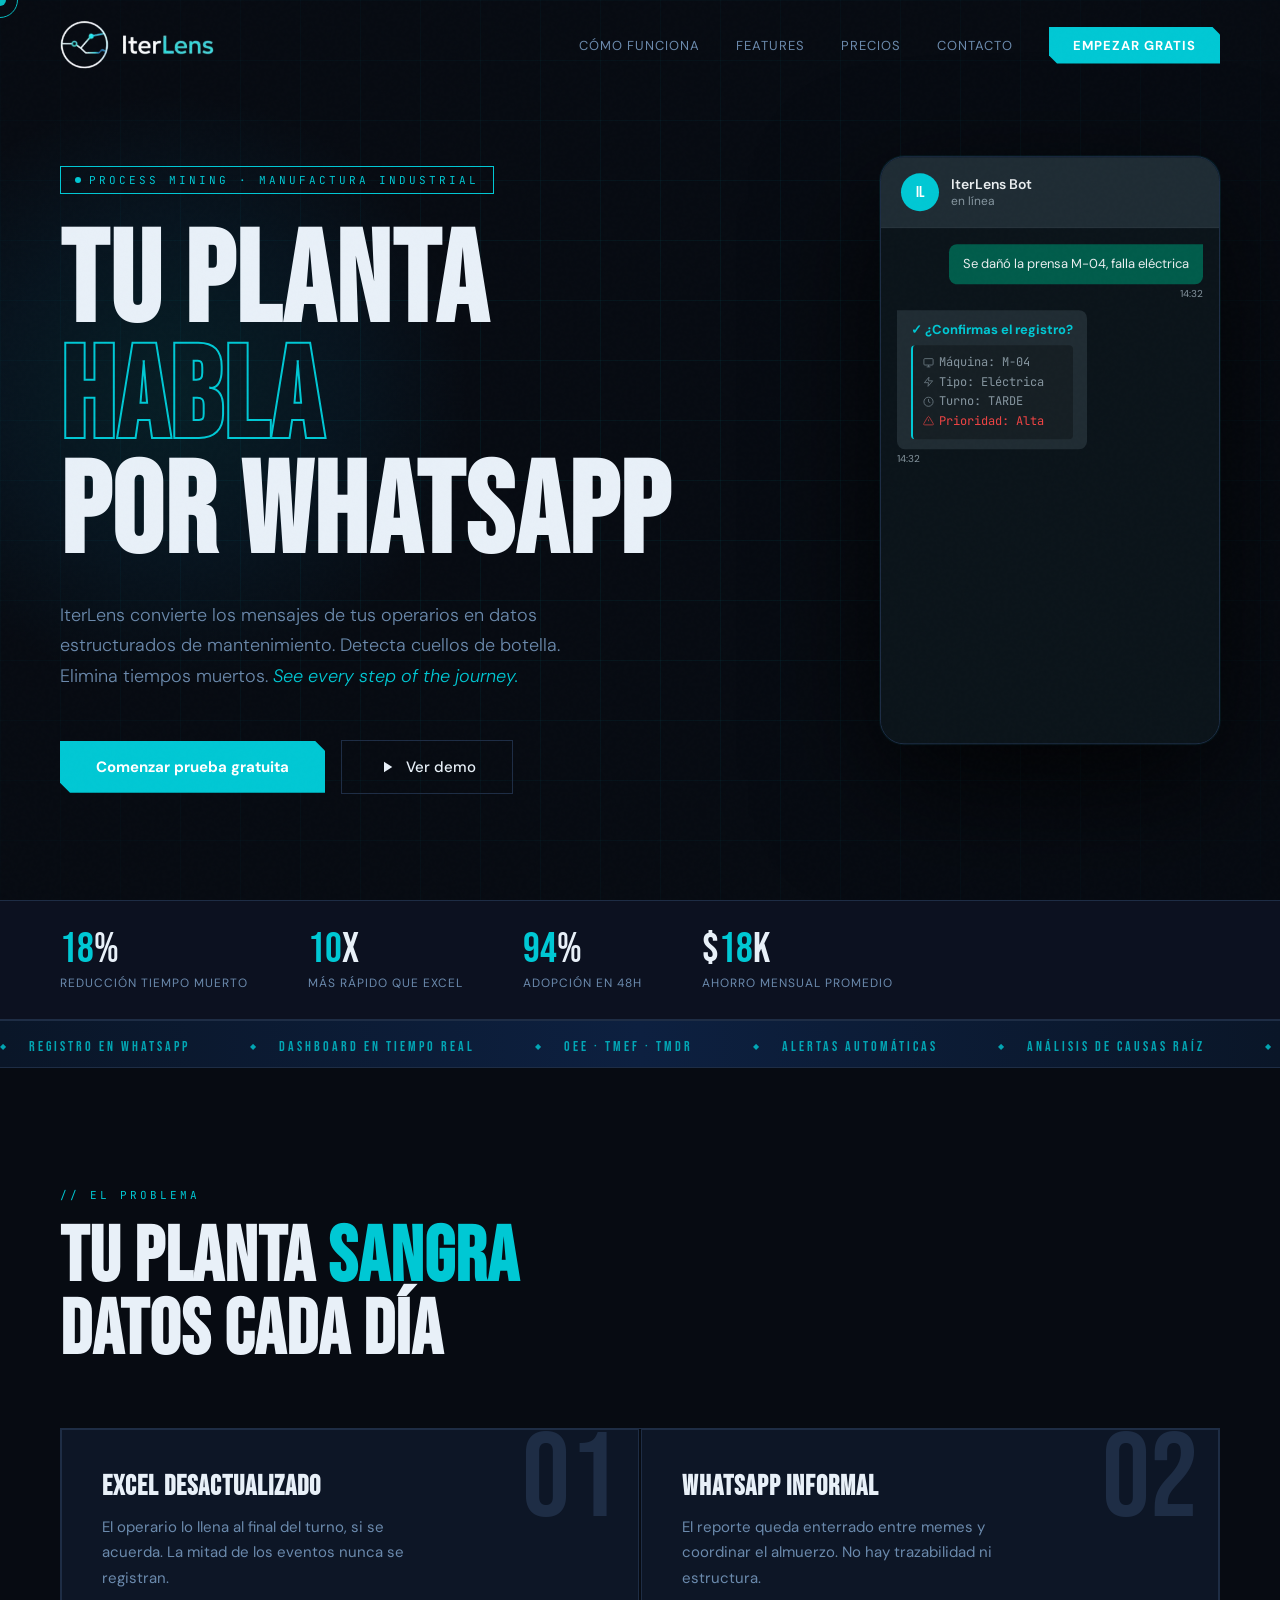
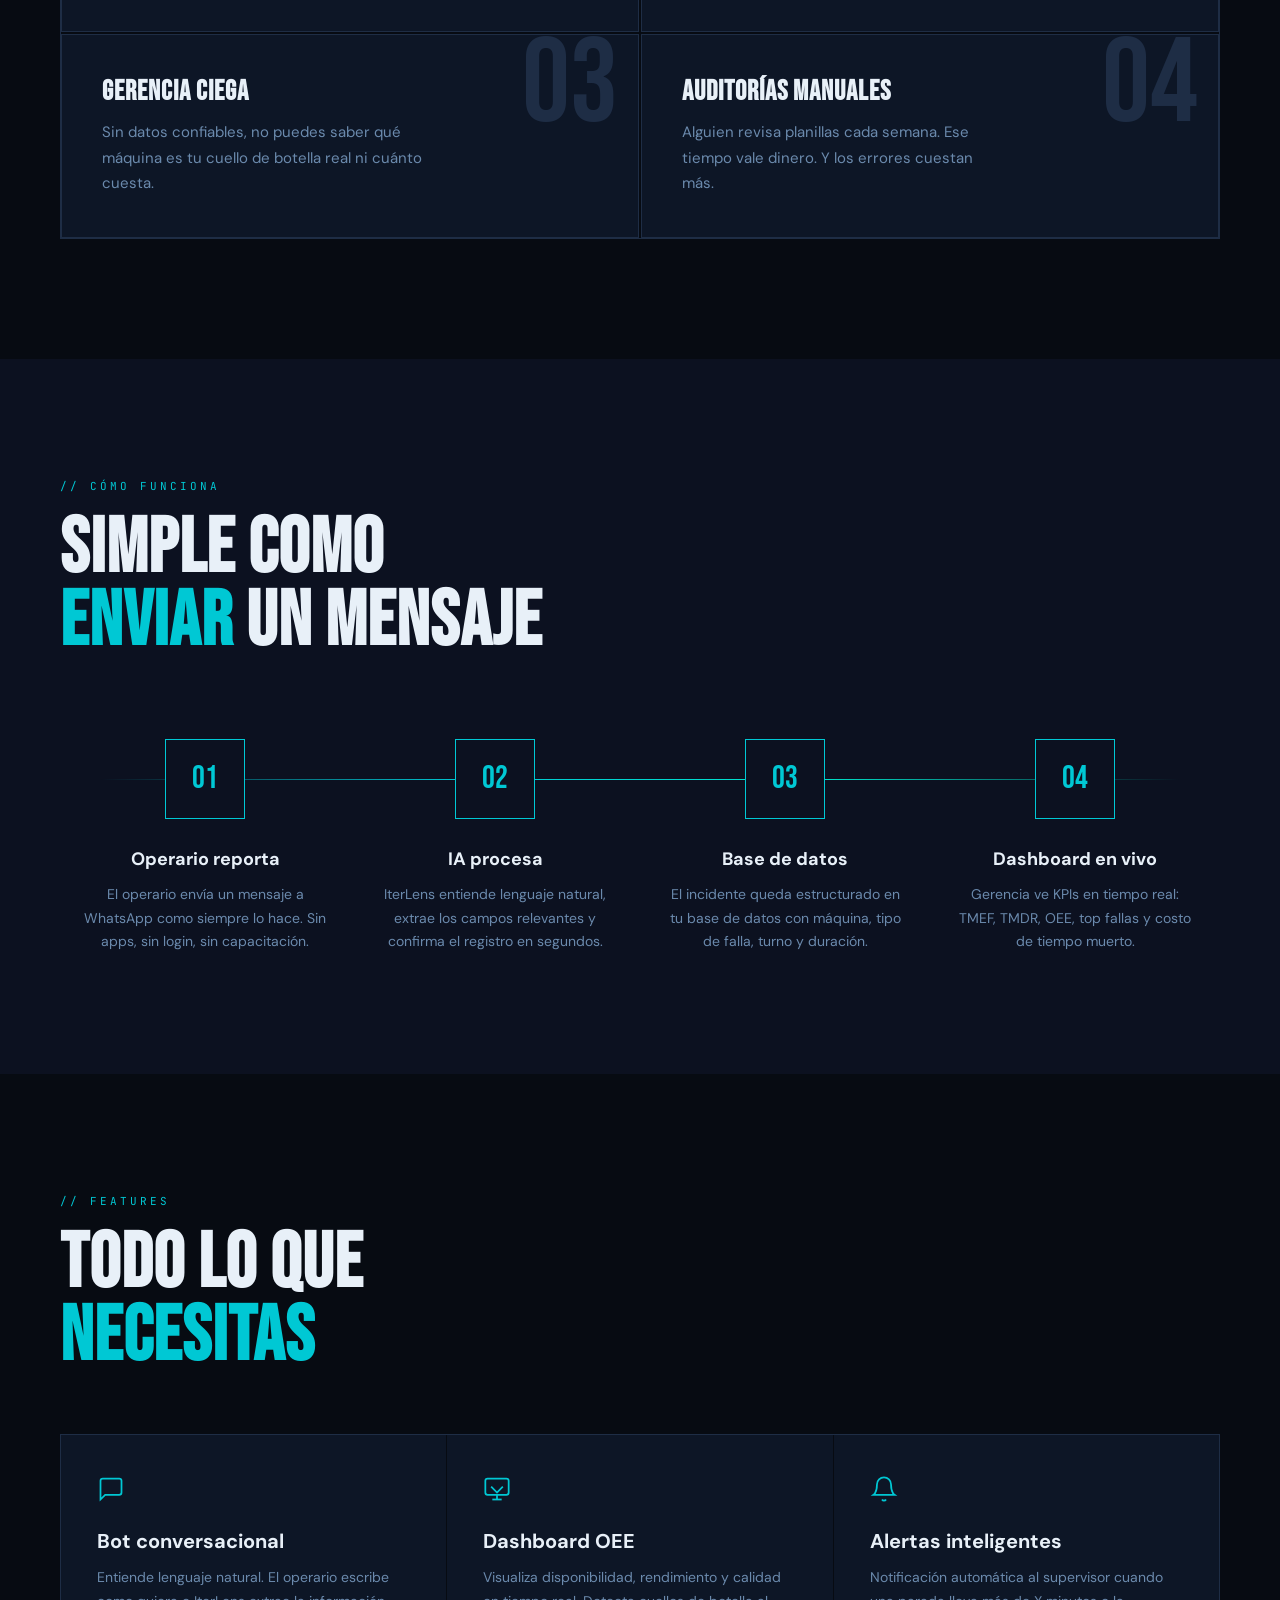
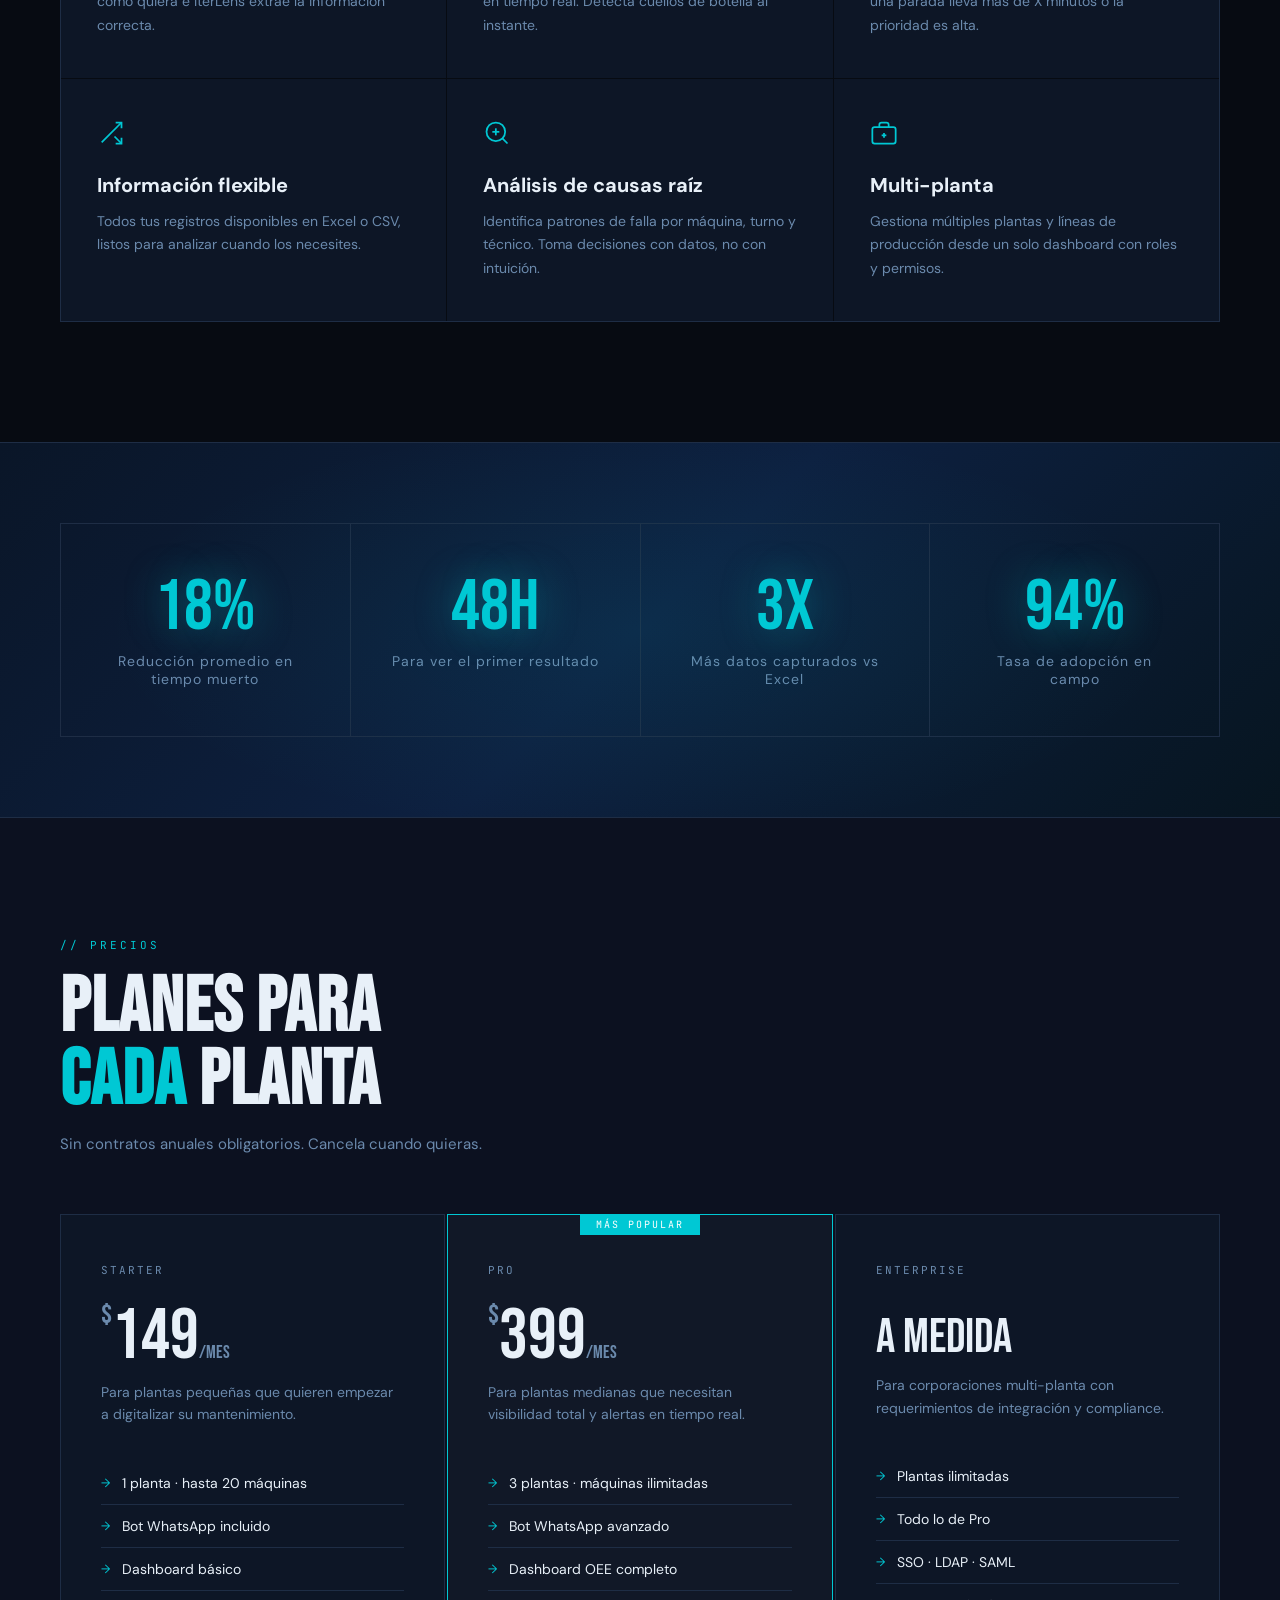
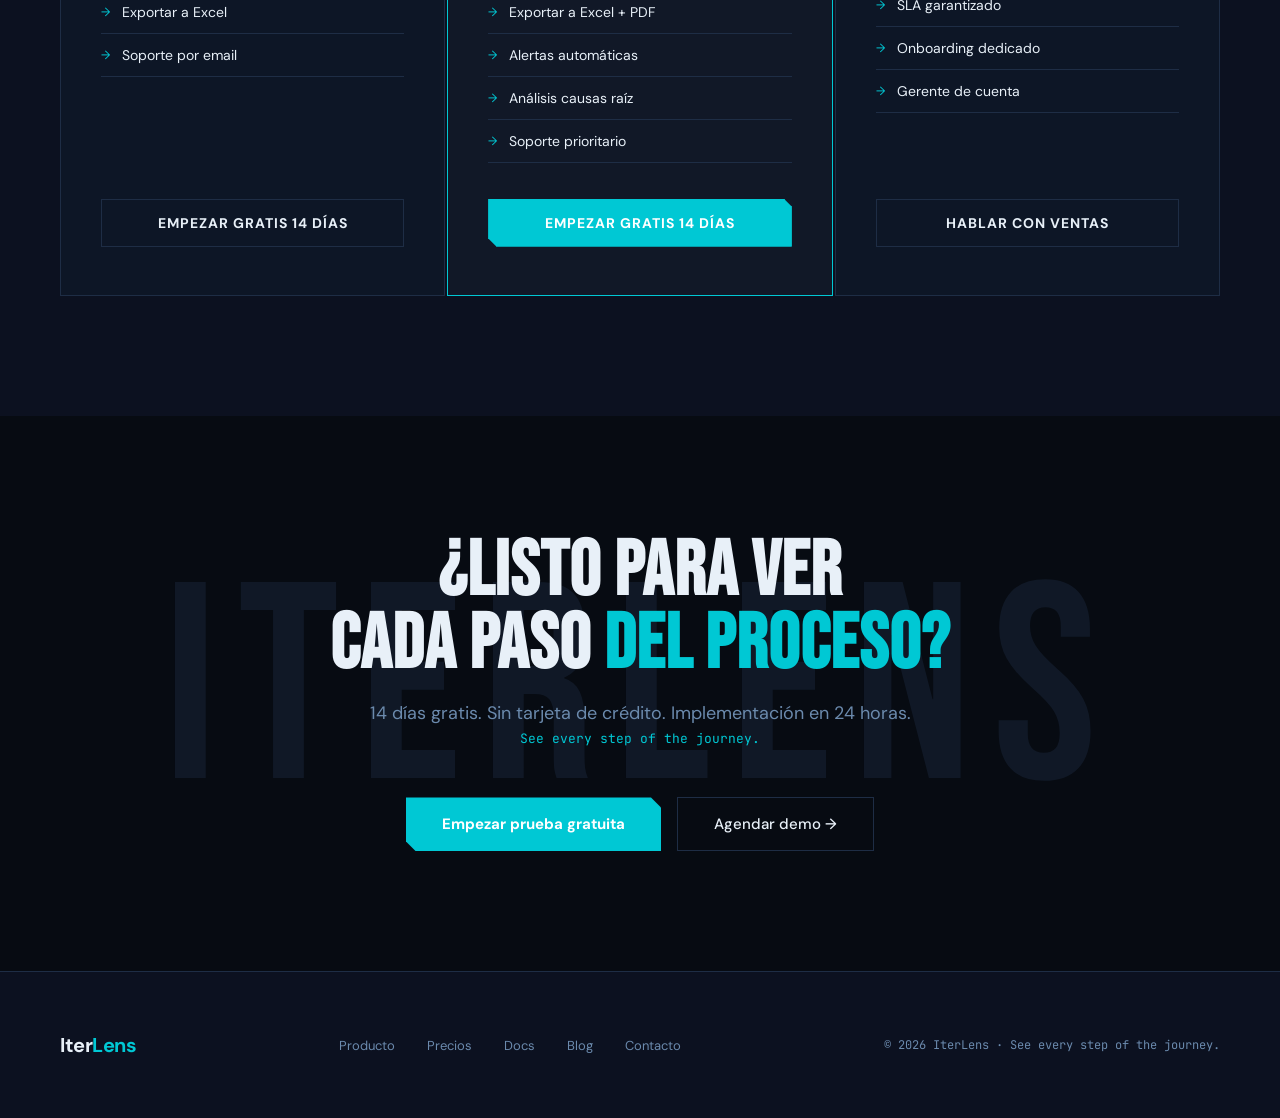
==== src/index.html @ 3ec09c88 "feat: add main functionality and styles for IterLens - Implement custom cursor with animation effect" ====
<!doctype html>
<html lang="es">
  <head>
    <meta charset="UTF-8" />
    <meta name="viewport" content="width=device-width, initial-scale=1.0" />
    <title>IterLens | See every step of the journey</title>
    <link rel="icon" href="../assets/logo.png" type="image/png" />
    <link
      href="https://fonts.googleapis.com/css2?family=Bebas+Neue&family=DM+Sans:ital,wght@0,300;0,400;0,500;0,700;1,300&family=JetBrains+Mono:wght@400;700&display=swap"
      rel="stylesheet"
    />
    <link rel="stylesheet" href="styles.css" />
  </head>
  <body>
    <!-- CURSOR -->
    <div class="cursor" id="cursor"></div>
    <div class="cursor-ring" id="cursorRing"></div>

    <!-- NAV -->
    <nav id="nav">
      <img src="../assets/banner.png" alt="Logo IterLens" height="50" />
      <div class="nav-links">
        <a href="#como-funciona">Cómo funciona</a>
        <a href="#features">Features</a>
        <a href="#pricing">Precios</a>
        <a href="#contacto">Contacto</a>
        <button class="btn-nav">Empezar gratis</button>
      </div>
    </nav>

    <!-- HERO -->
    <section class="hero">
      <div class="hero-grid"></div>
      <div class="hero-glow"></div>

      <div class="hero-tag">Process Mining · Manufactura Industrial</div>

      <h1>TU PLANTA<br /><em>HABLA</em><br />POR WHATSAPP</h1>

      <p class="hero-sub">
        IterLens convierte los mensajes de tus operarios en datos estructurados
        de mantenimiento. Detecta cuellos de botella. Elimina tiempos muertos.
        <em style="font-style: italic; color: var(--accent)"
          >See every step of the journey.</em
        >
      </p>

      <div class="hero-ctas">
        <button class="btn-primary">Comenzar prueba gratuita</button>
        <button class="btn-ghost">
          <svg width="18" height="18" viewBox="0 0 24 24" fill="currentColor">
            <path d="M8 5v14l11-7z" />
          </svg>
          Ver demo
        </button>
      </div>

      <!-- WhatsApp Mockup -->
      <div class="hero-visual">
        <div class="phone-frame">
          <div class="phone-header">
            <div class="phone-avatar">IL</div>
            <div>
              <div class="phone-name">IterLens Bot</div>
              <div class="phone-status">en línea</div>
            </div>
          </div>
          <div class="phone-body" id="chatBody">
            <div class="msg out">
              <div class="msg-bubble">
                Se dañó la prensa M-04, falla eléctrica
              </div>
              <div class="msg-time">14:32</div>
            </div>
            <div class="msg in" id="msg1" style="opacity: 0">
              <div class="msg-bubble">
                <strong style="color: #00c8d4"
                  >&#10003; ¿Confirmas el registro?</strong
                >
                <div class="msg-code">
                  <span class="ic">
                    <svg
                      width="11"
                      height="11"
                      viewBox="0 0 24 24"
                      fill="none"
                      stroke="currentColor"
                      stroke-width="2"
                    >
                      <rect x="2" y="3" width="20" height="14" rx="2" />
                      <path d="M8 21h8M12 17v4" />
                    </svg>
                    Máquina: M-04 </span
                  ><br />
                  <span class="ic">
                    <svg
                      width="11"
                      height="11"
                      viewBox="0 0 24 24"
                      fill="none"
                      stroke="currentColor"
                      stroke-width="2"
                    >
                      <path d="M13 2L3 14h9l-1 8 10-12h-9l1-8z" />
                    </svg>
                    Tipo: Eléctrica </span
                  ><br />
                  <span class="ic">
                    <svg
                      width="11"
                      height="11"
                      viewBox="0 0 24 24"
                      fill="none"
                      stroke="currentColor"
                      stroke-width="2"
                    >
                      <circle cx="12" cy="12" r="10" />
                      <path d="M12 6v6l4 2" />
                    </svg>
                    Turno: TARDE </span
                  ><br />
                  <span class="ic" style="color: #ef4444">
                    <svg
                      width="11"
                      height="11"
                      viewBox="0 0 24 24"
                      fill="none"
                      stroke="currentColor"
                      stroke-width="2"
                    >
                      <path
                        d="M10.29 3.86L1.82 18a2 2 0 0 0 1.71 3h16.94a2 2 0 0 0 1.71-3L13.71 3.86a2 2 0 0 0-3.42 0z"
                      />
                      <line x1="12" y1="9" x2="12" y2="13" />
                      <line x1="12" y1="17" x2="12.01" y2="17" />
                    </svg>
                    Prioridad: Alta
                  </span>
                </div>
              </div>
              <div class="msg-time">14:32</div>
            </div>
            <div class="msg out" id="msg2" style="opacity: 0">
              <div class="msg-bubble">¡Si, perfecto!</div>
              <div class="msg-time">16:45</div>
            </div>
            <div class="msg in" id="msg3" style="opacity: 0">
              <div class="msg-bubble">
                <strong style="color: #00c8d4"
                  >&#35; Ticket #2847 cerrado</strong
                >
                <div class="msg-code">
                  <span class="ic">
                    <svg
                      width="11"
                      height="11"
                      viewBox="0 0 24 24"
                      fill="none"
                      stroke="currentColor"
                      stroke-width="2"
                    >
                      <circle cx="12" cy="12" r="10" />
                      <path d="M12 6v6l4 2" />
                    </svg>
                    TMDR: 2h 13min </span
                  ><br />
                  <span class="ic">
                    <svg
                      width="11"
                      height="11"
                      viewBox="0 0 24 24"
                      fill="none"
                      stroke="currentColor"
                      stroke-width="2"
                    >
                      <path d="M20 21v-2a4 4 0 0 0-4-4H8a4 4 0 0 0-4 4v2" />
                      <circle cx="12" cy="7" r="4" />
                    </svg>
                    Técnico: Juan P. </span
                  ><br />
                  <span class="ic">
                    <svg
                      width="11"
                      height="11"
                      viewBox="0 0 24 24"
                      fill="none"
                      stroke="currentColor"
                      stroke-width="2"
                    >
                      <polyline points="22 12 18 12 15 21 9 3 6 12 2 12" />
                    </svg>
                    Guardado en IterLens
                  </span>
                </div>
              </div>
              <div class="msg-time">16:46</div>
            </div>
            <div class="msg in" id="msg4" style="opacity: 0">
              <div class="typing"><span></span><span></span><span></span></div>
            </div>
          </div>
        </div>
      </div>
    </section>

    <!-- STATS BAR -->
    <div class="stats-bar reveal">
      <div class="stat">
        <div class="stat-num"><span id="c1">0</span>%</div>
        <div class="stat-label">Reducción tiempo muerto</div>
      </div>
      <div class="stat">
        <div class="stat-num"><span id="c2">0</span>x</div>
        <div class="stat-label">Más rápido que Excel</div>
      </div>
      <div class="stat">
        <div class="stat-num"><span id="c3">0</span>%</div>
        <div class="stat-label">Adopción en 48h</div>
      </div>
      <div class="stat">
        <div class="stat-num">$<span id="c4">0</span>K</div>
        <div class="stat-label">Ahorro mensual promedio</div>
      </div>
    </div>

    <!-- TICKER -->
    <div class="ticker">
      <div class="ticker-inner">
        <span class="ticker-item">REGISTRO EN WHATSAPP</span>
        <span class="ticker-item">DASHBOARD EN TIEMPO REAL</span>
        <span class="ticker-item">OEE · TMEF · TMDR</span>
        <span class="ticker-item">ALERTAS AUTOMÁTICAS</span>
        <span class="ticker-item">ANÁLISIS DE CAUSAS RAÍZ</span>
        <span class="ticker-item">REGISTRO EN WHATSAPP</span>
        <span class="ticker-item">DASHBOARD EN TIEMPO REAL</span>
        <span class="ticker-item">OEE · TMEF · TMDR</span>
        <span class="ticker-item">ALERTAS AUTOMÁTICAS</span>
        <span class="ticker-item">ANÁLISIS DE CAUSAS RAÍZ</span>
      </div>
    </div>

    <!-- PROBLEM -->
    <section class="problem" id="problema">
      <div class="reveal">
        <div class="section-tag">// el problema</div>
        <h2>TU PLANTA <em>SANGRA</em><br />DATOS CADA DÍA</h2>
      </div>
      <div class="problem-grid reveal">
        <div class="problem-card" data-num="01">
          <h3>Excel desactualizado</h3>
          <p>
            El operario lo llena al final del turno, si se acuerda. La mitad de
            los eventos nunca se registran.
          </p>
        </div>
        <div class="problem-card" data-num="02">
          <h3>WhatsApp informal</h3>
          <p>
            El reporte queda enterrado entre memes y coordinar el almuerzo. No
            hay trazabilidad ni estructura.
          </p>
        </div>
        <div class="problem-card" data-num="03">
          <h3>Gerencia ciega</h3>
          <p>
            Sin datos confiables, no puedes saber qué máquina es tu cuello de
            botella real ni cuánto cuesta.
          </p>
        </div>
        <div class="problem-card" data-num="04">
          <h3>Auditorías manuales</h3>
          <p>
            Alguien revisa planillas cada semana. Ese tiempo vale dinero. Y los
            errores cuestan más.
          </p>
        </div>
      </div>
    </section>

    <!-- HOW IT WORKS -->
    <section class="how" id="como-funciona">
      <div class="reveal">
        <div class="section-tag">// cómo funciona</div>
        <h2>SIMPLE COMO<br /><em>ENVIAR</em> UN MENSAJE</h2>
      </div>
      <div class="steps reveal">
        <div class="step">
          <div class="step-num">01</div>
          <h3>Operario reporta</h3>
          <p>
            El operario envía un mensaje a WhatsApp como siempre lo hace. Sin
            apps, sin login, sin capacitación.
          </p>
        </div>
        <div class="step">
          <div class="step-num">02</div>
          <h3>IA procesa</h3>
          <p>
            IterLens entiende lenguaje natural, extrae los campos relevantes y
            confirma el registro en segundos.
          </p>
        </div>
        <div class="step">
          <div class="step-num">03</div>
          <h3>Base de datos</h3>
          <p>
            El incidente queda estructurado en tu base de datos con máquina,
            tipo de falla, turno y duración.
          </p>
        </div>
        <div class="step">
          <div class="step-num">04</div>
          <h3>Dashboard en vivo</h3>
          <p>
            Gerencia ve KPIs en tiempo real: TMEF, TMDR, OEE, top fallas y costo
            de tiempo muerto.
          </p>
        </div>
      </div>
    </section>

    <!-- FEATURES -->
    <section class="features" id="features">
      <div class="reveal">
        <div class="section-tag">// features</div>
        <h2>TODO LO QUE<br /><em>NECESITAS</em></h2>
      </div>
      <div class="features-grid reveal">
        <div class="feature-card">
          <span class="feature-icon">
            <svg
              width="28"
              height="28"
              viewBox="0 0 24 24"
              fill="none"
              stroke="currentColor"
              stroke-width="1.5"
            >
              <path
                d="M21 15a2 2 0 0 1-2 2H7l-4 4V5a2 2 0 0 1 2-2h14a2 2 0 0 1 2 2z"
              />
            </svg>
          </span>
          <h3>Bot conversacional</h3>
          <p>
            Entiende lenguaje natural. El operario escribe como quiera e
            IterLens extrae la información correcta.
          </p>
        </div>
        <div class="feature-card">
          <span class="feature-icon">
            <svg
              width="28"
              height="28"
              viewBox="0 0 24 24"
              fill="none"
              stroke="currentColor"
              stroke-width="1.5"
            >
              <rect x="2" y="3" width="20" height="14" rx="2" />
              <line x1="8" y1="21" x2="16" y2="21" />
              <line x1="12" y1="17" x2="12" y2="21" />
              <polyline points="7 10 12 15 17 10" />
            </svg>
          </span>
          <h3>Dashboard OEE</h3>
          <p>
            Visualiza disponibilidad, rendimiento y calidad en tiempo real.
            Detecta cuellos de botella al instante.
          </p>
        </div>
        <div class="feature-card">
          <span class="feature-icon">
            <svg
              width="28"
              height="28"
              viewBox="0 0 24 24"
              fill="none"
              stroke="currentColor"
              stroke-width="1.5"
            >
              <path d="M18 8A6 6 0 0 0 6 8c0 7-3 9-3 9h18s-3-2-3-9" />
              <path d="M13.73 21a2 2 0 0 1-3.46 0" />
            </svg>
          </span>
          <h3>Alertas inteligentes</h3>
          <p>
            Notificación automática al supervisor cuando una parada lleva más de
            X minutos o la prioridad es alta.
          </p>
        </div>
        <div class="feature-card">
          <span class="feature-icon">
            <svg
              width="28"
              height="28"
              viewBox="0 0 24 24"
              fill="none"
              stroke="currentColor"
              stroke-width="1.5"
            >
              <polyline points="16 3 21 3 21 8" />
              <line x1="4" y1="20" x2="21" y2="3" />
              <polyline points="21 16 21 21 16 21" />
              <line x1="15" y1="15" x2="21" y2="21" />
            </svg>
          </span>
          <h3>Información flexible</h3>
          <p>
            Todos tus registros disponibles en Excel o CSV, listos para analizar
            cuando los necesites.
          </p>
        </div>
        <div class="feature-card">
          <span class="feature-icon">
            <svg
              width="28"
              height="28"
              viewBox="0 0 24 24"
              fill="none"
              stroke="currentColor"
              stroke-width="1.5"
            >
              <circle cx="11" cy="11" r="8" />
              <line x1="21" y1="21" x2="16.65" y2="16.65" />
              <line x1="11" y1="8" x2="11" y2="14" />
              <line x1="8" y1="11" x2="14" y2="11" />
            </svg>
          </span>
          <h3>Análisis de causas raíz</h3>
          <p>
            Identifica patrones de falla por máquina, turno y técnico. Toma
            decisiones con datos, no con intuición.
          </p>
        </div>
        <div class="feature-card">
          <span class="feature-icon">
            <svg
              width="28"
              height="28"
              viewBox="0 0 24 24"
              fill="none"
              stroke="currentColor"
              stroke-width="1.5"
            >
              <rect x="2" y="7" width="20" height="14" rx="2" />
              <path d="M16 7V5a2 2 0 0 0-2-2h-4a2 2 0 0 0-2 2v2" />
              <line x1="12" y1="12" x2="12" y2="16" />
              <line x1="10" y1="14" x2="14" y2="14" />
            </svg>
          </span>
          <h3>Multi-planta</h3>
          <p>
            Gestiona múltiples plantas y líneas de producción desde un solo
            dashboard con roles y permisos.
          </p>
        </div>
      </div>
    </section>

    <!-- METRICS -->
    <div class="metrics reveal">
      <div class="metrics-inner">
        <div class="metric">
          <div class="metric-num">18%</div>
          <div class="metric-label">Reducción promedio en tiempo muerto</div>
        </div>
        <div class="metric">
          <div class="metric-num">48h</div>
          <div class="metric-label">Para ver el primer resultado</div>
        </div>
        <div class="metric">
          <div class="metric-num">3x</div>
          <div class="metric-label">Más datos capturados vs Excel</div>
        </div>
        <div class="metric">
          <div class="metric-num">94%</div>
          <div class="metric-label">Tasa de adopción en campo</div>
        </div>
      </div>
    </div>

    <!-- PRICING -->
    <section class="pricing" id="pricing">
      <div class="reveal">
        <div class="section-tag">// precios</div>
        <h2>PLANES PARA<br /><em>CADA</em> PLANTA</h2>
        <p style="color: var(--muted); margin-top: 16px; font-size: 15px">
          Sin contratos anuales obligatorios. Cancela cuando quieras.
        </p>
      </div>
      <div class="pricing-grid reveal">
        <!-- STARTER -->
        <div class="pricing-card">
          <div class="pricing-tier">Starter</div>
          <div class="pricing-price">
            <sup>$</sup>149<span class="period">/mes</span>
          </div>
          <p class="pricing-desc">
            Para plantas pequeñas que quieren empezar a digitalizar su
            mantenimiento.
          </p>
          <ul class="pricing-features">
            <li class="included">1 planta · hasta 20 máquinas</li>
            <li class="included">Bot WhatsApp incluido</li>
            <li class="included">Dashboard básico</li>
            <li class="included">Exportar a Excel</li>
            <li class="included">Soporte por email</li>
          </ul>
          <button class="btn-pricing">Empezar gratis 14 días</button>
        </div>
        <!-- PRO -->
        <div class="pricing-card featured">
          <div class="pricing-tier">Pro</div>
          <div class="pricing-price">
            <sup>$</sup>399<span class="period">/mes</span>
          </div>
          <p class="pricing-desc">
            Para plantas medianas que necesitan visibilidad total y alertas en
            tiempo real.
          </p>
          <ul class="pricing-features">
            <li class="included">3 plantas · máquinas ilimitadas</li>
            <li class="included">Bot WhatsApp avanzado</li>
            <li class="included">Dashboard OEE completo</li>
            <li class="included">Exportar a Excel + PDF</li>
            <li class="included">Alertas automáticas</li>
            <li class="included">Análisis causas raíz</li>
            <li class="included">Soporte prioritario</li>
          </ul>
          <button class="btn-pricing">Empezar gratis 14 días</button>
        </div>
        <!-- ENTERPRISE -->
        <div class="pricing-card">
          <div class="pricing-tier">Enterprise</div>
          <div
            class="pricing-price"
            style="font-size: 48px; line-height: 1.2; padding-top: 8px"
          >
            A medida
          </div>
          <p class="pricing-desc">
            Para corporaciones multi-planta con requerimientos de integración y
            compliance.
          </p>
          <ul class="pricing-features">
            <li class="included">Plantas ilimitadas</li>
            <li class="included">Todo lo de Pro</li>
            <li class="included">SSO · LDAP · SAML</li>
            <li class="included">SLA garantizado</li>
            <li class="included">Onboarding dedicado</li>
            <li class="included">Gerente de cuenta</li>
          </ul>
          <button class="btn-pricing">Hablar con ventas</button>
        </div>
      </div>
    </section>

    <!-- TESTIMONIALS -->
    <!-- <section class="testimonials">
      <div class="reveal">
        <div class="section-tag">// clientes</div>
        <h2>LO QUE DICEN<br />LAS <em>PLANTAS</em></h2>
      </div>
      <div class="testimonials-grid reveal">
        <div class="testimonial">
          <p class="testimonial-text">
            En dos semanas teníamos más datos de mantenimiento que en los
            últimos seis meses con Excel. Los operarios lo adoptaron sin
            resistencia porque ya usaban WhatsApp.
          </p>
          <div class="testimonial-author">Carlos Mendoza</div>
          <div class="testimonial-role">
            Jefe de Producción · Plásticos del Valle
          </div>
        </div>
        <div class="testimonial">
          <p class="testimonial-text">
            Detectamos que la máquina M-12 generaba el 40% de nuestros tiempos
            muertos. Nunca lo hubiéramos visto con el sistema anterior.
            Ahorramos $18.000 en el primer mes.
          </p>
          <div class="testimonial-author">Ana Quiroga</div>
          <div class="testimonial-role">
            Gerente de Planta · Inyección Andina
          </div>
        </div>
        <div class="testimonial">
          <p class="testimonial-text">
            La implementación fue en un día. El bot entiende a nuestros
            operarios aunque escriban con errores o en forma muy coloquial. Eso
            era lo que más nos preocupaba.
          </p>
          <div class="testimonial-author">Roberto Lara</div>
          <div class="testimonial-role">
            Director de Operaciones · Grupo Soplado
          </div>
        </div>
      </div>
    </section> -->

    <!-- CTA -->
    <section class="cta-section" id="contacto">
      <h2 class="reveal">
        ¿LISTO PARA VER<br />CADA PASO <em>DEL PROCESO?</em>
      </h2>
      <p class="reveal">
        14 días gratis. Sin tarjeta de crédito. Implementación en 24 horas.<br />
        <span
          style="
            font-family: &quot;JetBrains Mono&quot;, monospace;
            font-size: 13px;
            color: var(--accent);
          "
          >See every step of the journey.</span
        >
      </p>
      <div class="cta-buttons reveal">
        <button class="btn-primary">Empezar prueba gratuita</button>
        <button class="btn-ghost">Agendar demo →</button>
      </div>
    </section>

    <!-- FOOTER -->
    <footer>
      <div class="footer-logo">Iter<span>Lens</span></div>
      <div class="footer-links">
        <a href="#">Producto</a>
        <a href="#">Precios</a>
        <a href="#">Docs</a>
        <a href="#">Blog</a>
        <a href="#">Contacto</a>
      </div>
      <div class="footer-copy">
        © 2026 IterLens · See every step of the journey.
      </div>
    </footer>

    <script src="main.js"></script>
  </body>
</html>
---- src/styles.css ----
/* ============================================================
   IterLens — styles.css
   ============================================================ */

/* ── Design tokens ── */
:root {
  --bg:          #070b12;
  --bg2:         #0c1120;
  --bg3:         #111827;
  --border:      #1e2d45;
  --accent:      #00c8d4;
  --accent2:     #0ea5e9;
  --accent-glow: rgba(0, 200, 212, 0.15);
  --teal:        #00e5cc;
  --text:        #e8f0f8;
  --muted:       #6b8aad;
  --card:        #0d1626;
}

/* ── Reset ── */
*, *::before, *::after { margin: 0; padding: 0; box-sizing: border-box; }
html { scroll-behavior: smooth; }

body {
  background: var(--bg);
  color: var(--text);
  font-family: 'DM Sans', sans-serif;
  overflow-x: hidden;
  cursor: none;
}

/* ── Noise overlay ── */
body::before {
  content: '';
  position: fixed; inset: 0;
  background-image: url("data:image/svg+xml,%3Csvg viewBox='0 0 256 256' xmlns='http://www.w3.org/2000/svg'%3E%3Cfilter id='noise'%3E%3CfeTurbulence type='fractalNoise' baseFrequency='0.9' numOctaves='4' stitchTiles='stitch'/%3E%3C/filter%3E%3Crect width='100%25' height='100%25' filter='url(%23noise)' opacity='0.03'/%3E%3C/svg%3E");
  pointer-events: none;
  z-index: 9000;
  opacity: 0.4;
}

/* ── Cursor ── */
.cursor {
  width: 12px; height: 12px;
  background: var(--accent);
  border-radius: 50%;
  position: fixed;
  pointer-events: none;
  z-index: 9999;
  transition: transform 0.1s;
  mix-blend-mode: difference;
}
.cursor-ring {
  width: 36px; height: 36px;
  border: 1px solid var(--accent);
  border-radius: 50%;
  position: fixed;
  pointer-events: none;
  z-index: 9998;
  transition: all 0.15s ease;
  mix-blend-mode: difference;
}

/* ── Navigation ── */
nav {
  position: fixed; top: 0; left: 0; right: 0;
  z-index: 100;
  padding: 20px 60px;
  display: flex; align-items: center; justify-content: space-between;
  border-bottom: 1px solid transparent;
  transition: all 0.3s;
}
nav.scrolled {
  border-color: var(--border);
  backdrop-filter: blur(20px);
  background: rgba(10, 10, 10, 0.8);
}
.logo {
  font-family: 'DM Sans', sans-serif;
  font-size: 22px; font-weight: 700;
  letter-spacing: -0.5px; color: var(--text);
  display: flex; align-items: center; gap: 8px;
}
.logo span { color: var(--accent); }
.nav-links { display: flex; gap: 36px; align-items: center; }
.nav-links a {
  font-size: 13px; letter-spacing: 1px; text-transform: uppercase;
  color: var(--muted); text-decoration: none; transition: color 0.2s;
}
.nav-links a:hover { color: var(--text); }
.btn-nav {
  background: var(--accent); color: white; border: none;
  padding: 10px 24px;
  font-family: 'DM Sans', sans-serif;
  font-size: 13px; font-weight: 700;
  letter-spacing: 1px; text-transform: uppercase;
  cursor: none; transition: all 0.2s;
  clip-path: polygon(0 0, calc(100% - 8px) 0, 100% 8px, 100% 100%, 8px 100%, 0 calc(100% - 8px));
}
.btn-nav:hover { background: var(--accent2); transform: translateY(-1px); }

/* ── Buttons ── */
.btn-primary {
  background: var(--accent); color: white; border: none;
  padding: 16px 36px;
  font-family: 'DM Sans', sans-serif;
  font-size: 15px; font-weight: 700;
  cursor: none; transition: all 0.2s;
  clip-path: polygon(0 0, calc(100% - 10px) 0, 100% 10px, 100% 100%, 10px 100%, 0 calc(100% - 10px));
  position: relative; overflow: hidden;
}
.btn-primary::after {
  content: ''; position: absolute; inset: 0;
  background: white; opacity: 0; transition: opacity 0.2s;
}
.btn-primary:hover::after { opacity: 0.1; }
.btn-primary:hover { transform: translateY(-2px); box-shadow: 0 12px 40px rgba(0,200,212,0.3); }

.btn-ghost {
  background: transparent; color: var(--text);
  border: 1px solid var(--border);
  padding: 16px 36px;
  font-family: 'DM Sans', sans-serif;
  font-size: 15px; font-weight: 500;
  cursor: none; transition: all 0.2s;
  display: flex; align-items: center; gap: 10px;
}
.btn-ghost:hover { border-color: var(--muted); background: var(--bg3); }

/* ── Hero ── */
.hero {
  min-height: 100vh;
  display: flex; flex-direction: column;
  justify-content: center; align-items: flex-start;
  padding: 140px 60px 80px;
  position: relative; overflow: hidden;
}
.hero-grid {
  position: absolute; inset: 0;
  background-image:
    linear-gradient(rgba(0,200,212,0.06) 1px, transparent 1px),
    linear-gradient(90deg, rgba(0,200,212,0.06) 1px, transparent 1px);
  background-size: 60px 60px;
  mask-image: radial-gradient(ellipse 80% 80% at 50% 50%, black 30%, transparent 100%);
}
.hero-glow {
  position: absolute; width: 600px; height: 600px;
  background: radial-gradient(circle, rgba(0,200,212,0.1) 0%, rgba(14,165,233,0.06) 40%, transparent 70%);
  top: 10%; left: -10%;
  animation: pulse-glow 4s ease-in-out infinite;
}
@keyframes pulse-glow {
  0%, 100% { transform: scale(1); opacity: 1; }
  50%       { transform: scale(1.1); opacity: 0.7; }
}
.hero-tag {
  font-family: 'JetBrains Mono', monospace;
  font-size: 11px; color: var(--accent);
  letter-spacing: 3px; text-transform: uppercase;
  border: 1px solid var(--accent);
  padding: 6px 14px; margin-bottom: 32px;
  display: inline-flex; align-items: center; gap: 8px;
  animation: fadeUp 0.6s ease both;
}
.hero-tag::before {
  content: ''; width: 6px; height: 6px;
  background: var(--accent); border-radius: 50%;
  animation: blink 1.2s infinite;
}
@keyframes blink { 0%, 100% { opacity: 1; } 50% { opacity: 0; } }

h1 {
  font-family: 'Bebas Neue', sans-serif;
  font-size: clamp(72px, 10vw, 140px);
  line-height: 0.9; letter-spacing: 2px; max-width: 900px;
  animation: fadeUp 0.6s 0.1s ease both;
}
h1 em { font-style: normal; -webkit-text-stroke: 2px var(--accent); color: transparent; }

.hero-sub {
  font-size: 18px; font-weight: 300; color: var(--muted);
  max-width: 520px; line-height: 1.7; margin-top: 28px;
  animation: fadeUp 0.6s 0.2s ease both;
}
.hero-ctas {
  display: flex; gap: 16px; align-items: center;
  margin-top: 48px;
  animation: fadeUp 0.6s 0.3s ease both;
}

/* ── Phone mockup ── */
.hero-visual {
  position: absolute; right: 60px; top: 50%;
  transform: translateY(-50%); width: 340px;
  animation: fadeLeft 0.8s 0.3s ease both;
}
@keyframes fadeLeft {
  from { opacity: 0; transform: translateY(-50%) translateX(40px); }
  to   { opacity: 1; transform: translateY(-50%) translateX(0); }
}
.phone-frame {
  background: var(--card); border: 1px solid var(--border);
  border-radius: 24px; overflow: hidden;
  box-shadow: 0 40px 120px rgba(0,0,0,0.8), 0 0 0 1px rgba(0,200,212,0.1);
}
.phone-header {
  background: #1f2c34; padding: 16px 20px;
  display: flex; align-items: center; gap: 12px;
  border-bottom: 1px solid rgba(255,255,255,0.05);
}
.phone-avatar {
  width: 38px; height: 38px; background: var(--accent); border-radius: 50%;
  display: flex; align-items: center; justify-content: center;
  font-family: 'Bebas Neue', sans-serif; font-size: 16px; color: white;
}
.phone-name   { font-size: 14px; font-weight: 600; color: #e9edef; }
.phone-status { font-size: 12px; color: #8696a0; }
.phone-body   { padding: 16px; background: #0b141a; min-height: 380px; }

.msg { margin-bottom: 10px; display: flex; flex-direction: column; }
.msg.in  { align-items: flex-start; }
.msg.out { align-items: flex-end; }
.msg-bubble {
  padding: 10px 14px; border-radius: 8px;
  font-size: 13px; line-height: 1.5; max-width: 85%;
}
.msg.in  .msg-bubble { background: #202c33; color: #e9edef; border-top-left-radius: 0; }
.msg.out .msg-bubble { background: #005c4b; color: #e9edef; border-top-right-radius: 0; }
.msg-time { font-size: 10px; color: #8696a0; margin-top: 3px; }
.msg-code {
  font-family: 'JetBrains Mono', monospace; font-size: 12px;
  background: rgba(0,0,0,0.3); padding: 8px 10px; border-radius: 4px;
  margin-top: 6px; border-left: 2px solid var(--accent);
}
.ic { display: inline-flex; align-items: center; gap: 5px; color: #8696a0; }
.ic svg { opacity: 0.7; flex-shrink: 0; }

.typing {
  display: flex; align-items: center; gap: 4px;
  padding: 12px 14px; background: #202c33;
  border-radius: 8px; border-top-left-radius: 0; width: fit-content;
}
.typing span {
  width: 6px; height: 6px; background: #8696a0; border-radius: 50%;
  animation: typing-dot 1.2s infinite;
}
.typing span:nth-child(2) { animation-delay: 0.2s; }
.typing span:nth-child(3) { animation-delay: 0.4s; }
@keyframes typing-dot {
  0%, 60%, 100% { transform: translateY(0); }
  30%            { transform: translateY(-4px); }
}

/* ── Stats bar ── */
.stats-bar {
  width: 100%; border-top: 1px solid var(--border); border-bottom: 1px solid var(--border);
  padding: 28px 60px; display: flex; gap: 60px; background: var(--bg2);
  animation: fadeUp 0.6s 0.4s ease both;
}
.stat { display: flex; flex-direction: column; gap: 4px; }
.stat-num { font-family: 'Bebas Neue', sans-serif; font-size: 42px; color: var(--text); line-height: 1; }
.stat-num span { color: var(--accent); }
.stat-label { font-size: 12px; color: var(--muted); letter-spacing: 1px; text-transform: uppercase; }

/* ── Ticker ── */
.ticker {
  background: linear-gradient(90deg, #0a1628, #0d2040, #0a1628);
  border-top: 1px solid var(--border); border-bottom: 1px solid var(--border);
  padding: 12px 0; overflow: hidden; white-space: nowrap;
}
.ticker-inner { display: inline-flex; gap: 60px; animation: ticker 20s linear infinite; }
.ticker-item {
  font-family: 'Bebas Neue', sans-serif; font-size: 14px; letter-spacing: 3px;
  color: var(--accent); opacity: 0.8;
  display: flex; align-items: center; gap: 20px;
}
.ticker-item::before { content: '◆'; font-size: 8px; }
@keyframes ticker { from { transform: translateX(0); } to { transform: translateX(-50%); } }

/* ── Sections ── */
section { padding: 120px 60px; }
.section-tag {
  font-family: 'JetBrains Mono', monospace; font-size: 11px; color: var(--accent);
  letter-spacing: 3px; text-transform: uppercase; margin-bottom: 20px;
}
h2 { font-family: 'Bebas Neue', sans-serif; font-size: clamp(48px, 6vw, 80px); line-height: 0.95; letter-spacing: 1px; }
h2 em { font-style: normal; color: var(--accent); }

/* ── Problem ── */
.problem { background: var(--bg); }
.problem-grid { display: grid; grid-template-columns: 1fr 1fr; gap: 2px; margin-top: 60px; border: 1px solid var(--border); }
.problem-card {
  padding: 40px; background: var(--card); border: 1px solid var(--border);
  position: relative; overflow: hidden; transition: background 0.3s;
}
.problem-card:hover { background: var(--bg3); }
.problem-card::before {
  content: attr(data-num); font-family: 'Bebas Neue', sans-serif;
  font-size: 120px; color: var(--border);
  position: absolute; right: 20px; top: -10px; line-height: 1; transition: color 0.3s;
}
.problem-card:hover::before { color: rgba(0,200,212,0.08); }
.problem-card h3 { font-family: 'Bebas Neue', sans-serif; font-size: 28px; letter-spacing: 1px; margin-bottom: 12px; }
.problem-card p  { font-size: 15px; color: var(--muted); line-height: 1.7; max-width: 320px; }

/* ── How it works ── */
.how { background: var(--bg2); }
.steps { display: flex; gap: 0; margin-top: 80px; position: relative; }
.steps::before {
  content: ''; position: absolute;
  top: 40px; left: 40px; right: 40px; height: 1px;
  background: linear-gradient(90deg, transparent, var(--accent), var(--teal), transparent);
}
.step { flex: 1; padding: 0 24px; display: flex; flex-direction: column; align-items: center; text-align: center; }
.step-num {
  width: 80px; height: 80px; border: 1px solid var(--accent);
  display: flex; align-items: center; justify-content: center;
  font-family: 'Bebas Neue', sans-serif; font-size: 32px; color: var(--accent);
  margin-bottom: 28px; background: var(--bg2); position: relative; z-index: 1; transition: all 0.3s;
}
.step:hover .step-num { background: var(--accent); color: white; box-shadow: 0 0 40px rgba(0,200,212,0.4); }
.step h3 { font-size: 18px; font-weight: 700; margin-bottom: 12px; }
.step p  { font-size: 14px; color: var(--muted); line-height: 1.7; }

/* ── Features ── */
.features { background: var(--bg); }
.features-grid { display: grid; grid-template-columns: repeat(3, 1fr); gap: 1px; margin-top: 60px; border: 1px solid var(--border); }
.feature-card { padding: 40px 36px; background: var(--card); transition: background 0.3s; position: relative; overflow: hidden; }
.feature-card::after {
  content: ''; position: absolute; bottom: 0; left: 0; right: 0;
  height: 2px; background: var(--accent); transform: scaleX(0); transition: transform 0.3s;
}
.feature-card:hover { background: var(--bg3); }
.feature-card:hover::after { transform: scaleX(1); }
.feature-icon { display: block; margin-bottom: 20px; color: var(--accent); }
.feature-card h3 { font-size: 20px; font-weight: 700; margin-bottom: 12px; }
.feature-card p  { font-size: 14px; color: var(--muted); line-height: 1.7; }

/* ── Metrics ── */
.metrics {
  background: linear-gradient(135deg, #0a1628 0%, #0d2040 50%, #071520 100%);
  border-top: 1px solid var(--border); border-bottom: 1px solid var(--border);
  padding: 80px 60px; position: relative; overflow: hidden;
}
.metrics::before {
  content: ''; position: absolute; inset: 0;
  background: radial-gradient(ellipse 60% 80% at 50% 50%, rgba(0,200,212,0.08) 0%, transparent 70%);
  pointer-events: none;
}
.metrics-inner { display: flex; gap: 0; border: 1px solid var(--border); }
.metric { flex: 1; padding: 48px 40px; border-right: 1px solid var(--border); text-align: center; }
.metric:last-child { border-right: none; }
.metric-num { font-family: 'Bebas Neue', sans-serif; font-size: 72px; line-height: 1; color: var(--accent); text-shadow: 0 0 40px rgba(0,200,212,0.4); }
.metric-label { font-size: 14px; color: var(--muted); margin-top: 8px; letter-spacing: 1px; }

/* ── Pricing ── */
.pricing { background: var(--bg2); }
.pricing-grid { display: grid; grid-template-columns: repeat(3, 1fr); gap: 2px; margin-top: 60px; }
.pricing-card { background: var(--card); border: 1px solid var(--border); padding: 48px 40px; position: relative; transition: transform 0.3s; display: flex; flex-direction: column; }
.pricing-card:hover { transform: translateY(-4px); }
.pricing-card.featured { border-color: var(--accent); background: var(--bg3); }
.pricing-card.featured::before {
  content: 'MÁS POPULAR';
  position: absolute; top: -1px; left: 50%; transform: translateX(-50%);
  background: var(--accent); color: white;
  font-family: 'JetBrains Mono', monospace; font-size: 10px; letter-spacing: 2px; padding: 4px 16px;
}
.pricing-tier { font-family: 'JetBrains Mono', monospace; font-size: 11px; letter-spacing: 2px; color: var(--muted); text-transform: uppercase; margin-bottom: 24px; }
.pricing-price { font-family: 'Bebas Neue', sans-serif; font-size: 72px; line-height: 1; margin-bottom: 8px; }
.pricing-price sup    { font-size: 28px; vertical-align: top; margin-top: 16px; color: var(--muted); }
.pricing-price .period{ font-size: 18px; color: var(--muted); }
.pricing-desc { font-size: 14px; color: var(--muted); margin-bottom: 36px; line-height: 1.6; }
.pricing-features { list-style: none; flex: 1; }
.pricing-features li { padding: 12px 0; border-bottom: 1px solid var(--border); font-size: 14px; color: var(--muted); display: flex; align-items: center; gap: 12px; }
.pricing-features li::before { content: '→'; color: var(--accent); font-size: 12px; flex-shrink: 0; }
.pricing-features li.included { color: var(--text); }
.btn-pricing { margin-top: 36px; padding: 14px; text-align: center; font-family: 'DM Sans', sans-serif; font-size: 14px; font-weight: 700; letter-spacing: 1px; text-transform: uppercase; cursor: none; transition: all 0.2s; border: 1px solid var(--border); background: transparent; color: var(--text); }
.btn-pricing:hover { border-color: var(--accent); color: var(--accent); }
.pricing-card.featured .btn-pricing { background: var(--accent); color: white; border-color: var(--accent); clip-path: polygon(0 0, calc(100% - 8px) 0, 100% 8px, 100% 100%, 8px 100%, 0 calc(100% - 8px)); }
.pricing-card.featured .btn-pricing:hover { background: var(--accent2); }

/* ── Testimonials ── */
.testimonials { background: var(--bg); }
.testimonials-grid { display: grid; grid-template-columns: repeat(3, 1fr); gap: 2px; margin-top: 60px; }
.testimonial { background: var(--card); border: 1px solid var(--border); padding: 40px; }
.testimonial-text { font-size: 15px; line-height: 1.8; color: var(--muted); font-style: italic; margin-bottom: 28px; }
.testimonial-text::before { content: '"'; color: var(--accent); font-size: 40px; line-height: 0; vertical-align: -18px; margin-right: 4px; font-style: normal; }
.testimonial-author { font-weight: 700; font-size: 14px; }
.testimonial-role   { font-size: 12px; color: var(--muted); margin-top: 4px; font-family: 'JetBrains Mono', monospace; }

/* ── CTA ── */
.cta-section { background: var(--bg); padding: 120px 60px; text-align: center; position: relative; overflow: hidden; }
.cta-section::before { content: 'ITERLENS'; font-family: 'Bebas Neue', sans-serif; font-size: 280px; position: absolute; left: 50%; top: 50%; transform: translate(-50%, -50%); color: var(--border); opacity: 0.4; pointer-events: none; white-space: nowrap; letter-spacing: 20px; }
.cta-section h2 { position: relative; z-index: 1; }
.cta-section p  { font-size: 18px; color: var(--muted); margin-top: 20px; margin-bottom: 48px; position: relative; z-index: 1; }
.cta-buttons    { display: flex; gap: 16px; justify-content: center; position: relative; z-index: 1; }

/* ── Footer ── */
footer { background: var(--bg2); border-top: 1px solid var(--border); padding: 60px; display: flex; justify-content: space-between; align-items: center; }
.footer-logo { font-family: 'DM Sans', sans-serif; font-size: 20px; font-weight: 700; letter-spacing: -0.5px; }
.footer-logo span { color: var(--accent); }
.footer-links { display: flex; gap: 32px; }
.footer-links a { font-size: 13px; color: var(--muted); text-decoration: none; transition: color 0.2s; }
.footer-links a:hover { color: var(--text); }
.footer-copy { font-size: 12px; color: var(--muted); font-family: 'JetBrains Mono', monospace; }

/* ── Utilities ── */
.reveal { opacity: 0; transform: translateY(30px); transition: all 0.7s ease; }
.reveal.visible { opacity: 1; transform: translateY(0); }
@keyframes fadeUp { from { opacity: 0; transform: translateY(20px); } to { opacity: 1; transform: translateY(0); } }

/* ── Responsive ── */
@media (max-width: 1024px) {
  nav { padding: 20px 30px; }
  .hero { padding: 120px 30px 80px; }
  .hero-visual { display: none; }
  h1 { font-size: clamp(56px, 12vw, 100px); }
  section { padding: 80px 30px; }
  .stats-bar { padding: 28px 30px; gap: 36px; flex-wrap: wrap; }
  .problem-grid, .features-grid, .pricing-grid, .testimonials-grid { grid-template-columns: 1fr; }
  .steps { flex-direction: column; gap: 40px; }
  .steps::before { display: none; }
  .metrics-inner { flex-direction: column; }
  footer { flex-direction: column; gap: 24px; text-align: center; }
}
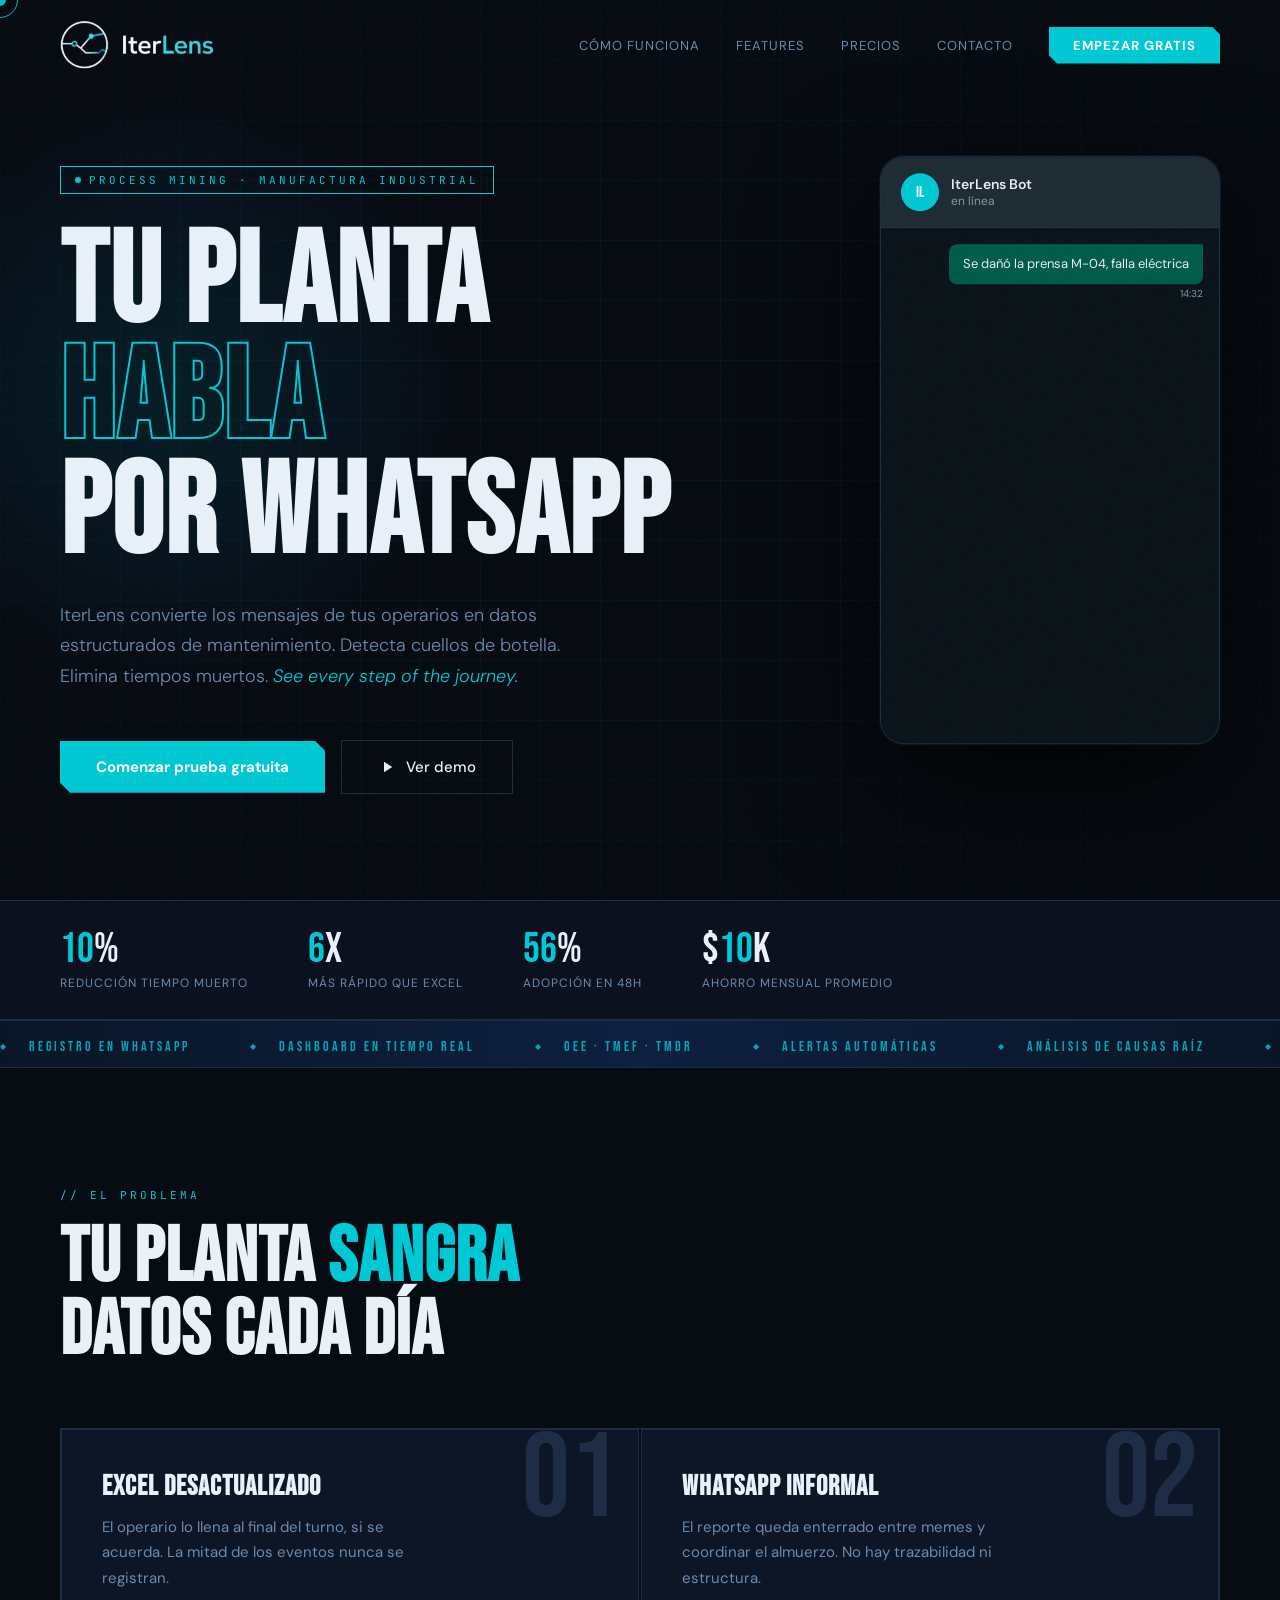
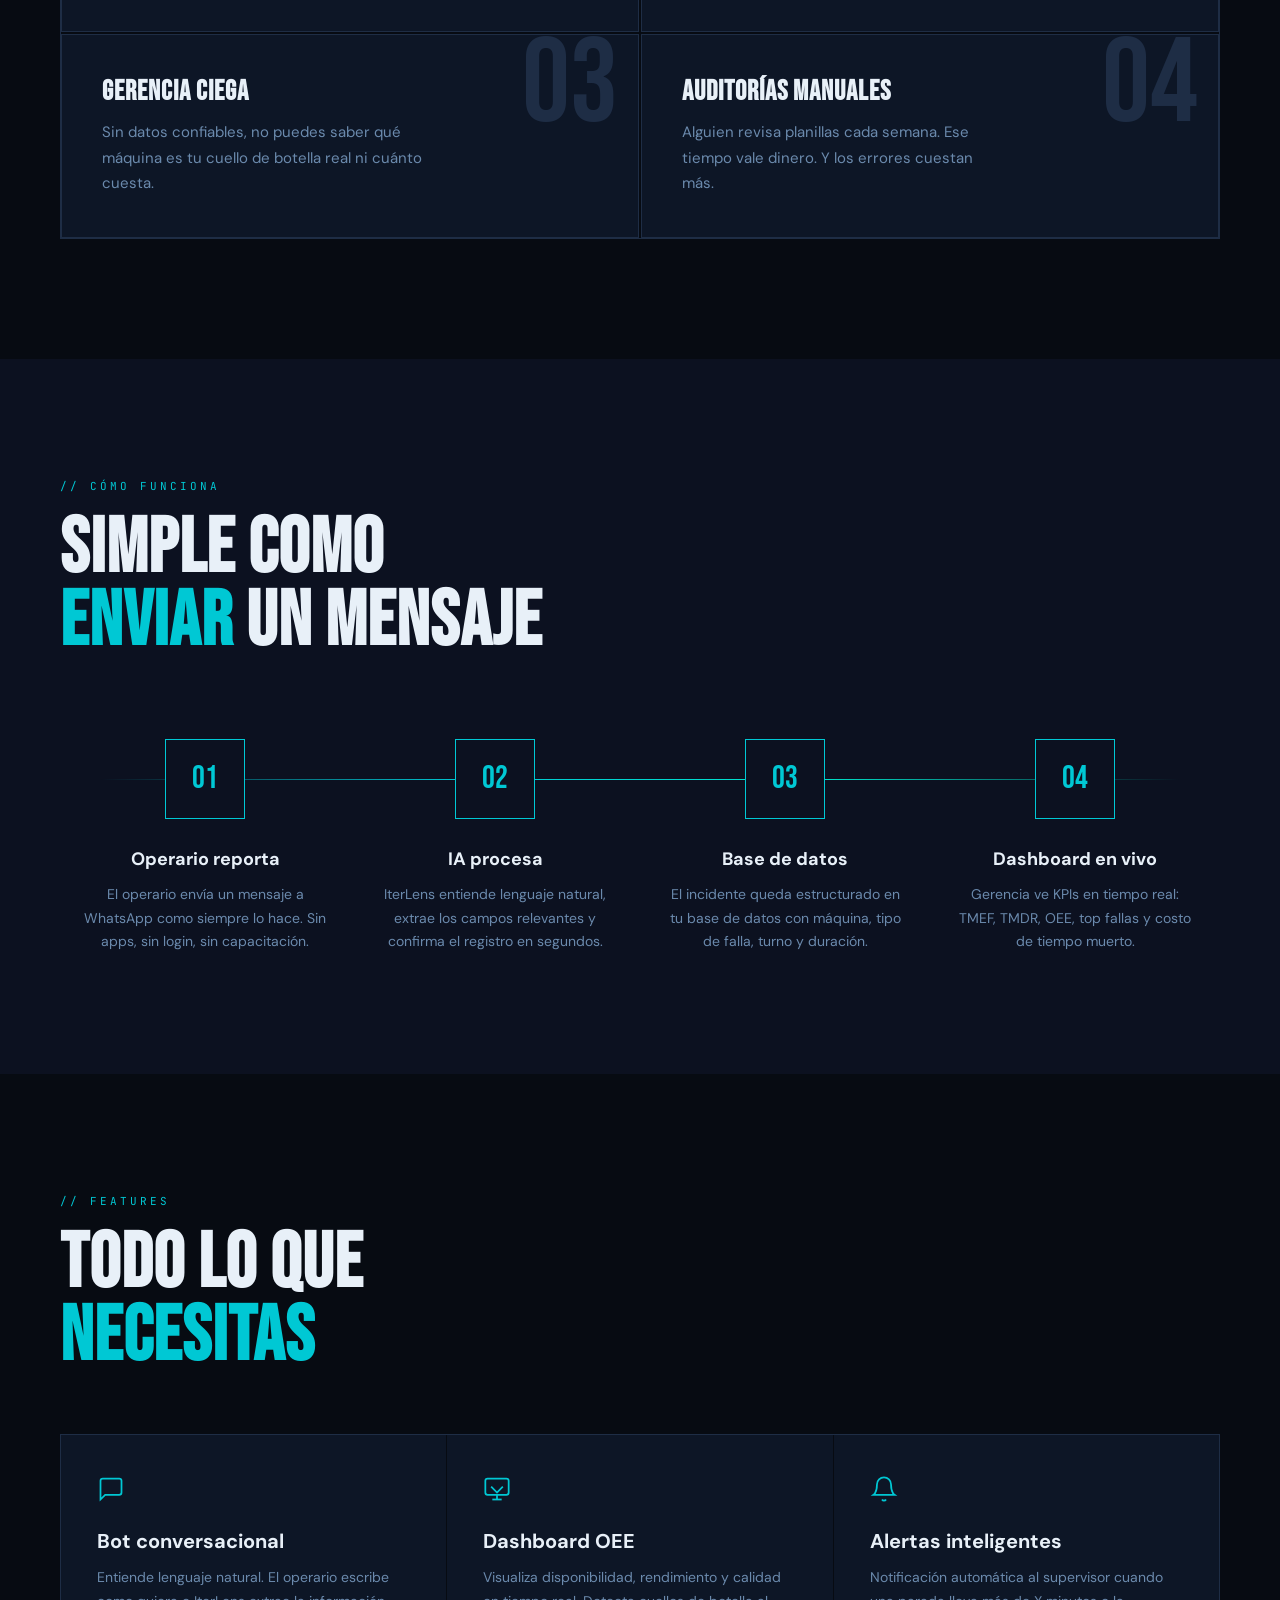
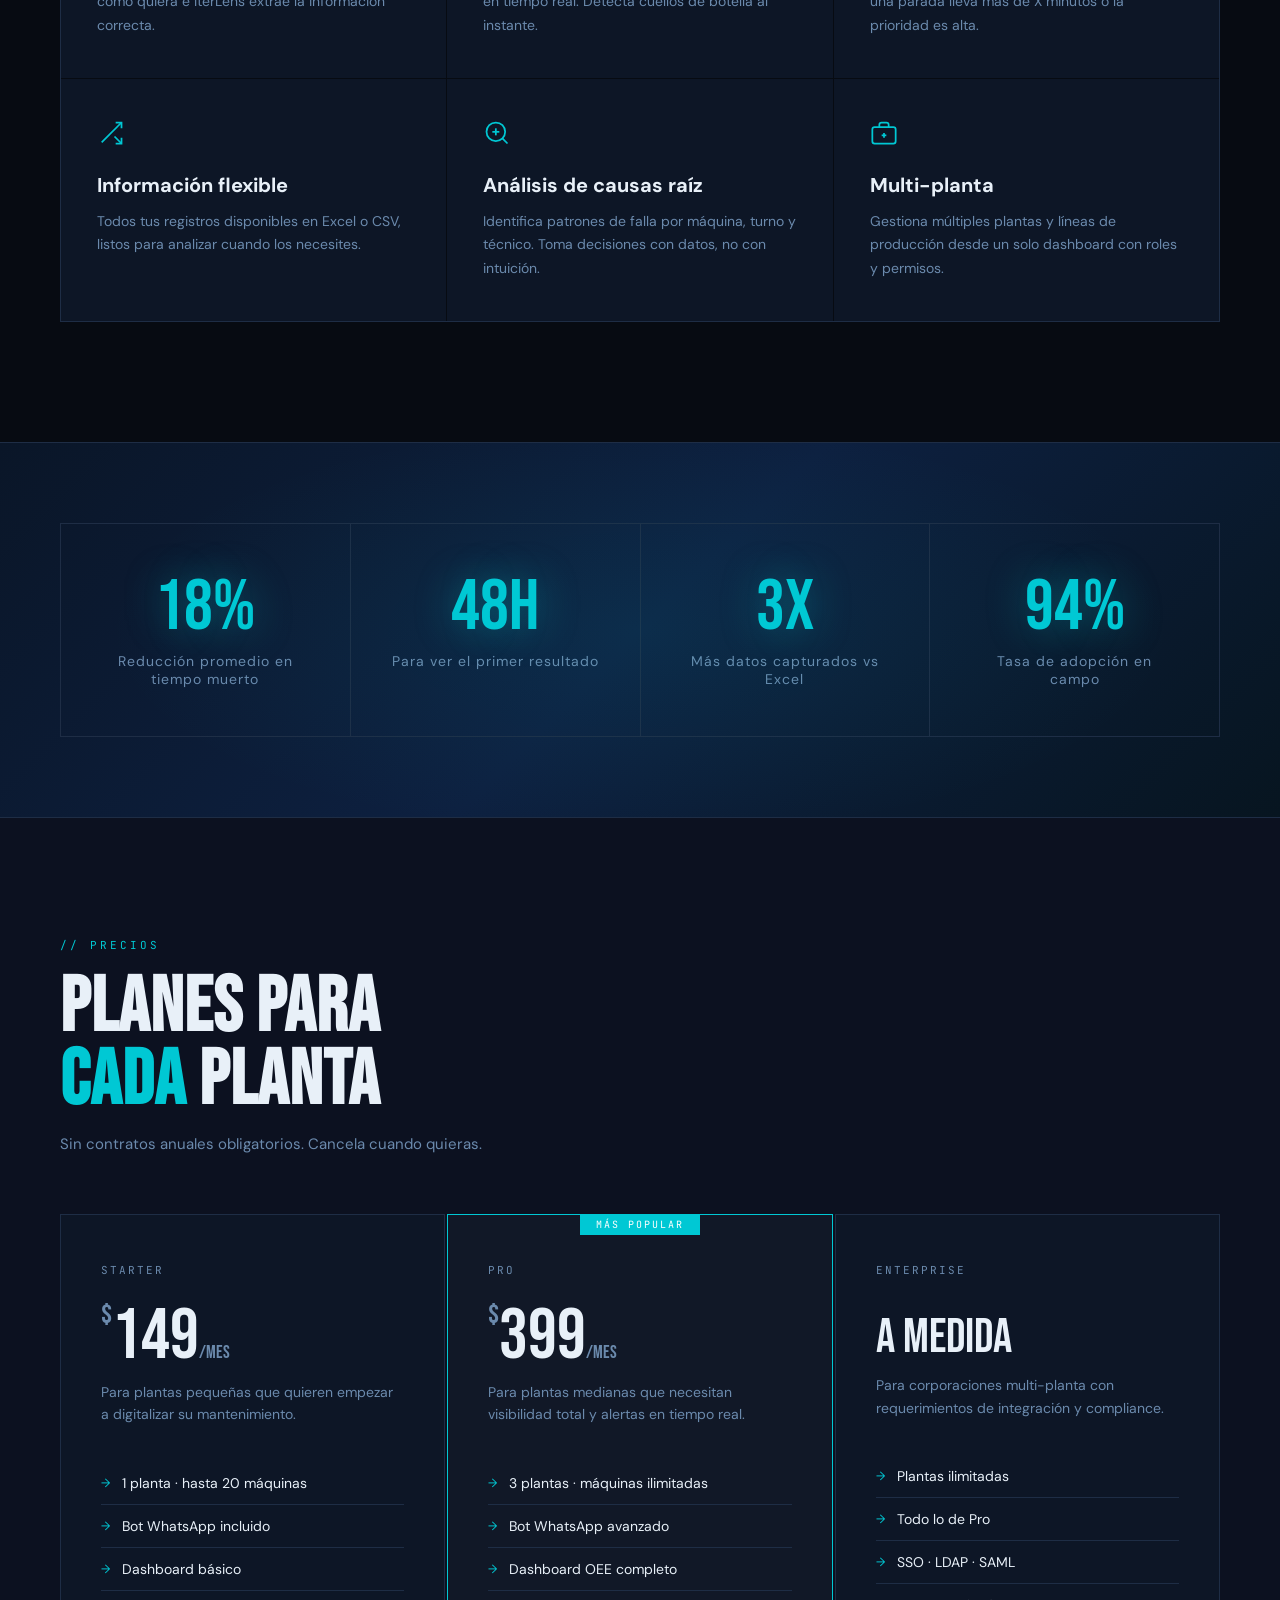
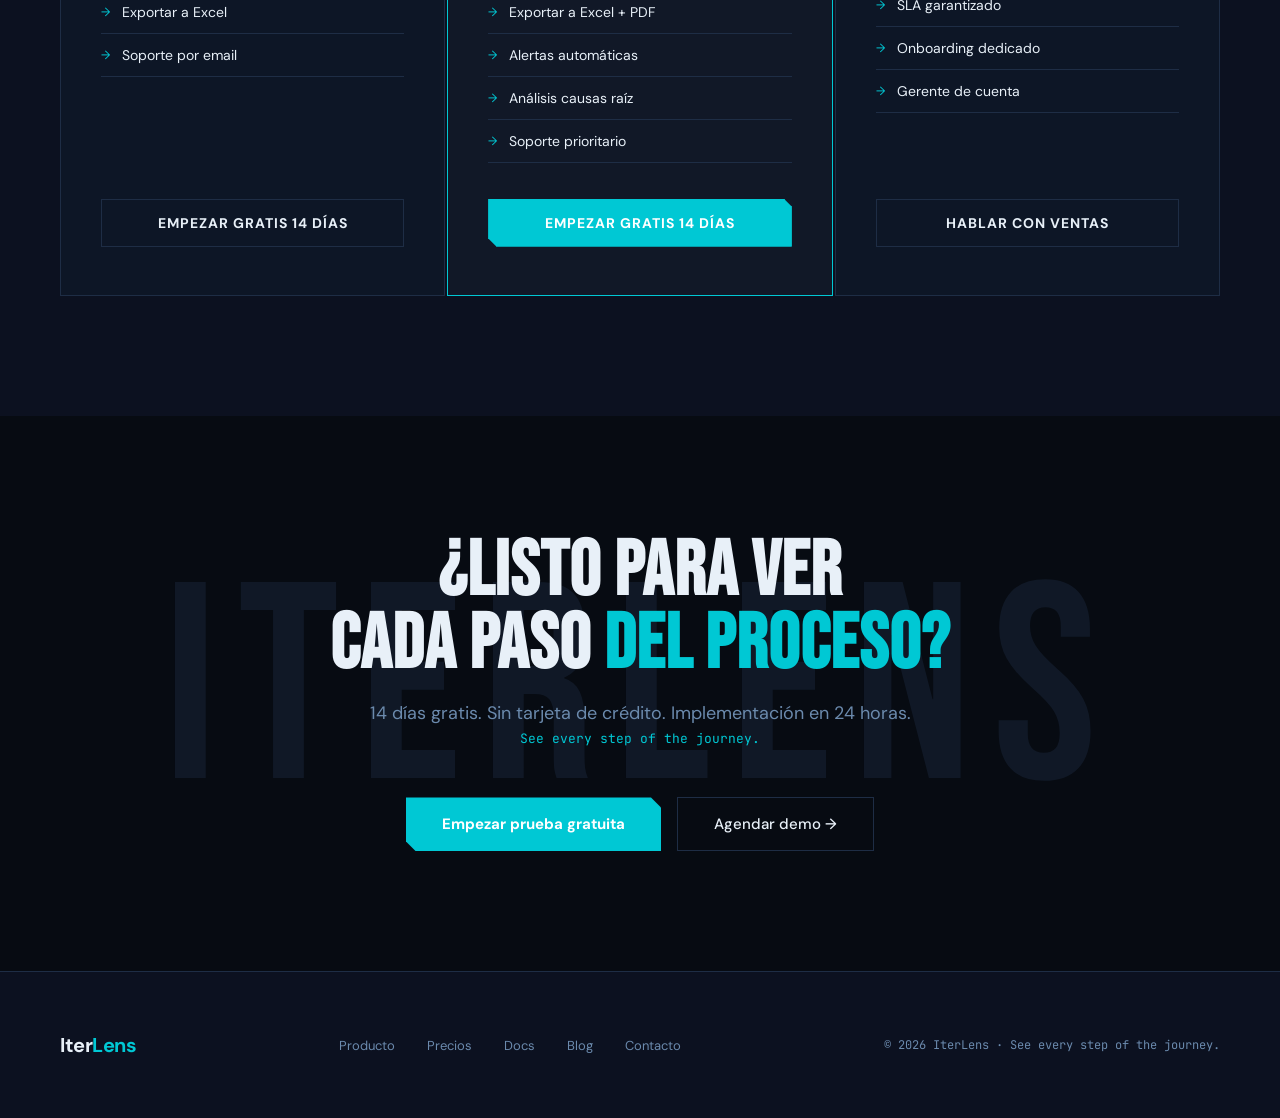
==== commit 3267df6e: "Refactor code structure for improved readability and maintainability. Fixed images." ====
--- a/src/index.html
+++ b/src/index.html
@@ -4,7 +4,7 @@
     <meta charset="UTF-8" />
     <meta name="viewport" content="width=device-width, initial-scale=1.0" />
     <title>IterLens | See every step of the journey</title>
-    <link rel="icon" href="../assets/logo.png" type="image/png" />
+    <link rel="icon" href="./assets/logo.png" type="image/png" />
     <link
       href="https://fonts.googleapis.com/css2?family=Bebas+Neue&family=DM+Sans:ital,wght@0,300;0,400;0,500;0,700;1,300&family=JetBrains+Mono:wght@400;700&display=swap"
       rel="stylesheet"
@@ -18,7 +18,7 @@
 
     <!-- NAV -->
     <nav id="nav">
-      <img src="../assets/banner.png" alt="Logo IterLens" height="50" />
+      <img src="./assets/banner.png" alt="Logo IterLens" height="50" />
       <div class="nav-links">
         <a href="#como-funciona">Cómo funciona</a>
         <a href="#features">Features</a>
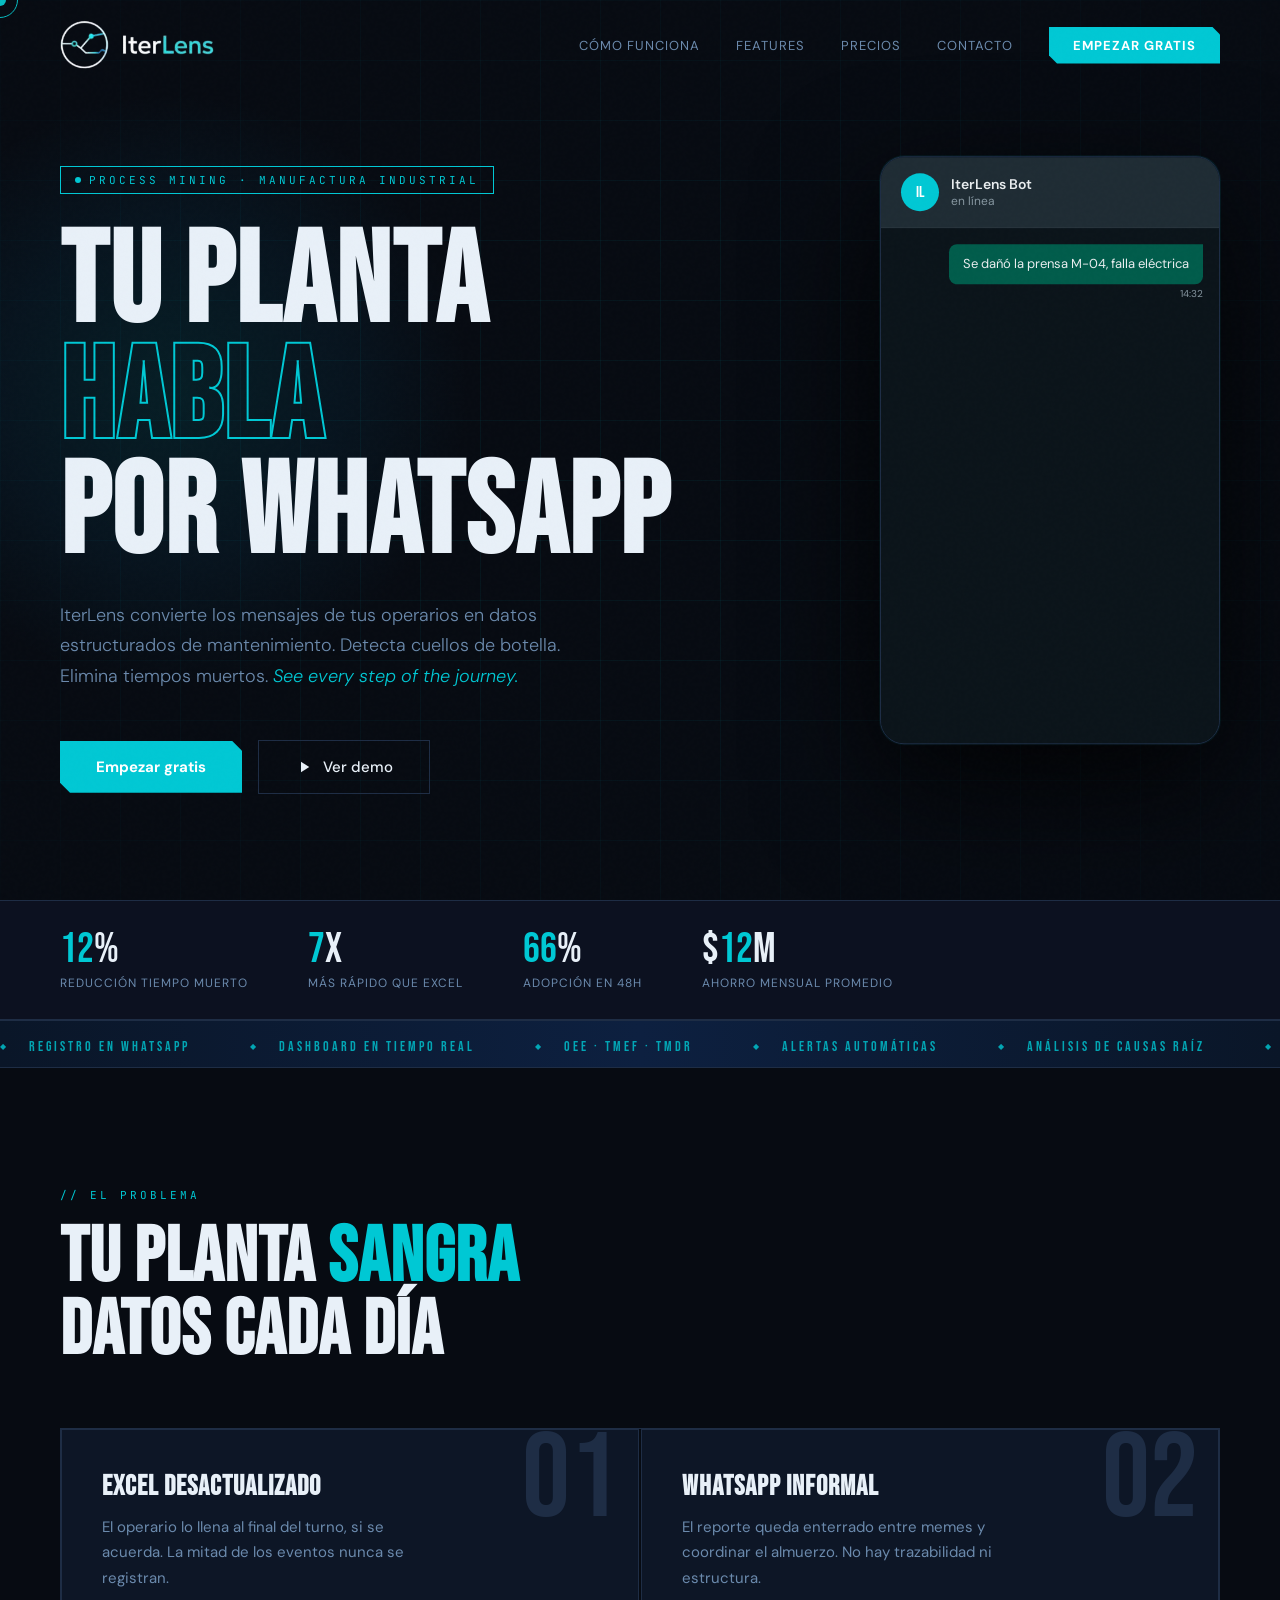
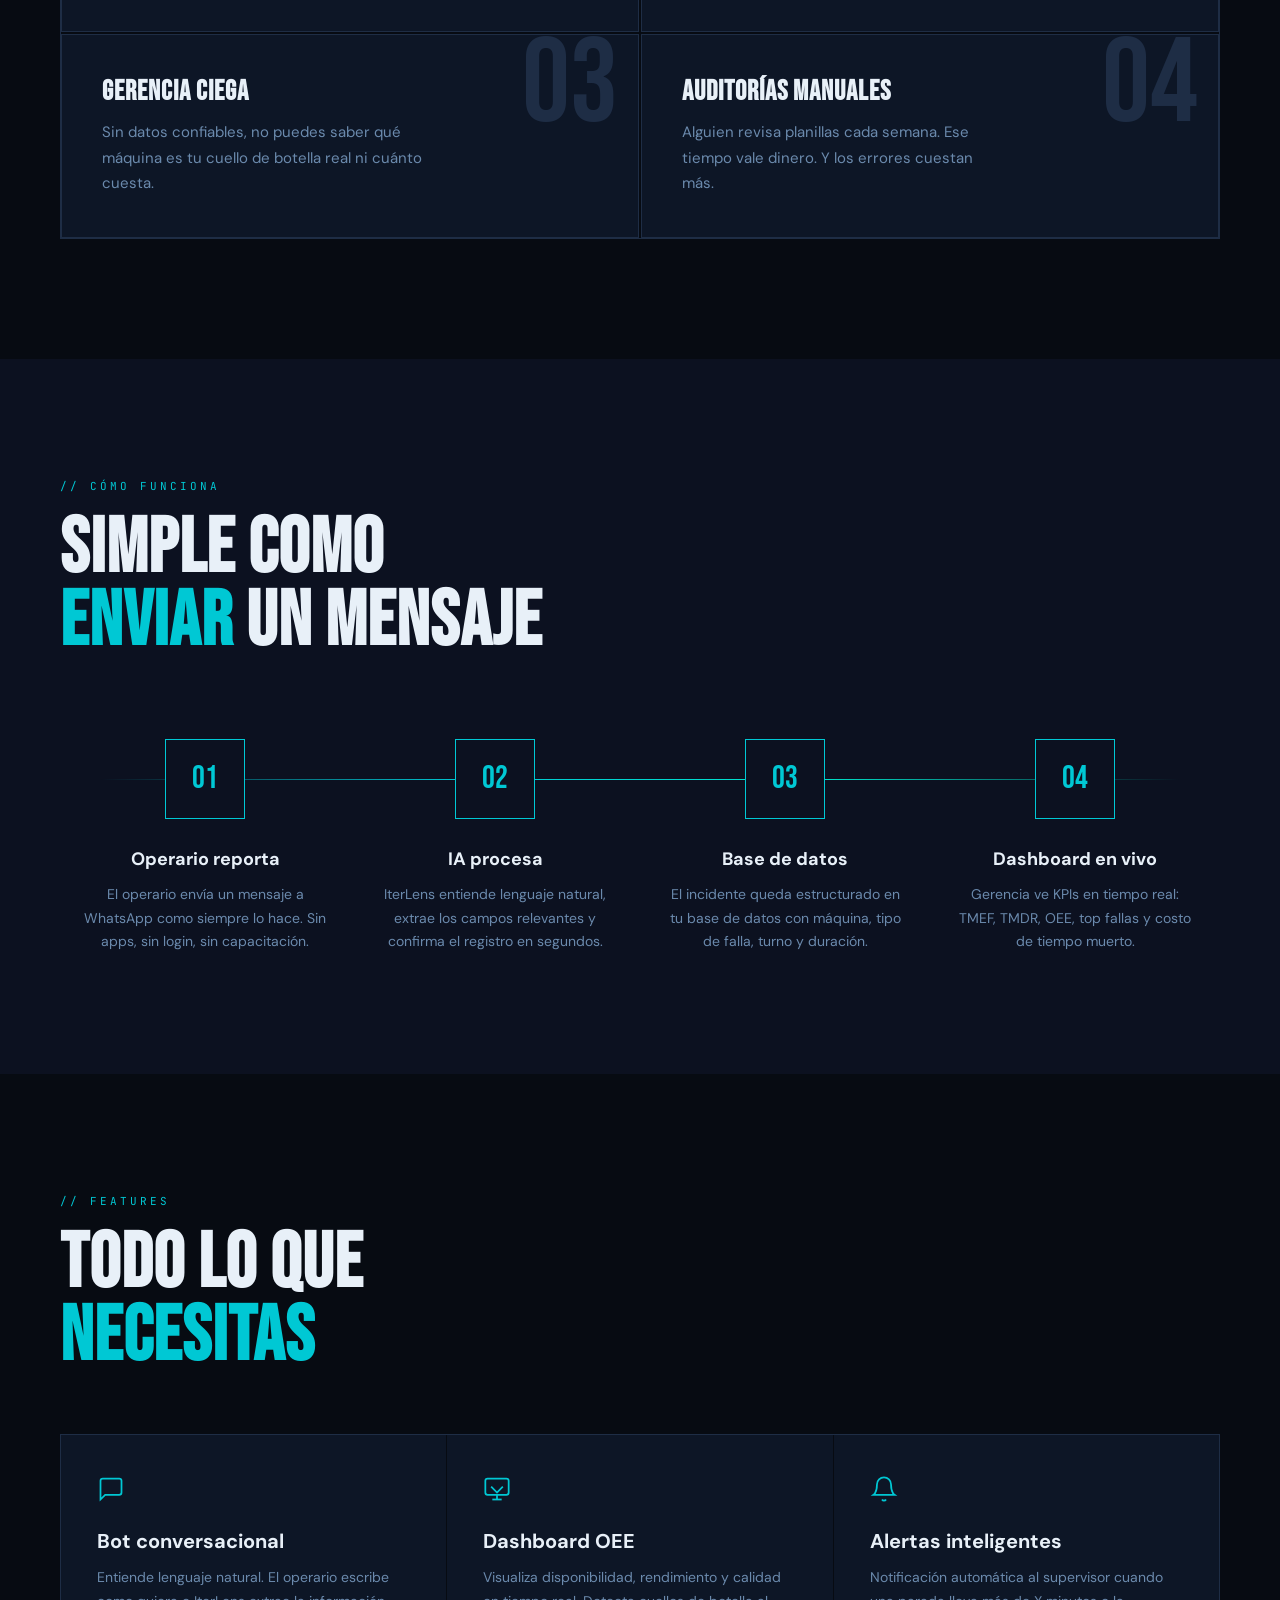
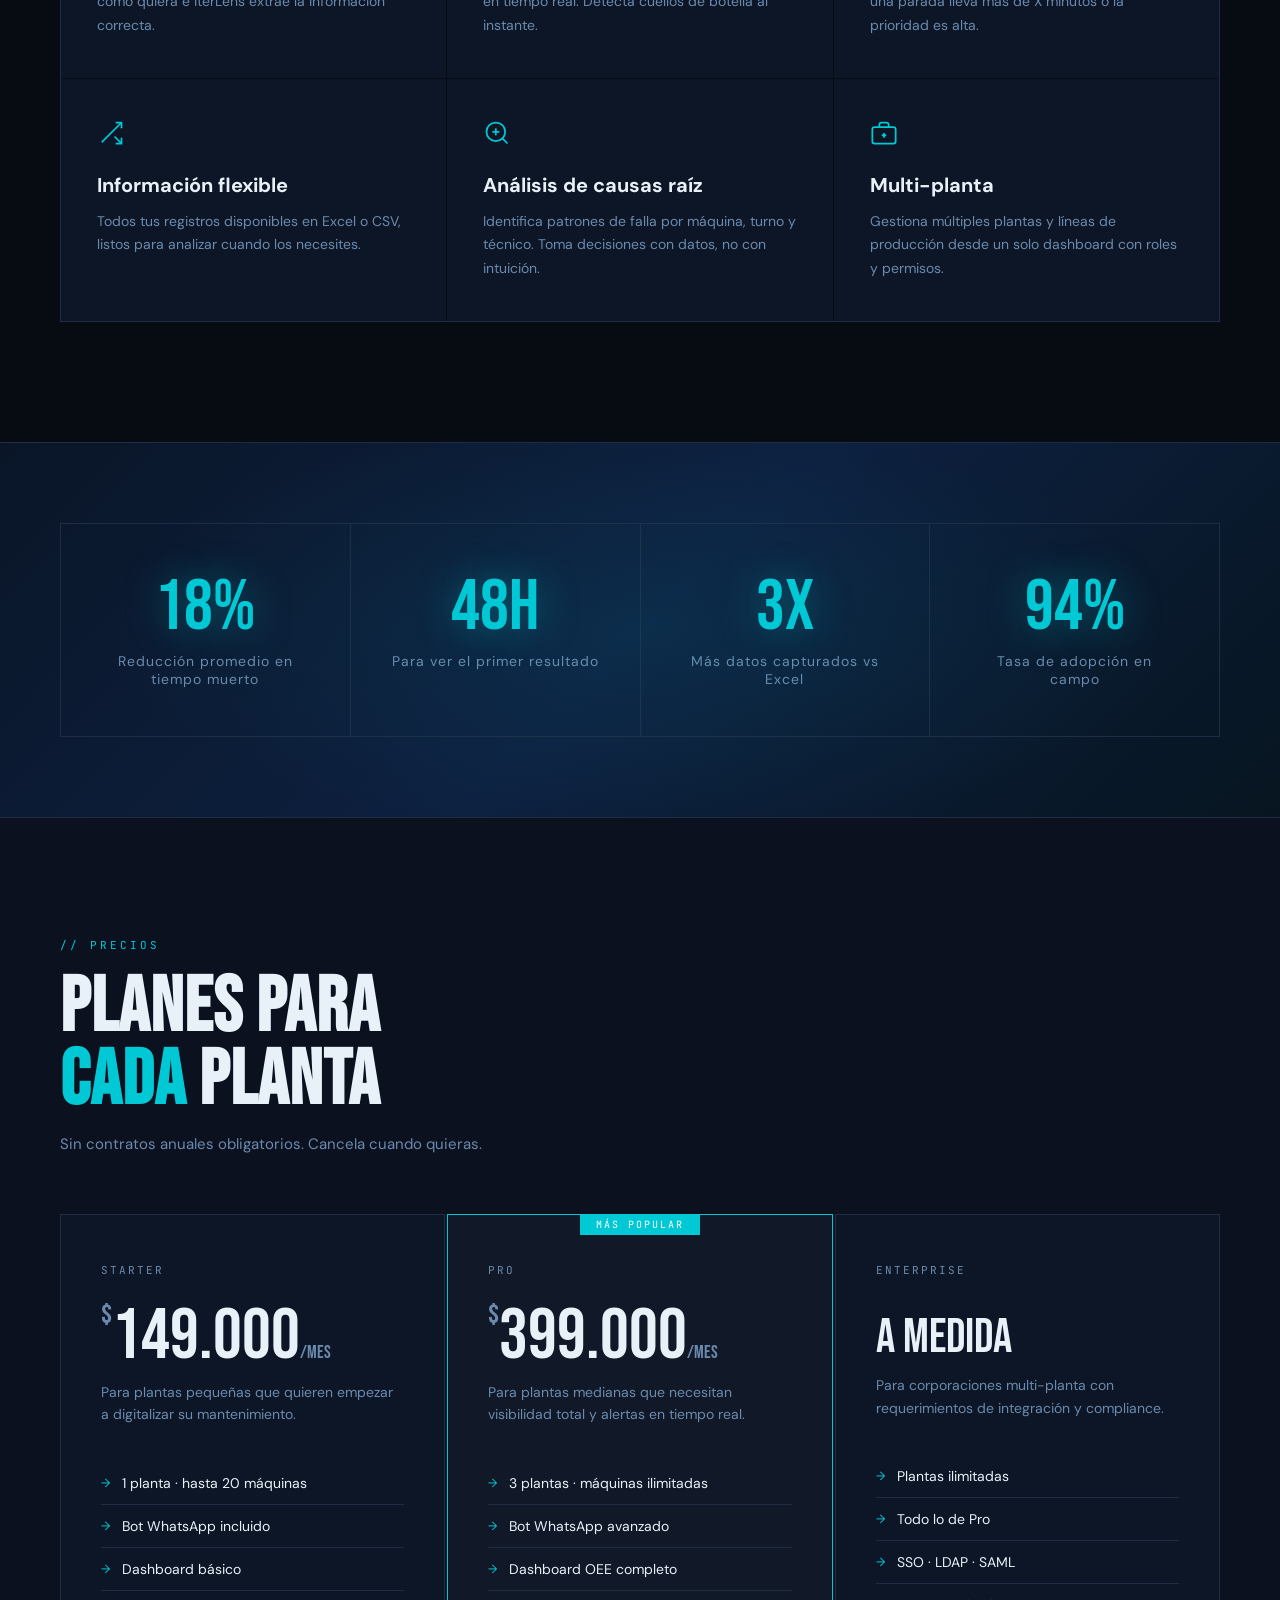
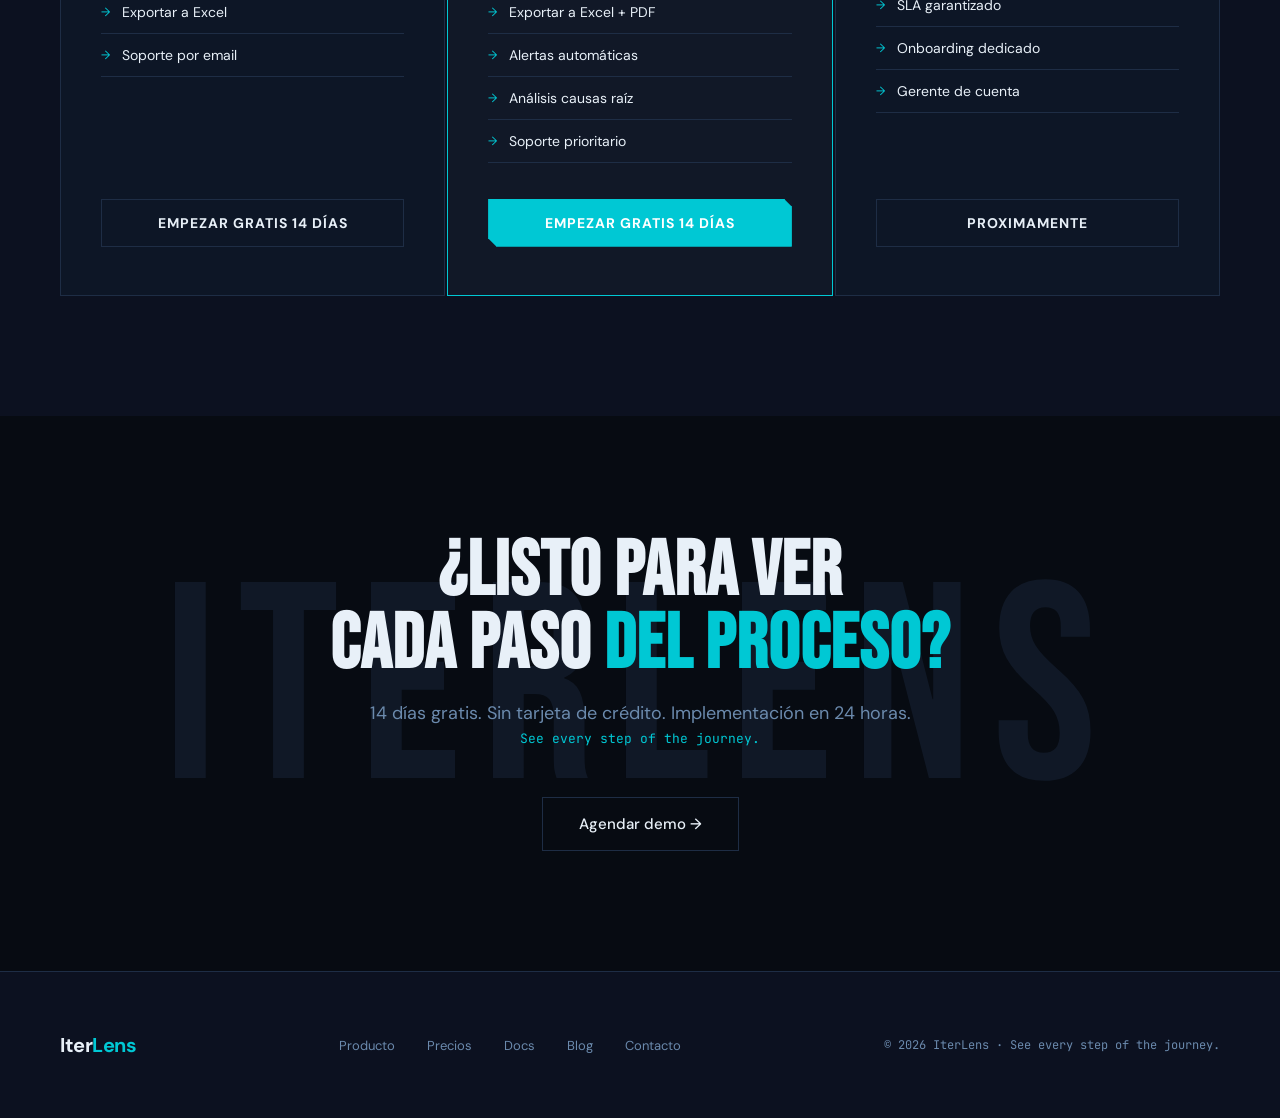
==== commit d544a885: "Refactor code for pricing and responsivity." ====
--- a/src/index.html
+++ b/src/index.html
@@ -19,13 +19,20 @@
     <!-- NAV -->
     <nav id="nav">
       <img src="./assets/banner.png" alt="Logo IterLens" height="50" />
-      <div class="nav-links">
-        <a href="#como-funciona">Cómo funciona</a>
-        <a href="#features">Features</a>
-        <a href="#pricing">Precios</a>
-        <a href="#contacto">Contacto</a>
+      <!-- Hamburguesa (solo mobile) -->
+      <button class="hamburger" id="hamburger" aria-label="Menú">
+        <span></span><span></span><span></span>
+      </button>
+
+      <div class="nav-links" id="navLinks">
+        <a href="#como-funciona" class="nav-close">Cómo funciona</a>
+        <a href="#features" class="nav-close">Features</a>
+        <a href="#pricing" class="nav-close">Precios</a>
+        <a href="#contacto" class="nav-close">Contacto</a>
         <button class="btn-nav">Empezar gratis</button>
       </div>
+
+      <div class="nav-overlay" id="navOverlay"></div>
     </nav>
 
     <!-- HERO -->
@@ -46,7 +53,7 @@
       </p>
 
       <div class="hero-ctas">
-        <button class="btn-primary">Comenzar prueba gratuita</button>
+        <button class="btn-primary">Empezar gratis</button>
         <button class="btn-ghost">
           <svg width="18" height="18" viewBox="0 0 24 24" fill="currentColor">
             <path d="M8 5v14l11-7z" />
@@ -218,7 +225,7 @@
         <div class="stat-label">Adopción en 48h</div>
       </div>
       <div class="stat">
-        <div class="stat-num">$<span id="c4">0</span>K</div>
+        <div class="stat-num">$<span id="c4">0</span>M</div>
         <div class="stat-label">Ahorro mensual promedio</div>
       </div>
     </div>
@@ -494,7 +501,7 @@
         <div class="pricing-card">
           <div class="pricing-tier">Starter</div>
           <div class="pricing-price">
-            <sup>$</sup>149<span class="period">/mes</span>
+            <sup>$</sup>149.000<span class="period">/mes</span>
           </div>
           <p class="pricing-desc">
             Para plantas pequeñas que quieren empezar a digitalizar su
@@ -513,7 +520,7 @@
         <div class="pricing-card featured">
           <div class="pricing-tier">Pro</div>
           <div class="pricing-price">
-            <sup>$</sup>399<span class="period">/mes</span>
+            <sup>$</sup>399.000<span class="period">/mes</span>
           </div>
           <p class="pricing-desc">
             Para plantas medianas que necesitan visibilidad total y alertas en
@@ -551,7 +558,7 @@
             <li class="included">Onboarding dedicado</li>
             <li class="included">Gerente de cuenta</li>
           </ul>
-          <button class="btn-pricing">Hablar con ventas</button>
+          <button class="btn-pricing">Proximamente</button>
         </div>
       </div>
     </section>
@@ -616,7 +623,6 @@
         >
       </p>
       <div class="cta-buttons reveal">
-        <button class="btn-primary">Empezar prueba gratuita</button>
         <button class="btn-ghost">Agendar demo →</button>
       </div>
     </section>
--- a/src/styles.css
+++ b/src/styles.css
@@ -4,35 +4,44 @@
 
 /* ── Design tokens ── */
 :root {
-  --bg:          #070b12;
-  --bg2:         #0c1120;
-  --bg3:         #111827;
-  --border:      #1e2d45;
-  --accent:      #00c8d4;
-  --accent2:     #0ea5e9;
+  --bg: #070b12;
+  --bg2: #0c1120;
+  --bg3: #111827;
+  --border: #1e2d45;
+  --accent: #00c8d4;
+  --accent2: #0ea5e9;
   --accent-glow: rgba(0, 200, 212, 0.15);
-  --teal:        #00e5cc;
-  --text:        #e8f0f8;
-  --muted:       #6b8aad;
-  --card:        #0d1626;
+  --teal: #00e5cc;
+  --text: #e8f0f8;
+  --muted: #6b8aad;
+  --card: #0d1626;
 }
 
 /* ── Reset ── */
-*, *::before, *::after { margin: 0; padding: 0; box-sizing: border-box; }
-html { scroll-behavior: smooth; }
+*,
+*::before,
+*::after {
+  margin: 0;
+  padding: 0;
+  box-sizing: border-box;
+}
+html {
+  scroll-behavior: smooth;
+}
 
 body {
   background: var(--bg);
   color: var(--text);
-  font-family: 'DM Sans', sans-serif;
+  font-family: "DM Sans", sans-serif;
   overflow-x: hidden;
   cursor: none;
 }
 
 /* ── Noise overlay ── */
 body::before {
-  content: '';
-  position: fixed; inset: 0;
+  content: "";
+  position: fixed;
+  inset: 0;
   background-image: url("data:image/svg+xml,%3Csvg viewBox='0 0 256 256' xmlns='http://www.w3.org/2000/svg'%3E%3Cfilter id='noise'%3E%3CfeTurbulence type='fractalNoise' baseFrequency='0.9' numOctaves='4' stitchTiles='stitch'/%3E%3C/filter%3E%3Crect width='100%25' height='100%25' filter='url(%23noise)' opacity='0.03'/%3E%3C/svg%3E");
   pointer-events: none;
   z-index: 9000;
@@ -41,7 +50,8 @@
 
 /* ── Cursor ── */
 .cursor {
-  width: 12px; height: 12px;
+  width: 12px;
+  height: 12px;
   background: var(--accent);
   border-radius: 50%;
   position: fixed;
@@ -51,7 +61,8 @@
   mix-blend-mode: difference;
 }
 .cursor-ring {
-  width: 36px; height: 36px;
+  width: 36px;
+  height: 36px;
   border: 1px solid var(--accent);
   border-radius: 50%;
   position: fixed;
@@ -63,10 +74,15 @@
 
 /* ── Navigation ── */
 nav {
-  position: fixed; top: 0; left: 0; right: 0;
+  position: fixed;
+  top: 0;
+  left: 0;
+  right: 0;
   z-index: 100;
   padding: 20px 60px;
-  display: flex; align-items: center; justify-content: space-between;
+  display: flex;
+  align-items: center;
+  justify-content: space-between;
   border-bottom: 1px solid transparent;
   transition: all 0.3s;
 }
@@ -76,350 +92,1093 @@
   background: rgba(10, 10, 10, 0.8);
 }
 .logo {
-  font-family: 'DM Sans', sans-serif;
-  font-size: 22px; font-weight: 700;
-  letter-spacing: -0.5px; color: var(--text);
-  display: flex; align-items: center; gap: 8px;
-}
-.logo span { color: var(--accent); }
-.nav-links { display: flex; gap: 36px; align-items: center; }
+  font-family: "DM Sans", sans-serif;
+  font-size: 22px;
+  font-weight: 700;
+  letter-spacing: -0.5px;
+  color: var(--text);
+  display: flex;
+  align-items: center;
+  gap: 8px;
+}
+.logo span {
+  color: var(--accent);
+}
+.nav-links {
+  display: flex;
+  gap: 36px;
+  align-items: center;
+}
 .nav-links a {
-  font-size: 13px; letter-spacing: 1px; text-transform: uppercase;
-  color: var(--muted); text-decoration: none; transition: color 0.2s;
-}
-.nav-links a:hover { color: var(--text); }
+  font-size: 13px;
+  letter-spacing: 1px;
+  text-transform: uppercase;
+  color: var(--muted);
+  text-decoration: none;
+  transition: color 0.2s;
+}
+.nav-links a:hover {
+  color: var(--text);
+}
 .btn-nav {
-  background: var(--accent); color: white; border: none;
+  background: var(--accent);
+  color: white;
+  border: none;
   padding: 10px 24px;
-  font-family: 'DM Sans', sans-serif;
-  font-size: 13px; font-weight: 700;
-  letter-spacing: 1px; text-transform: uppercase;
-  cursor: none; transition: all 0.2s;
-  clip-path: polygon(0 0, calc(100% - 8px) 0, 100% 8px, 100% 100%, 8px 100%, 0 calc(100% - 8px));
-}
-.btn-nav:hover { background: var(--accent2); transform: translateY(-1px); }
+  font-family: "DM Sans", sans-serif;
+  font-size: 13px;
+  font-weight: 700;
+  letter-spacing: 1px;
+  text-transform: uppercase;
+  cursor: none;
+  transition: all 0.2s;
+  clip-path: polygon(
+    0 0,
+    calc(100% - 8px) 0,
+    100% 8px,
+    100% 100%,
+    8px 100%,
+    0 calc(100% - 8px)
+  );
+}
+.btn-nav:hover {
+  background: var(--accent2);
+  transform: translateY(-1px);
+}
 
 /* ── Buttons ── */
 .btn-primary {
-  background: var(--accent); color: white; border: none;
+  background: var(--accent);
+  color: white;
+  border: none;
   padding: 16px 36px;
-  font-family: 'DM Sans', sans-serif;
-  font-size: 15px; font-weight: 700;
-  cursor: none; transition: all 0.2s;
-  clip-path: polygon(0 0, calc(100% - 10px) 0, 100% 10px, 100% 100%, 10px 100%, 0 calc(100% - 10px));
-  position: relative; overflow: hidden;
+  font-family: "DM Sans", sans-serif;
+  font-size: 15px;
+  font-weight: 700;
+  cursor: none;
+  transition: all 0.2s;
+  clip-path: polygon(
+    0 0,
+    calc(100% - 10px) 0,
+    100% 10px,
+    100% 100%,
+    10px 100%,
+    0 calc(100% - 10px)
+  );
+  position: relative;
+  overflow: hidden;
 }
 .btn-primary::after {
-  content: ''; position: absolute; inset: 0;
-  background: white; opacity: 0; transition: opacity 0.2s;
-}
-.btn-primary:hover::after { opacity: 0.1; }
-.btn-primary:hover { transform: translateY(-2px); box-shadow: 0 12px 40px rgba(0,200,212,0.3); }
+  content: "";
+  position: absolute;
+  inset: 0;
+  background: white;
+  opacity: 0;
+  transition: opacity 0.2s;
+}
+.btn-primary:hover::after {
+  opacity: 0.1;
+}
+.btn-primary:hover {
+  transform: translateY(-2px);
+  box-shadow: 0 12px 40px rgba(0, 200, 212, 0.3);
+}
 
 .btn-ghost {
-  background: transparent; color: var(--text);
+  background: transparent;
+  color: var(--text);
   border: 1px solid var(--border);
   padding: 16px 36px;
-  font-family: 'DM Sans', sans-serif;
-  font-size: 15px; font-weight: 500;
-  cursor: none; transition: all 0.2s;
-  display: flex; align-items: center; gap: 10px;
-}
-.btn-ghost:hover { border-color: var(--muted); background: var(--bg3); }
+  font-family: "DM Sans", sans-serif;
+  font-size: 15px;
+  font-weight: 500;
+  cursor: none;
+  transition: all 0.2s;
+  display: flex;
+  align-items: center;
+  gap: 10px;
+}
+.btn-ghost:hover {
+  border-color: var(--muted);
+  background: var(--bg3);
+}
 
 /* ── Hero ── */
 .hero {
   min-height: 100vh;
-  display: flex; flex-direction: column;
-  justify-content: center; align-items: flex-start;
+  display: flex;
+  flex-direction: column;
+  justify-content: center;
+  align-items: flex-start;
   padding: 140px 60px 80px;
-  position: relative; overflow: hidden;
+  position: relative;
+  overflow: hidden;
 }
 .hero-grid {
-  position: absolute; inset: 0;
+  position: absolute;
+  inset: 0;
   background-image:
-    linear-gradient(rgba(0,200,212,0.06) 1px, transparent 1px),
-    linear-gradient(90deg, rgba(0,200,212,0.06) 1px, transparent 1px);
+    linear-gradient(rgba(0, 200, 212, 0.06) 1px, transparent 1px),
+    linear-gradient(90deg, rgba(0, 200, 212, 0.06) 1px, transparent 1px);
   background-size: 60px 60px;
-  mask-image: radial-gradient(ellipse 80% 80% at 50% 50%, black 30%, transparent 100%);
+  mask-image: radial-gradient(
+    ellipse 80% 80% at 50% 50%,
+    black 30%,
+    transparent 100%
+  );
 }
 .hero-glow {
-  position: absolute; width: 600px; height: 600px;
-  background: radial-gradient(circle, rgba(0,200,212,0.1) 0%, rgba(14,165,233,0.06) 40%, transparent 70%);
-  top: 10%; left: -10%;
+  position: absolute;
+  width: 600px;
+  height: 600px;
+  background: radial-gradient(
+    circle,
+    rgba(0, 200, 212, 0.1) 0%,
+    rgba(14, 165, 233, 0.06) 40%,
+    transparent 70%
+  );
+  top: 10%;
+  left: -10%;
   animation: pulse-glow 4s ease-in-out infinite;
 }
 @keyframes pulse-glow {
-  0%, 100% { transform: scale(1); opacity: 1; }
-  50%       { transform: scale(1.1); opacity: 0.7; }
+  0%,
+  100% {
+    transform: scale(1);
+    opacity: 1;
+  }
+  50% {
+    transform: scale(1.1);
+    opacity: 0.7;
+  }
 }
 .hero-tag {
-  font-family: 'JetBrains Mono', monospace;
-  font-size: 11px; color: var(--accent);
-  letter-spacing: 3px; text-transform: uppercase;
+  font-family: "JetBrains Mono", monospace;
+  font-size: 11px;
+  color: var(--accent);
+  letter-spacing: 3px;
+  text-transform: uppercase;
   border: 1px solid var(--accent);
-  padding: 6px 14px; margin-bottom: 32px;
-  display: inline-flex; align-items: center; gap: 8px;
+  padding: 6px 14px;
+  margin-bottom: 32px;
+  display: inline-flex;
+  align-items: center;
+  gap: 8px;
   animation: fadeUp 0.6s ease both;
 }
 .hero-tag::before {
-  content: ''; width: 6px; height: 6px;
-  background: var(--accent); border-radius: 50%;
+  content: "";
+  width: 6px;
+  height: 6px;
+  background: var(--accent);
+  border-radius: 50%;
   animation: blink 1.2s infinite;
 }
-@keyframes blink { 0%, 100% { opacity: 1; } 50% { opacity: 0; } }
+@keyframes blink {
+  0%,
+  100% {
+    opacity: 1;
+  }
+  50% {
+    opacity: 0;
+  }
+}
 
 h1 {
-  font-family: 'Bebas Neue', sans-serif;
+  font-family: "Bebas Neue", sans-serif;
   font-size: clamp(72px, 10vw, 140px);
-  line-height: 0.9; letter-spacing: 2px; max-width: 900px;
+  line-height: 0.9;
+  letter-spacing: 2px;
+  max-width: 900px;
   animation: fadeUp 0.6s 0.1s ease both;
 }
-h1 em { font-style: normal; -webkit-text-stroke: 2px var(--accent); color: transparent; }
+h1 em {
+  font-style: normal;
+  -webkit-text-stroke: 2px var(--accent);
+  color: transparent;
+}
 
 .hero-sub {
-  font-size: 18px; font-weight: 300; color: var(--muted);
-  max-width: 520px; line-height: 1.7; margin-top: 28px;
+  font-size: 18px;
+  font-weight: 300;
+  color: var(--muted);
+  max-width: 520px;
+  line-height: 1.7;
+  margin-top: 28px;
   animation: fadeUp 0.6s 0.2s ease both;
 }
 .hero-ctas {
-  display: flex; gap: 16px; align-items: center;
+  display: flex;
+  gap: 16px;
+  align-items: center;
   margin-top: 48px;
   animation: fadeUp 0.6s 0.3s ease both;
 }
 
 /* ── Phone mockup ── */
 .hero-visual {
-  position: absolute; right: 60px; top: 50%;
-  transform: translateY(-50%); width: 340px;
+  position: absolute;
+  right: 60px;
+  top: 50%;
+  transform: translateY(-50%);
+  width: 340px;
   animation: fadeLeft 0.8s 0.3s ease both;
 }
 @keyframes fadeLeft {
-  from { opacity: 0; transform: translateY(-50%) translateX(40px); }
-  to   { opacity: 1; transform: translateY(-50%) translateX(0); }
+  from {
+    opacity: 0;
+    transform: translateY(-50%) translateX(40px);
+  }
+  to {
+    opacity: 1;
+    transform: translateY(-50%) translateX(0);
+  }
 }
 .phone-frame {
-  background: var(--card); border: 1px solid var(--border);
-  border-radius: 24px; overflow: hidden;
-  box-shadow: 0 40px 120px rgba(0,0,0,0.8), 0 0 0 1px rgba(0,200,212,0.1);
+  background: var(--card);
+  border: 1px solid var(--border);
+  border-radius: 24px;
+  overflow: hidden;
+  box-shadow:
+    0 40px 120px rgba(0, 0, 0, 0.8),
+    0 0 0 1px rgba(0, 200, 212, 0.1);
 }
 .phone-header {
-  background: #1f2c34; padding: 16px 20px;
-  display: flex; align-items: center; gap: 12px;
-  border-bottom: 1px solid rgba(255,255,255,0.05);
+  background: #1f2c34;
+  padding: 16px 20px;
+  display: flex;
+  align-items: center;
+  gap: 12px;
+  border-bottom: 1px solid rgba(255, 255, 255, 0.05);
 }
 .phone-avatar {
-  width: 38px; height: 38px; background: var(--accent); border-radius: 50%;
-  display: flex; align-items: center; justify-content: center;
-  font-family: 'Bebas Neue', sans-serif; font-size: 16px; color: white;
-}
-.phone-name   { font-size: 14px; font-weight: 600; color: #e9edef; }
-.phone-status { font-size: 12px; color: #8696a0; }
-.phone-body   { padding: 16px; background: #0b141a; min-height: 380px; }
-
-.msg { margin-bottom: 10px; display: flex; flex-direction: column; }
-.msg.in  { align-items: flex-start; }
-.msg.out { align-items: flex-end; }
+  width: 38px;
+  height: 38px;
+  background: var(--accent);
+  border-radius: 50%;
+  display: flex;
+  align-items: center;
+  justify-content: center;
+  font-family: "Bebas Neue", sans-serif;
+  font-size: 16px;
+  color: white;
+}
+.phone-name {
+  font-size: 14px;
+  font-weight: 600;
+  color: #e9edef;
+}
+.phone-status {
+  font-size: 12px;
+  color: #8696a0;
+}
+.phone-body {
+  padding: 16px;
+  background: #0b141a;
+  min-height: 380px;
+}
+
+.msg {
+  margin-bottom: 10px;
+  display: flex;
+  flex-direction: column;
+}
+.msg.in {
+  align-items: flex-start;
+}
+.msg.out {
+  align-items: flex-end;
+}
 .msg-bubble {
-  padding: 10px 14px; border-radius: 8px;
-  font-size: 13px; line-height: 1.5; max-width: 85%;
-}
-.msg.in  .msg-bubble { background: #202c33; color: #e9edef; border-top-left-radius: 0; }
-.msg.out .msg-bubble { background: #005c4b; color: #e9edef; border-top-right-radius: 0; }
-.msg-time { font-size: 10px; color: #8696a0; margin-top: 3px; }
+  padding: 10px 14px;
+  border-radius: 8px;
+  font-size: 13px;
+  line-height: 1.5;
+  max-width: 85%;
+}
+.msg.in .msg-bubble {
+  background: #202c33;
+  color: #e9edef;
+  border-top-left-radius: 0;
+}
+.msg.out .msg-bubble {
+  background: #005c4b;
+  color: #e9edef;
+  border-top-right-radius: 0;
+}
+.msg-time {
+  font-size: 10px;
+  color: #8696a0;
+  margin-top: 3px;
+}
 .msg-code {
-  font-family: 'JetBrains Mono', monospace; font-size: 12px;
-  background: rgba(0,0,0,0.3); padding: 8px 10px; border-radius: 4px;
-  margin-top: 6px; border-left: 2px solid var(--accent);
-}
-.ic { display: inline-flex; align-items: center; gap: 5px; color: #8696a0; }
-.ic svg { opacity: 0.7; flex-shrink: 0; }
+  font-family: "JetBrains Mono", monospace;
+  font-size: 12px;
+  background: rgba(0, 0, 0, 0.3);
+  padding: 8px 10px;
+  border-radius: 4px;
+  margin-top: 6px;
+  border-left: 2px solid var(--accent);
+}
+.ic {
+  display: inline-flex;
+  align-items: center;
+  gap: 5px;
+  color: #8696a0;
+}
+.ic svg {
+  opacity: 0.7;
+  flex-shrink: 0;
+}
 
 .typing {
-  display: flex; align-items: center; gap: 4px;
-  padding: 12px 14px; background: #202c33;
-  border-radius: 8px; border-top-left-radius: 0; width: fit-content;
+  display: flex;
+  align-items: center;
+  gap: 4px;
+  padding: 12px 14px;
+  background: #202c33;
+  border-radius: 8px;
+  border-top-left-radius: 0;
+  width: fit-content;
 }
 .typing span {
-  width: 6px; height: 6px; background: #8696a0; border-radius: 50%;
+  width: 6px;
+  height: 6px;
+  background: #8696a0;
+  border-radius: 50%;
   animation: typing-dot 1.2s infinite;
 }
-.typing span:nth-child(2) { animation-delay: 0.2s; }
-.typing span:nth-child(3) { animation-delay: 0.4s; }
+.typing span:nth-child(2) {
+  animation-delay: 0.2s;
+}
+.typing span:nth-child(3) {
+  animation-delay: 0.4s;
+}
 @keyframes typing-dot {
-  0%, 60%, 100% { transform: translateY(0); }
-  30%            { transform: translateY(-4px); }
+  0%,
+  60%,
+  100% {
+    transform: translateY(0);
+  }
+  30% {
+    transform: translateY(-4px);
+  }
 }
 
 /* ── Stats bar ── */
 .stats-bar {
-  width: 100%; border-top: 1px solid var(--border); border-bottom: 1px solid var(--border);
-  padding: 28px 60px; display: flex; gap: 60px; background: var(--bg2);
+  width: 100%;
+  border-top: 1px solid var(--border);
+  border-bottom: 1px solid var(--border);
+  padding: 28px 60px;
+  display: flex;
+  gap: 60px;
+  background: var(--bg2);
   animation: fadeUp 0.6s 0.4s ease both;
 }
-.stat { display: flex; flex-direction: column; gap: 4px; }
-.stat-num { font-family: 'Bebas Neue', sans-serif; font-size: 42px; color: var(--text); line-height: 1; }
-.stat-num span { color: var(--accent); }
-.stat-label { font-size: 12px; color: var(--muted); letter-spacing: 1px; text-transform: uppercase; }
+.stat {
+  display: flex;
+  flex-direction: column;
+  gap: 4px;
+}
+.stat-num {
+  font-family: "Bebas Neue", sans-serif;
+  font-size: 42px;
+  color: var(--text);
+  line-height: 1;
+}
+.stat-num span {
+  color: var(--accent);
+}
+.stat-label {
+  font-size: 12px;
+  color: var(--muted);
+  letter-spacing: 1px;
+  text-transform: uppercase;
+}
 
 /* ── Ticker ── */
 .ticker {
   background: linear-gradient(90deg, #0a1628, #0d2040, #0a1628);
-  border-top: 1px solid var(--border); border-bottom: 1px solid var(--border);
-  padding: 12px 0; overflow: hidden; white-space: nowrap;
-}
-.ticker-inner { display: inline-flex; gap: 60px; animation: ticker 20s linear infinite; }
+  border-top: 1px solid var(--border);
+  border-bottom: 1px solid var(--border);
+  padding: 12px 0;
+  overflow: hidden;
+  white-space: nowrap;
+}
+.ticker-inner {
+  display: inline-flex;
+  gap: 60px;
+  animation: ticker 20s linear infinite;
+}
 .ticker-item {
-  font-family: 'Bebas Neue', sans-serif; font-size: 14px; letter-spacing: 3px;
-  color: var(--accent); opacity: 0.8;
-  display: flex; align-items: center; gap: 20px;
-}
-.ticker-item::before { content: '◆'; font-size: 8px; }
-@keyframes ticker { from { transform: translateX(0); } to { transform: translateX(-50%); } }
+  font-family: "Bebas Neue", sans-serif;
+  font-size: 14px;
+  letter-spacing: 3px;
+  color: var(--accent);
+  opacity: 0.8;
+  display: flex;
+  align-items: center;
+  gap: 20px;
+}
+.ticker-item::before {
+  content: "◆";
+  font-size: 8px;
+}
+@keyframes ticker {
+  from {
+    transform: translateX(0);
+  }
+  to {
+    transform: translateX(-50%);
+  }
+}
 
 /* ── Sections ── */
-section { padding: 120px 60px; }
+section {
+  padding: 120px 60px;
+}
 .section-tag {
-  font-family: 'JetBrains Mono', monospace; font-size: 11px; color: var(--accent);
-  letter-spacing: 3px; text-transform: uppercase; margin-bottom: 20px;
-}
-h2 { font-family: 'Bebas Neue', sans-serif; font-size: clamp(48px, 6vw, 80px); line-height: 0.95; letter-spacing: 1px; }
-h2 em { font-style: normal; color: var(--accent); }
+  font-family: "JetBrains Mono", monospace;
+  font-size: 11px;
+  color: var(--accent);
+  letter-spacing: 3px;
+  text-transform: uppercase;
+  margin-bottom: 20px;
+}
+h2 {
+  font-family: "Bebas Neue", sans-serif;
+  font-size: clamp(48px, 6vw, 80px);
+  line-height: 0.95;
+  letter-spacing: 1px;
+}
+h2 em {
+  font-style: normal;
+  color: var(--accent);
+}
 
 /* ── Problem ── */
-.problem { background: var(--bg); }
-.problem-grid { display: grid; grid-template-columns: 1fr 1fr; gap: 2px; margin-top: 60px; border: 1px solid var(--border); }
+.problem {
+  background: var(--bg);
+}
+.problem-grid {
+  display: grid;
+  grid-template-columns: 1fr 1fr;
+  gap: 2px;
+  margin-top: 60px;
+  border: 1px solid var(--border);
+}
 .problem-card {
-  padding: 40px; background: var(--card); border: 1px solid var(--border);
-  position: relative; overflow: hidden; transition: background 0.3s;
-}
-.problem-card:hover { background: var(--bg3); }
+  padding: 40px;
+  background: var(--card);
+  border: 1px solid var(--border);
+  position: relative;
+  overflow: hidden;
+  transition: background 0.3s;
+}
+.problem-card:hover {
+  background: var(--bg3);
+}
 .problem-card::before {
-  content: attr(data-num); font-family: 'Bebas Neue', sans-serif;
-  font-size: 120px; color: var(--border);
-  position: absolute; right: 20px; top: -10px; line-height: 1; transition: color 0.3s;
-}
-.problem-card:hover::before { color: rgba(0,200,212,0.08); }
-.problem-card h3 { font-family: 'Bebas Neue', sans-serif; font-size: 28px; letter-spacing: 1px; margin-bottom: 12px; }
-.problem-card p  { font-size: 15px; color: var(--muted); line-height: 1.7; max-width: 320px; }
+  content: attr(data-num);
+  font-family: "Bebas Neue", sans-serif;
+  font-size: 120px;
+  color: var(--border);
+  position: absolute;
+  right: 20px;
+  top: -10px;
+  line-height: 1;
+  transition: color 0.3s;
+}
+.problem-card:hover::before {
+  color: rgba(0, 200, 212, 0.08);
+}
+.problem-card h3 {
+  font-family: "Bebas Neue", sans-serif;
+  font-size: 28px;
+  letter-spacing: 1px;
+  margin-bottom: 12px;
+}
+.problem-card p {
+  font-size: 15px;
+  color: var(--muted);
+  line-height: 1.7;
+  max-width: 320px;
+}
 
 /* ── How it works ── */
-.how { background: var(--bg2); }
-.steps { display: flex; gap: 0; margin-top: 80px; position: relative; }
+.how {
+  background: var(--bg2);
+}
+.steps {
+  display: flex;
+  gap: 0;
+  margin-top: 80px;
+  position: relative;
+}
 .steps::before {
-  content: ''; position: absolute;
-  top: 40px; left: 40px; right: 40px; height: 1px;
-  background: linear-gradient(90deg, transparent, var(--accent), var(--teal), transparent);
-}
-.step { flex: 1; padding: 0 24px; display: flex; flex-direction: column; align-items: center; text-align: center; }
+  content: "";
+  position: absolute;
+  top: 40px;
+  left: 40px;
+  right: 40px;
+  height: 1px;
+  background: linear-gradient(
+    90deg,
+    transparent,
+    var(--accent),
+    var(--teal),
+    transparent
+  );
+}
+.step {
+  flex: 1;
+  padding: 0 24px;
+  display: flex;
+  flex-direction: column;
+  align-items: center;
+  text-align: center;
+}
 .step-num {
-  width: 80px; height: 80px; border: 1px solid var(--accent);
-  display: flex; align-items: center; justify-content: center;
-  font-family: 'Bebas Neue', sans-serif; font-size: 32px; color: var(--accent);
-  margin-bottom: 28px; background: var(--bg2); position: relative; z-index: 1; transition: all 0.3s;
-}
-.step:hover .step-num { background: var(--accent); color: white; box-shadow: 0 0 40px rgba(0,200,212,0.4); }
-.step h3 { font-size: 18px; font-weight: 700; margin-bottom: 12px; }
-.step p  { font-size: 14px; color: var(--muted); line-height: 1.7; }
+  width: 80px;
+  height: 80px;
+  border: 1px solid var(--accent);
+  display: flex;
+  align-items: center;
+  justify-content: center;
+  font-family: "Bebas Neue", sans-serif;
+  font-size: 32px;
+  color: var(--accent);
+  margin-bottom: 28px;
+  background: var(--bg2);
+  position: relative;
+  z-index: 1;
+  transition: all 0.3s;
+}
+.step:hover .step-num {
+  background: var(--accent);
+  color: white;
+  box-shadow: 0 0 40px rgba(0, 200, 212, 0.4);
+}
+.step h3 {
+  font-size: 18px;
+  font-weight: 700;
+  margin-bottom: 12px;
+}
+.step p {
+  font-size: 14px;
+  color: var(--muted);
+  line-height: 1.7;
+}
 
 /* ── Features ── */
-.features { background: var(--bg); }
-.features-grid { display: grid; grid-template-columns: repeat(3, 1fr); gap: 1px; margin-top: 60px; border: 1px solid var(--border); }
-.feature-card { padding: 40px 36px; background: var(--card); transition: background 0.3s; position: relative; overflow: hidden; }
+.features {
+  background: var(--bg);
+}
+.features-grid {
+  display: grid;
+  grid-template-columns: repeat(3, 1fr);
+  gap: 1px;
+  margin-top: 60px;
+  border: 1px solid var(--border);
+}
+.feature-card {
+  padding: 40px 36px;
+  background: var(--card);
+  transition: background 0.3s;
+  position: relative;
+  overflow: hidden;
+}
 .feature-card::after {
-  content: ''; position: absolute; bottom: 0; left: 0; right: 0;
-  height: 2px; background: var(--accent); transform: scaleX(0); transition: transform 0.3s;
-}
-.feature-card:hover { background: var(--bg3); }
-.feature-card:hover::after { transform: scaleX(1); }
-.feature-icon { display: block; margin-bottom: 20px; color: var(--accent); }
-.feature-card h3 { font-size: 20px; font-weight: 700; margin-bottom: 12px; }
-.feature-card p  { font-size: 14px; color: var(--muted); line-height: 1.7; }
+  content: "";
+  position: absolute;
+  bottom: 0;
+  left: 0;
+  right: 0;
+  height: 2px;
+  background: var(--accent);
+  transform: scaleX(0);
+  transition: transform 0.3s;
+}
+.feature-card:hover {
+  background: var(--bg3);
+}
+.feature-card:hover::after {
+  transform: scaleX(1);
+}
+.feature-icon {
+  display: block;
+  margin-bottom: 20px;
+  color: var(--accent);
+}
+.feature-card h3 {
+  font-size: 20px;
+  font-weight: 700;
+  margin-bottom: 12px;
+}
+.feature-card p {
+  font-size: 14px;
+  color: var(--muted);
+  line-height: 1.7;
+}
 
 /* ── Metrics ── */
 .metrics {
   background: linear-gradient(135deg, #0a1628 0%, #0d2040 50%, #071520 100%);
-  border-top: 1px solid var(--border); border-bottom: 1px solid var(--border);
-  padding: 80px 60px; position: relative; overflow: hidden;
+  border-top: 1px solid var(--border);
+  border-bottom: 1px solid var(--border);
+  padding: 80px 60px;
+  position: relative;
+  overflow: hidden;
 }
 .metrics::before {
-  content: ''; position: absolute; inset: 0;
-  background: radial-gradient(ellipse 60% 80% at 50% 50%, rgba(0,200,212,0.08) 0%, transparent 70%);
+  content: "";
+  position: absolute;
+  inset: 0;
+  background: radial-gradient(
+    ellipse 60% 80% at 50% 50%,
+    rgba(0, 200, 212, 0.08) 0%,
+    transparent 70%
+  );
   pointer-events: none;
 }
-.metrics-inner { display: flex; gap: 0; border: 1px solid var(--border); }
-.metric { flex: 1; padding: 48px 40px; border-right: 1px solid var(--border); text-align: center; }
-.metric:last-child { border-right: none; }
-.metric-num { font-family: 'Bebas Neue', sans-serif; font-size: 72px; line-height: 1; color: var(--accent); text-shadow: 0 0 40px rgba(0,200,212,0.4); }
-.metric-label { font-size: 14px; color: var(--muted); margin-top: 8px; letter-spacing: 1px; }
+.metrics-inner {
+  display: flex;
+  gap: 0;
+  border: 1px solid var(--border);
+}
+.metric {
+  flex: 1;
+  padding: 48px 40px;
+  border-right: 1px solid var(--border);
+  text-align: center;
+}
+.metric:last-child {
+  border-right: none;
+}
+.metric-num {
+  font-family: "Bebas Neue", sans-serif;
+  font-size: 72px;
+  line-height: 1;
+  color: var(--accent);
+  text-shadow: 0 0 40px rgba(0, 200, 212, 0.4);
+}
+.metric-label {
+  font-size: 14px;
+  color: var(--muted);
+  margin-top: 8px;
+  letter-spacing: 1px;
+}
 
 /* ── Pricing ── */
-.pricing { background: var(--bg2); }
-.pricing-grid { display: grid; grid-template-columns: repeat(3, 1fr); gap: 2px; margin-top: 60px; }
-.pricing-card { background: var(--card); border: 1px solid var(--border); padding: 48px 40px; position: relative; transition: transform 0.3s; display: flex; flex-direction: column; }
-.pricing-card:hover { transform: translateY(-4px); }
-.pricing-card.featured { border-color: var(--accent); background: var(--bg3); }
+.pricing {
+  background: var(--bg2);
+}
+.pricing-grid {
+  display: grid;
+  grid-template-columns: repeat(3, 1fr);
+  gap: 2px;
+  margin-top: 60px;
+}
+.pricing-card {
+  background: var(--card);
+  border: 1px solid var(--border);
+  padding: 48px 40px;
+  position: relative;
+  transition: transform 0.3s;
+  display: flex;
+  flex-direction: column;
+}
+.pricing-card:hover {
+  transform: translateY(-4px);
+}
+.pricing-card.featured {
+  border-color: var(--accent);
+  background: var(--bg3);
+}
 .pricing-card.featured::before {
-  content: 'MÁS POPULAR';
-  position: absolute; top: -1px; left: 50%; transform: translateX(-50%);
-  background: var(--accent); color: white;
-  font-family: 'JetBrains Mono', monospace; font-size: 10px; letter-spacing: 2px; padding: 4px 16px;
-}
-.pricing-tier { font-family: 'JetBrains Mono', monospace; font-size: 11px; letter-spacing: 2px; color: var(--muted); text-transform: uppercase; margin-bottom: 24px; }
-.pricing-price { font-family: 'Bebas Neue', sans-serif; font-size: 72px; line-height: 1; margin-bottom: 8px; }
-.pricing-price sup    { font-size: 28px; vertical-align: top; margin-top: 16px; color: var(--muted); }
-.pricing-price .period{ font-size: 18px; color: var(--muted); }
-.pricing-desc { font-size: 14px; color: var(--muted); margin-bottom: 36px; line-height: 1.6; }
-.pricing-features { list-style: none; flex: 1; }
-.pricing-features li { padding: 12px 0; border-bottom: 1px solid var(--border); font-size: 14px; color: var(--muted); display: flex; align-items: center; gap: 12px; }
-.pricing-features li::before { content: '→'; color: var(--accent); font-size: 12px; flex-shrink: 0; }
-.pricing-features li.included { color: var(--text); }
-.btn-pricing { margin-top: 36px; padding: 14px; text-align: center; font-family: 'DM Sans', sans-serif; font-size: 14px; font-weight: 700; letter-spacing: 1px; text-transform: uppercase; cursor: none; transition: all 0.2s; border: 1px solid var(--border); background: transparent; color: var(--text); }
-.btn-pricing:hover { border-color: var(--accent); color: var(--accent); }
-.pricing-card.featured .btn-pricing { background: var(--accent); color: white; border-color: var(--accent); clip-path: polygon(0 0, calc(100% - 8px) 0, 100% 8px, 100% 100%, 8px 100%, 0 calc(100% - 8px)); }
-.pricing-card.featured .btn-pricing:hover { background: var(--accent2); }
+  content: "MÁS POPULAR";
+  position: absolute;
+  top: -1px;
+  left: 50%;
+  transform: translateX(-50%);
+  background: var(--accent);
+  color: white;
+  font-family: "JetBrains Mono", monospace;
+  font-size: 10px;
+  letter-spacing: 2px;
+  padding: 4px 16px;
+}
+.pricing-tier {
+  font-family: "JetBrains Mono", monospace;
+  font-size: 11px;
+  letter-spacing: 2px;
+  color: var(--muted);
+  text-transform: uppercase;
+  margin-bottom: 24px;
+}
+.pricing-price {
+  font-family: "Bebas Neue", sans-serif;
+  font-size: 72px;
+  line-height: 1;
+  margin-bottom: 8px;
+}
+.pricing-price sup {
+  font-size: 28px;
+  vertical-align: top;
+  margin-top: 16px;
+  color: var(--muted);
+}
+.pricing-price .period {
+  font-size: 18px;
+  color: var(--muted);
+}
+.pricing-desc {
+  font-size: 14px;
+  color: var(--muted);
+  margin-bottom: 36px;
+  line-height: 1.6;
+}
+.pricing-features {
+  list-style: none;
+  flex: 1;
+}
+.pricing-features li {
+  padding: 12px 0;
+  border-bottom: 1px solid var(--border);
+  font-size: 14px;
+  color: var(--muted);
+  display: flex;
+  align-items: center;
+  gap: 12px;
+}
+.pricing-features li::before {
+  content: "→";
+  color: var(--accent);
+  font-size: 12px;
+  flex-shrink: 0;
+}
+.pricing-features li.included {
+  color: var(--text);
+}
+.btn-pricing {
+  margin-top: 36px;
+  padding: 14px;
+  text-align: center;
+  font-family: "DM Sans", sans-serif;
+  font-size: 14px;
+  font-weight: 700;
+  letter-spacing: 1px;
+  text-transform: uppercase;
+  cursor: none;
+  transition: all 0.2s;
+  border: 1px solid var(--border);
+  background: transparent;
+  color: var(--text);
+}
+.btn-pricing:hover {
+  border-color: var(--accent);
+  color: var(--accent);
+}
+.pricing-card.featured .btn-pricing {
+  background: var(--accent);
+  color: white;
+  border-color: var(--accent);
+  clip-path: polygon(
+    0 0,
+    calc(100% - 8px) 0,
+    100% 8px,
+    100% 100%,
+    8px 100%,
+    0 calc(100% - 8px)
+  );
+}
+.pricing-card.featured .btn-pricing:hover {
+  background: var(--accent2);
+}
 
 /* ── Testimonials ── */
-.testimonials { background: var(--bg); }
-.testimonials-grid { display: grid; grid-template-columns: repeat(3, 1fr); gap: 2px; margin-top: 60px; }
-.testimonial { background: var(--card); border: 1px solid var(--border); padding: 40px; }
-.testimonial-text { font-size: 15px; line-height: 1.8; color: var(--muted); font-style: italic; margin-bottom: 28px; }
-.testimonial-text::before { content: '"'; color: var(--accent); font-size: 40px; line-height: 0; vertical-align: -18px; margin-right: 4px; font-style: normal; }
-.testimonial-author { font-weight: 700; font-size: 14px; }
-.testimonial-role   { font-size: 12px; color: var(--muted); margin-top: 4px; font-family: 'JetBrains Mono', monospace; }
+.testimonials {
+  background: var(--bg);
+}
+.testimonials-grid {
+  display: grid;
+  grid-template-columns: repeat(3, 1fr);
+  gap: 2px;
+  margin-top: 60px;
+}
+.testimonial {
+  background: var(--card);
+  border: 1px solid var(--border);
+  padding: 40px;
+}
+.testimonial-text {
+  font-size: 15px;
+  line-height: 1.8;
+  color: var(--muted);
+  font-style: italic;
+  margin-bottom: 28px;
+}
+.testimonial-text::before {
+  content: '"';
+  color: var(--accent);
+  font-size: 40px;
+  line-height: 0;
+  vertical-align: -18px;
+  margin-right: 4px;
+  font-style: normal;
+}
+.testimonial-author {
+  font-weight: 700;
+  font-size: 14px;
+}
+.testimonial-role {
+  font-size: 12px;
+  color: var(--muted);
+  margin-top: 4px;
+  font-family: "JetBrains Mono", monospace;
+}
 
 /* ── CTA ── */
-.cta-section { background: var(--bg); padding: 120px 60px; text-align: center; position: relative; overflow: hidden; }
-.cta-section::before { content: 'ITERLENS'; font-family: 'Bebas Neue', sans-serif; font-size: 280px; position: absolute; left: 50%; top: 50%; transform: translate(-50%, -50%); color: var(--border); opacity: 0.4; pointer-events: none; white-space: nowrap; letter-spacing: 20px; }
-.cta-section h2 { position: relative; z-index: 1; }
-.cta-section p  { font-size: 18px; color: var(--muted); margin-top: 20px; margin-bottom: 48px; position: relative; z-index: 1; }
-.cta-buttons    { display: flex; gap: 16px; justify-content: center; position: relative; z-index: 1; }
+.cta-section {
+  background: var(--bg);
+  padding: 120px 60px;
+  text-align: center;
+  position: relative;
+  overflow: hidden;
+}
+.cta-section::before {
+  content: "ITERLENS";
+  font-family: "Bebas Neue", sans-serif;
+  font-size: 280px;
+  position: absolute;
+  left: 50%;
+  top: 50%;
+  transform: translate(-50%, -50%);
+  color: var(--border);
+  opacity: 0.4;
+  pointer-events: none;
+  white-space: nowrap;
+  letter-spacing: 20px;
+}
+.cta-section h2 {
+  position: relative;
+  z-index: 1;
+}
+.cta-section p {
+  font-size: 18px;
+  color: var(--muted);
+  margin-top: 20px;
+  margin-bottom: 48px;
+  position: relative;
+  z-index: 1;
+}
+.cta-buttons {
+  display: flex;
+  gap: 16px;
+  justify-content: center;
+  position: relative;
+  z-index: 1;
+}
 
 /* ── Footer ── */
-footer { background: var(--bg2); border-top: 1px solid var(--border); padding: 60px; display: flex; justify-content: space-between; align-items: center; }
-.footer-logo { font-family: 'DM Sans', sans-serif; font-size: 20px; font-weight: 700; letter-spacing: -0.5px; }
-.footer-logo span { color: var(--accent); }
-.footer-links { display: flex; gap: 32px; }
-.footer-links a { font-size: 13px; color: var(--muted); text-decoration: none; transition: color 0.2s; }
-.footer-links a:hover { color: var(--text); }
-.footer-copy { font-size: 12px; color: var(--muted); font-family: 'JetBrains Mono', monospace; }
+footer {
+  background: var(--bg2);
+  border-top: 1px solid var(--border);
+  padding: 60px;
+  display: flex;
+  justify-content: space-between;
+  align-items: center;
+}
+.footer-logo {
+  font-family: "DM Sans", sans-serif;
+  font-size: 20px;
+  font-weight: 700;
+  letter-spacing: -0.5px;
+}
+.footer-logo span {
+  color: var(--accent);
+}
+.footer-links {
+  display: flex;
+  gap: 32px;
+}
+.footer-links a {
+  font-size: 13px;
+  color: var(--muted);
+  text-decoration: none;
+  transition: color 0.2s;
+}
+.footer-links a:hover {
+  color: var(--text);
+}
+.footer-copy {
+  font-size: 12px;
+  color: var(--muted);
+  font-family: "JetBrains Mono", monospace;
+}
 
 /* ── Utilities ── */
-.reveal { opacity: 0; transform: translateY(30px); transition: all 0.7s ease; }
-.reveal.visible { opacity: 1; transform: translateY(0); }
-@keyframes fadeUp { from { opacity: 0; transform: translateY(20px); } to { opacity: 1; transform: translateY(0); } }
+.reveal {
+  opacity: 0;
+  transform: translateY(30px);
+  transition: all 0.7s ease;
+}
+.reveal.visible {
+  opacity: 1;
+  transform: translateY(0);
+}
+@keyframes fadeUp {
+  from {
+    opacity: 0;
+    transform: translateY(20px);
+  }
+  to {
+    opacity: 1;
+    transform: translateY(0);
+  }
+}
 
 /* ── Responsive ── */
 @media (max-width: 1024px) {
-  nav { padding: 20px 30px; }
-  .hero { padding: 120px 30px 80px; }
-  .hero-visual { display: none; }
-  h1 { font-size: clamp(56px, 12vw, 100px); }
-  section { padding: 80px 30px; }
-  .stats-bar { padding: 28px 30px; gap: 36px; flex-wrap: wrap; }
-  .problem-grid, .features-grid, .pricing-grid, .testimonials-grid { grid-template-columns: 1fr; }
-  .steps { flex-direction: column; gap: 40px; }
-  .steps::before { display: none; }
-  .metrics-inner { flex-direction: column; }
-  footer { flex-direction: column; gap: 24px; text-align: center; }
-}
+  nav {
+    padding: 20px 30px;
+  }
+  .hero {
+    padding: 120px 30px 80px;
+  }
+  .hero-visual {
+    display: none;
+  }
+  h1 {
+    font-size: clamp(56px, 12vw, 100px);
+  }
+  section {
+    padding: 80px 30px;
+  }
+  .stats-bar {
+    padding: 28px 30px;
+    gap: 36px;
+    flex-wrap: wrap;
+  }
+  .problem-grid,
+  .features-grid,
+  .pricing-grid,
+  .testimonials-grid {
+    grid-template-columns: 1fr;
+  }
+  .steps {
+    flex-direction: column;
+    gap: 40px;
+  }
+  .steps::before {
+    display: none;
+  }
+  .metrics-inner {
+    flex-direction: column;
+  }
+  footer {
+    flex-direction: column;
+    gap: 24px;
+    text-align: center;
+  }
+}
+
+/* Ocultar cursor custom en touch */
+@media (hover: none) {
+  body {
+    cursor: auto;
+  }
+  .cursor,
+  .cursor-ring {
+    display: none;
+  }
+}
+
+/* Nav mobile */
+@media (max-width: 768px) {
+  nav {
+    padding: 16px 24px;
+  }
+
+  .nav-links {
+    position: fixed;
+    top: 0;
+    right: -100%;
+    width: 75%;
+    height: 100vh;
+    background: var(--bg2);
+    border-left: 1px solid var(--border);
+    flex-direction: column;
+    justify-content: center;
+    align-items: flex-start;
+    padding: 60px 40px;
+    gap: 32px;
+    transition: right 0.3s ease;
+    z-index: 99;
+  }
+
+  .nav-links.open {
+    right: 0;
+  }
+
+  .nav-links a {
+    font-size: 16px;
+    letter-spacing: 2px;
+  }
+
+  .btn-nav {
+    width: 100%;
+    text-align: center;
+    padding: 14px;
+  }
+
+  /* Hamburguesa */
+  .hamburger {
+    display: flex;
+    flex-direction: column;
+    gap: 5px;
+    cursor: pointer;
+    z-index: 101;
+    background: none;
+    border: none;
+    padding: 4px;
+  }
+  .hamburger span {
+    display: block;
+    width: 24px;
+    height: 2px;
+    background: var(--text);
+    transition: all 0.3s ease;
+  }
+  .hamburger.open span:nth-child(1) {
+    transform: translateY(7px) rotate(45deg);
+  }
+  .hamburger.open span:nth-child(2) {
+    opacity: 0;
+  }
+  .hamburger.open span:nth-child(3) {
+    transform: translateY(-7px) rotate(-45deg);
+  }
+
+  /* Overlay oscuro detrás del menú */
+  .nav-overlay {
+    display: none;
+    position: fixed;
+    inset: 0;
+    background: rgba(0, 0, 0, 0.6);
+    z-index: 98;
+  }
+  .nav-overlay.open {
+    display: block;
+  }
+}
+
+@media (min-width: 769px) {
+  .hamburger {
+    display: none;
+  }
+  .nav-overlay {
+    display: none;
+  }
+}
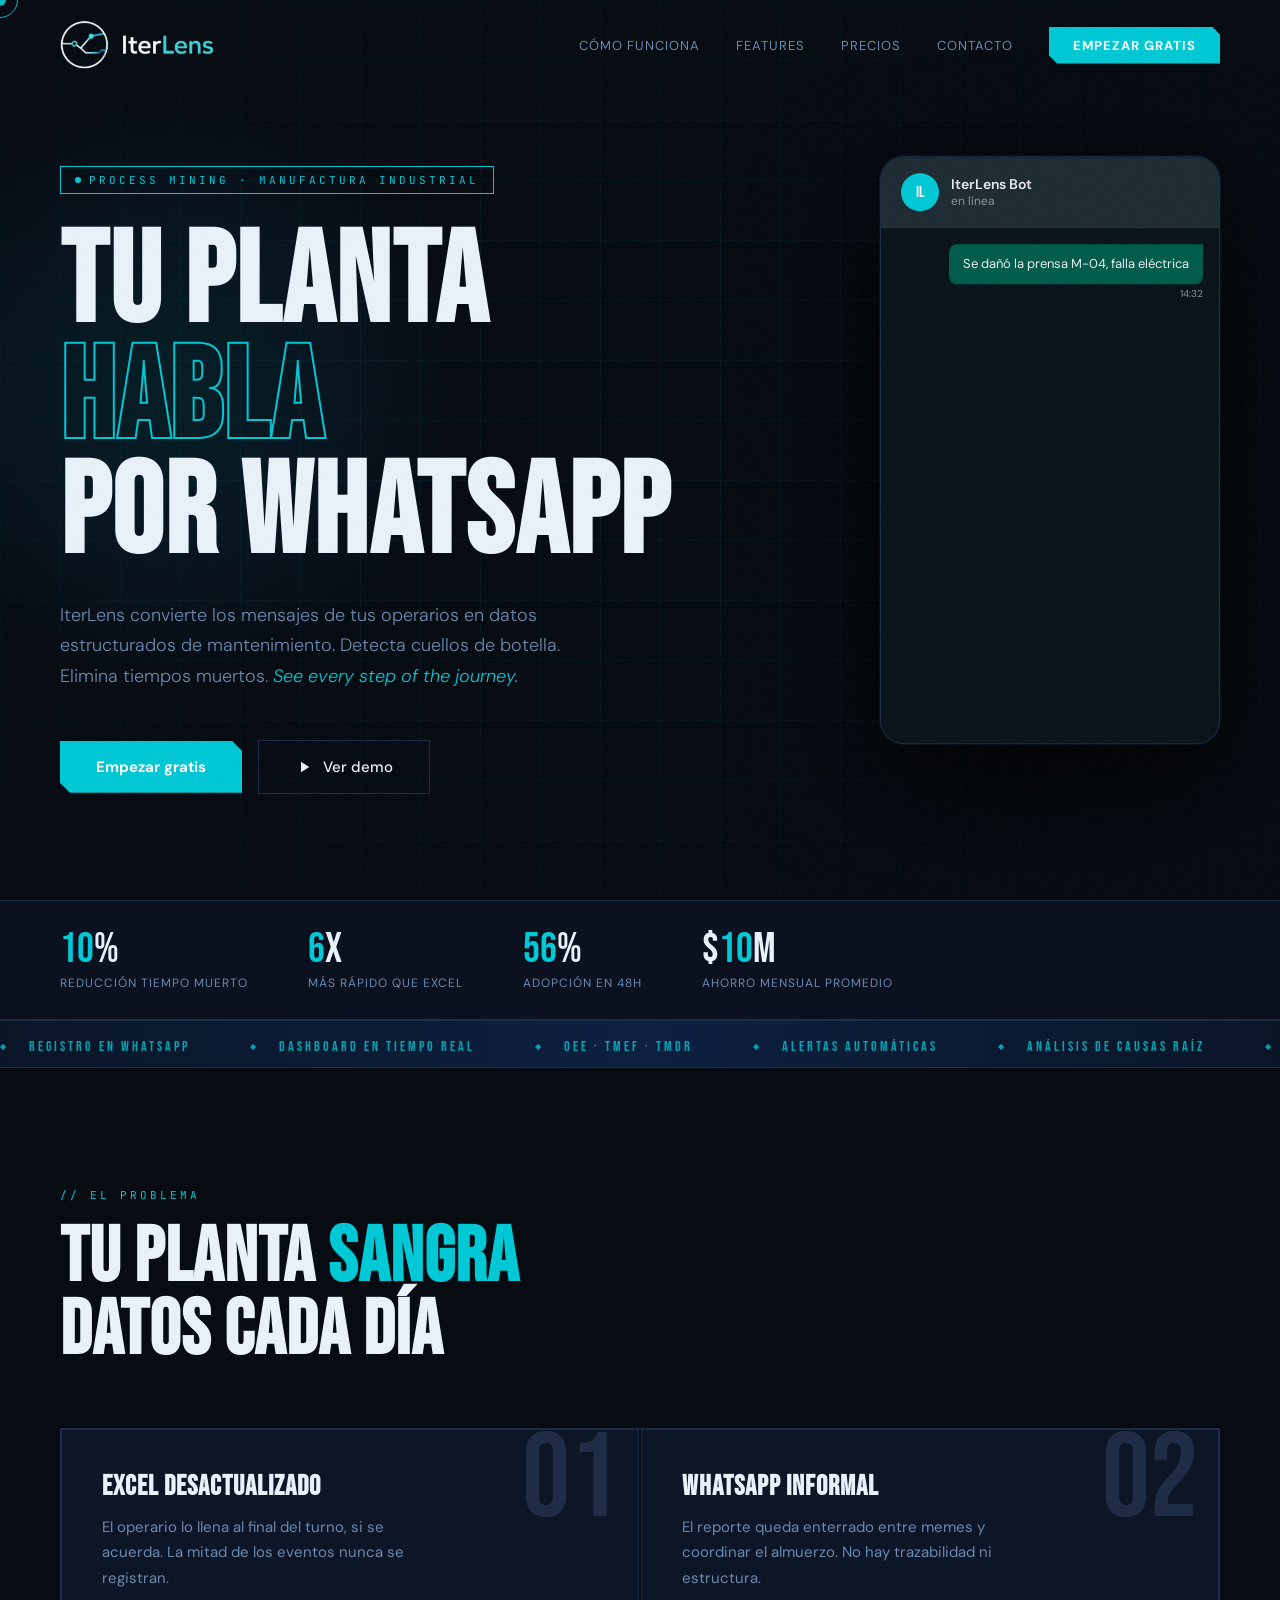
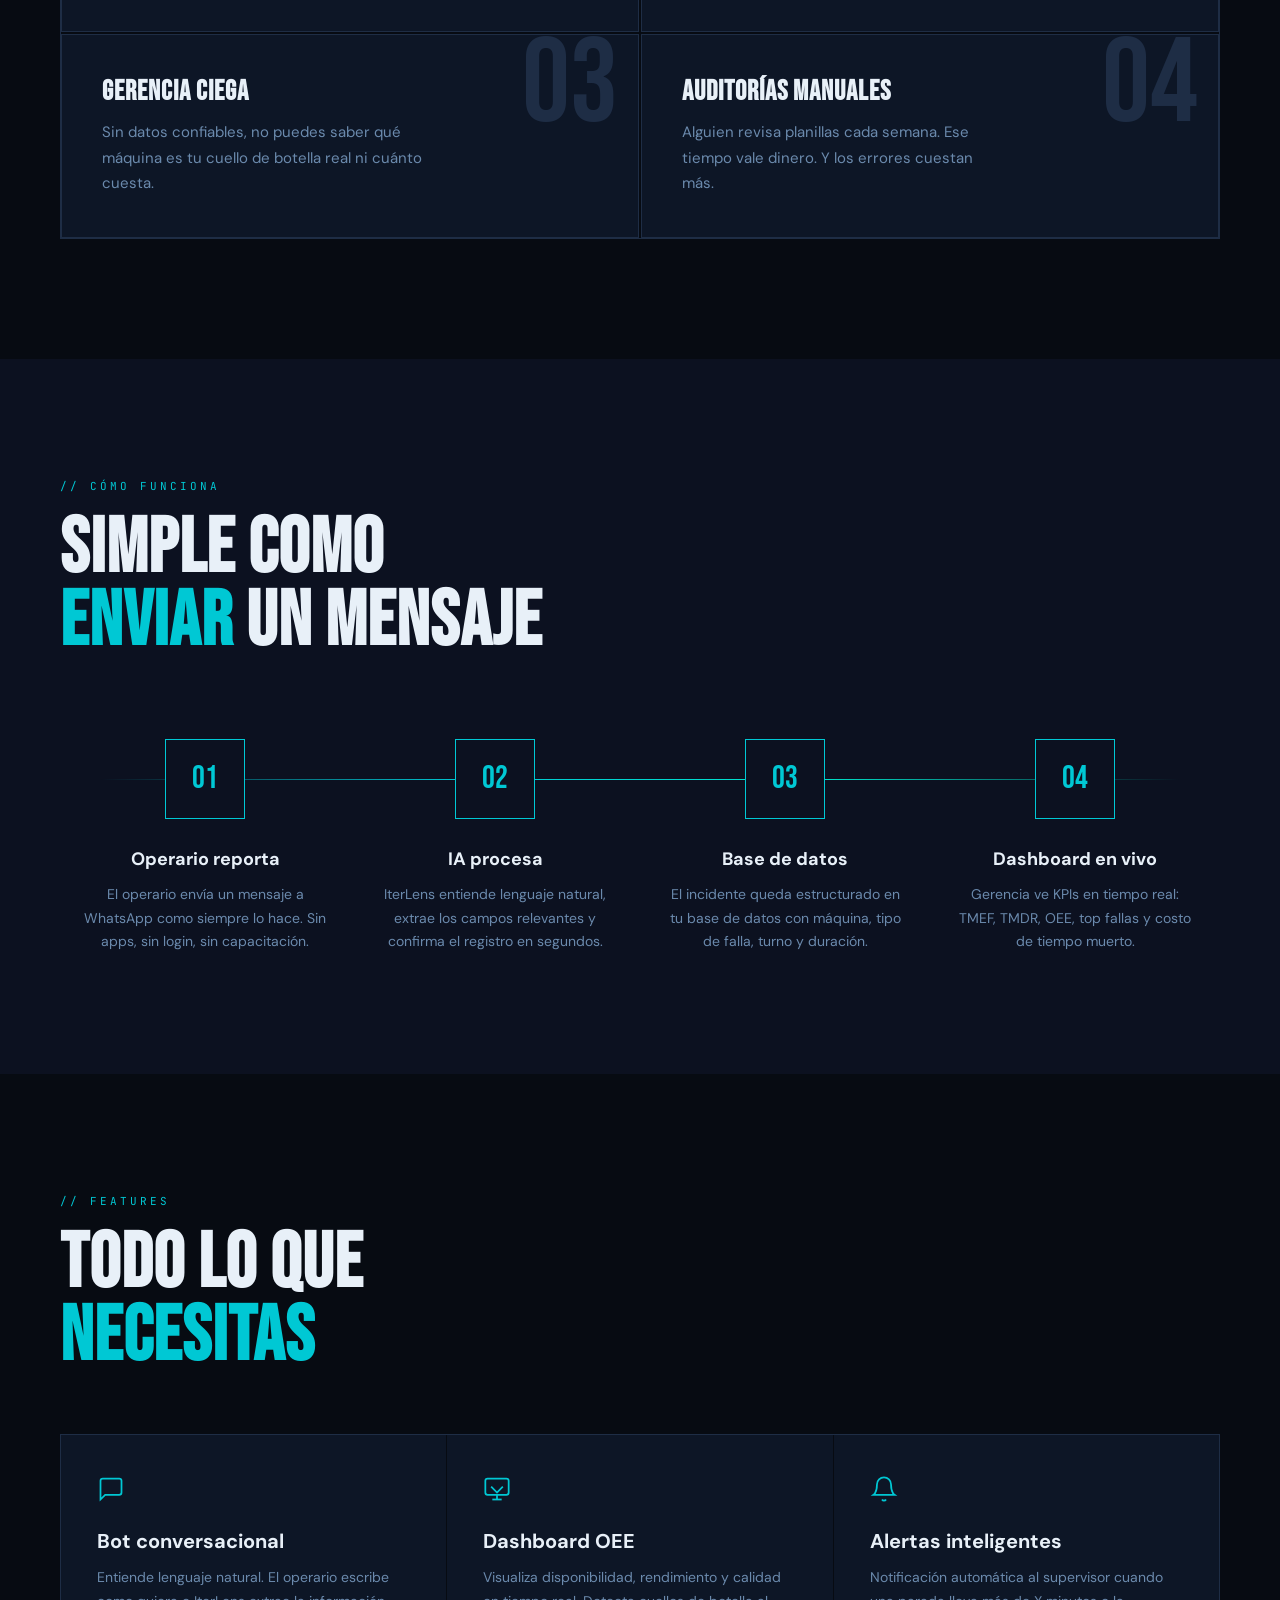
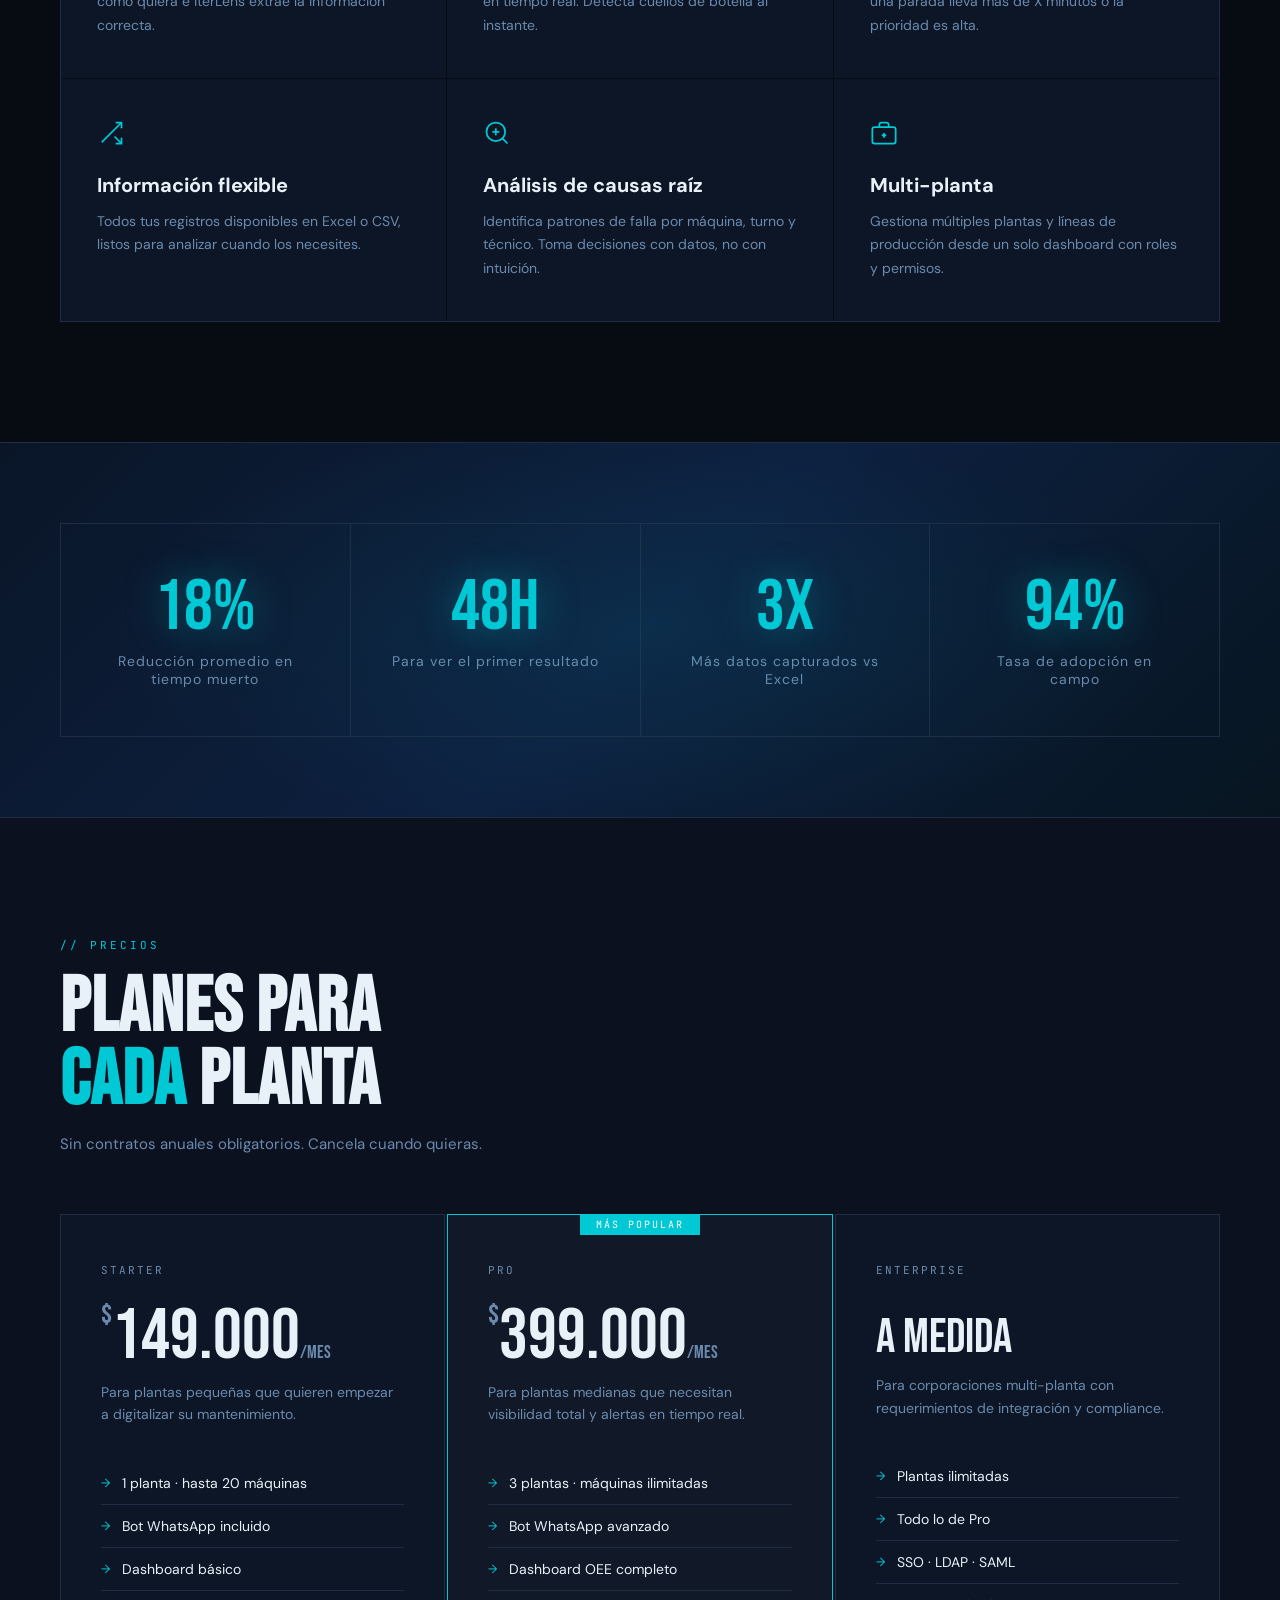
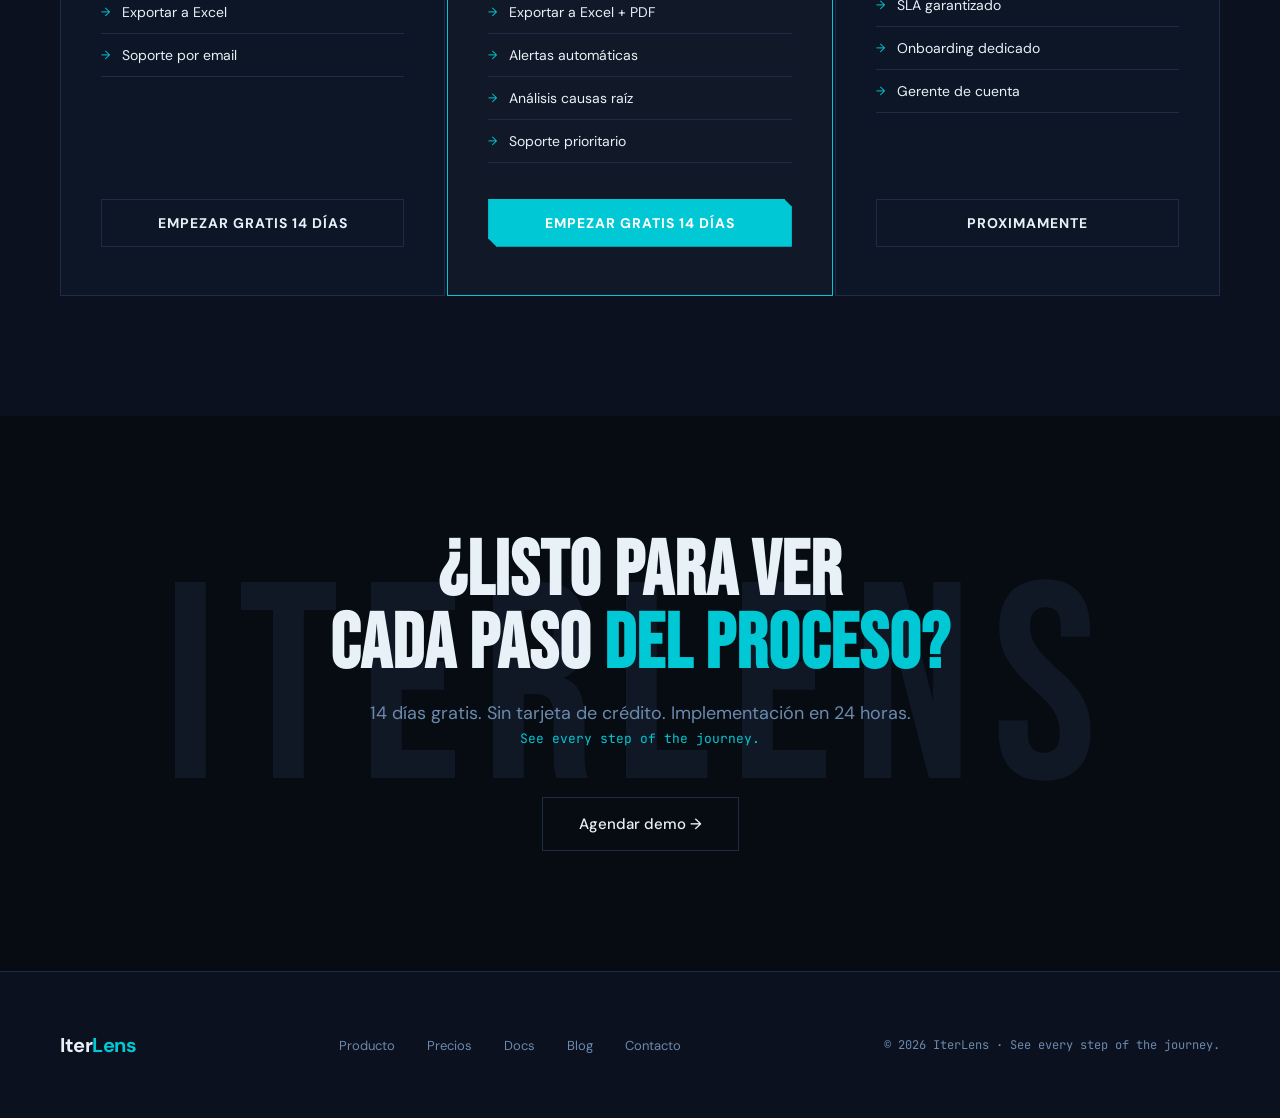
==== commit 2e83c313: "Added demo video from youtube" ====
--- a/src/index.html
+++ b/src/index.html
@@ -54,7 +54,7 @@
 
       <div class="hero-ctas">
         <button class="btn-primary">Empezar gratis</button>
-        <button class="btn-ghost">
+        <button class="btn-ghost" id="btnDemo">
           <svg width="18" height="18" viewBox="0 0 24 24" fill="currentColor">
             <path d="M8 5v14l11-7z" />
           </svg>
@@ -642,6 +642,33 @@
       </div>
     </footer>
 
+    <!-- MODAL VIDEO -->
+    <div class="modal-overlay" id="modalOverlay">
+      <div class="modal-box">
+        <button class="modal-close" id="modalClose">
+          <svg
+            width="20"
+            height="20"
+            viewBox="0 0 24 24"
+            fill="none"
+            stroke="currentColor"
+            stroke-width="2"
+          >
+            <line x1="18" y1="6" x2="6" y2="18" />
+            <line x1="6" y1="6" x2="18" y2="18" />
+          </svg>
+        </button>
+        <div class="video-wrapper">
+          <iframe
+            id="demoVideo"
+            frameborder="0"
+            allowfullscreen
+            allow="autoplay; encrypted-media"
+          ></iframe>
+        </div>
+      </div>
+    </div>
+
     <script src="main.js"></script>
   </body>
 </html>
--- a/src/styles.css
+++ b/src/styles.css
@@ -1039,6 +1039,80 @@
   }
 }
 
+/* ── Modal video ── */
+.modal-overlay {
+  position: fixed;
+  inset: 0;
+  background: rgba(0, 0, 0, 0.85);
+  z-index: 1000;
+  display: flex;
+  align-items: center;
+  justify-content: center;
+  opacity: 0;
+  pointer-events: none;
+  transition: opacity 0.3s ease;
+  backdrop-filter: blur(6px);
+}
+.modal-overlay.open {
+  opacity: 1;
+  pointer-events: all;
+}
+.modal-box {
+  position: relative;
+  width: 90%;
+  max-width: 900px;
+  border: 1px solid var(--border);
+  border-radius: 12px;
+  overflow: hidden;
+  background: var(--bg2);
+  transform: translateY(20px);
+  transition: transform 0.3s ease;
+  box-shadow:
+    0 40px 120px rgba(0, 0, 0, 0.8),
+    0 0 0 1px rgba(0, 200, 212, 0.1);
+}
+.modal-overlay.open .modal-box {
+  transform: translateY(0);
+}
+.modal-box video {
+  width: 100%;
+  display: block;
+}
+.modal-close {
+  position: absolute;
+  top: 12px;
+  right: 12px;
+  z-index: 10;
+  background: rgba(0, 0, 0, 0.6);
+  border: 1px solid var(--border);
+  color: var(--text);
+  width: 36px;
+  height: 36px;
+  border-radius: 50%;
+  display: flex;
+  align-items: center;
+  justify-content: center;
+  cursor: pointer;
+  transition: all 0.2s;
+}
+.modal-close:hover {
+  background: var(--bg3);
+  border-color: var(--accent);
+  color: var(--accent);
+}
+.video-wrapper {
+  position: relative;
+  width: 100%;
+  padding-bottom: 56.25%; /* ratio 16:9 */
+  height: 0;
+}
+.video-wrapper iframe {
+  position: absolute;
+  inset: 0;
+  width: 100%;
+  height: 100%;
+}
+
 /* ── Responsive ── */
 @media (max-width: 1024px) {
   nav {
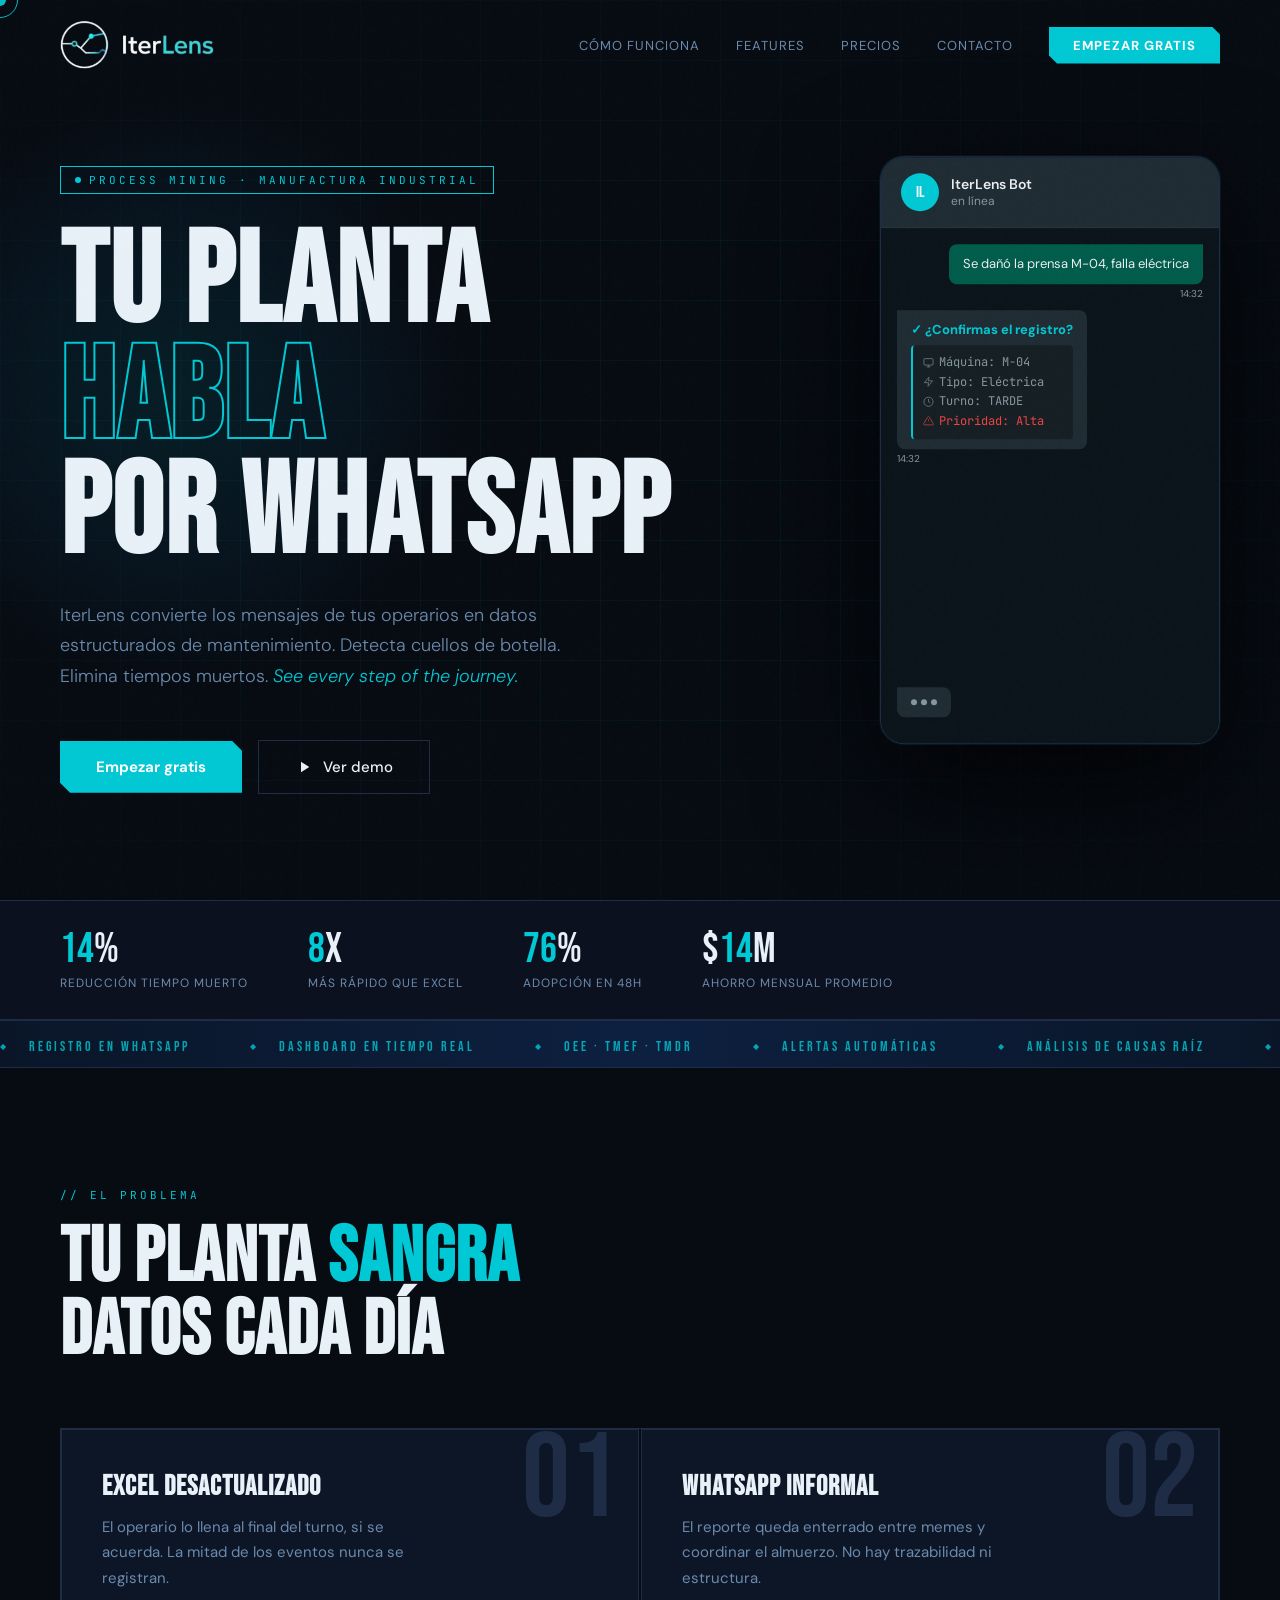
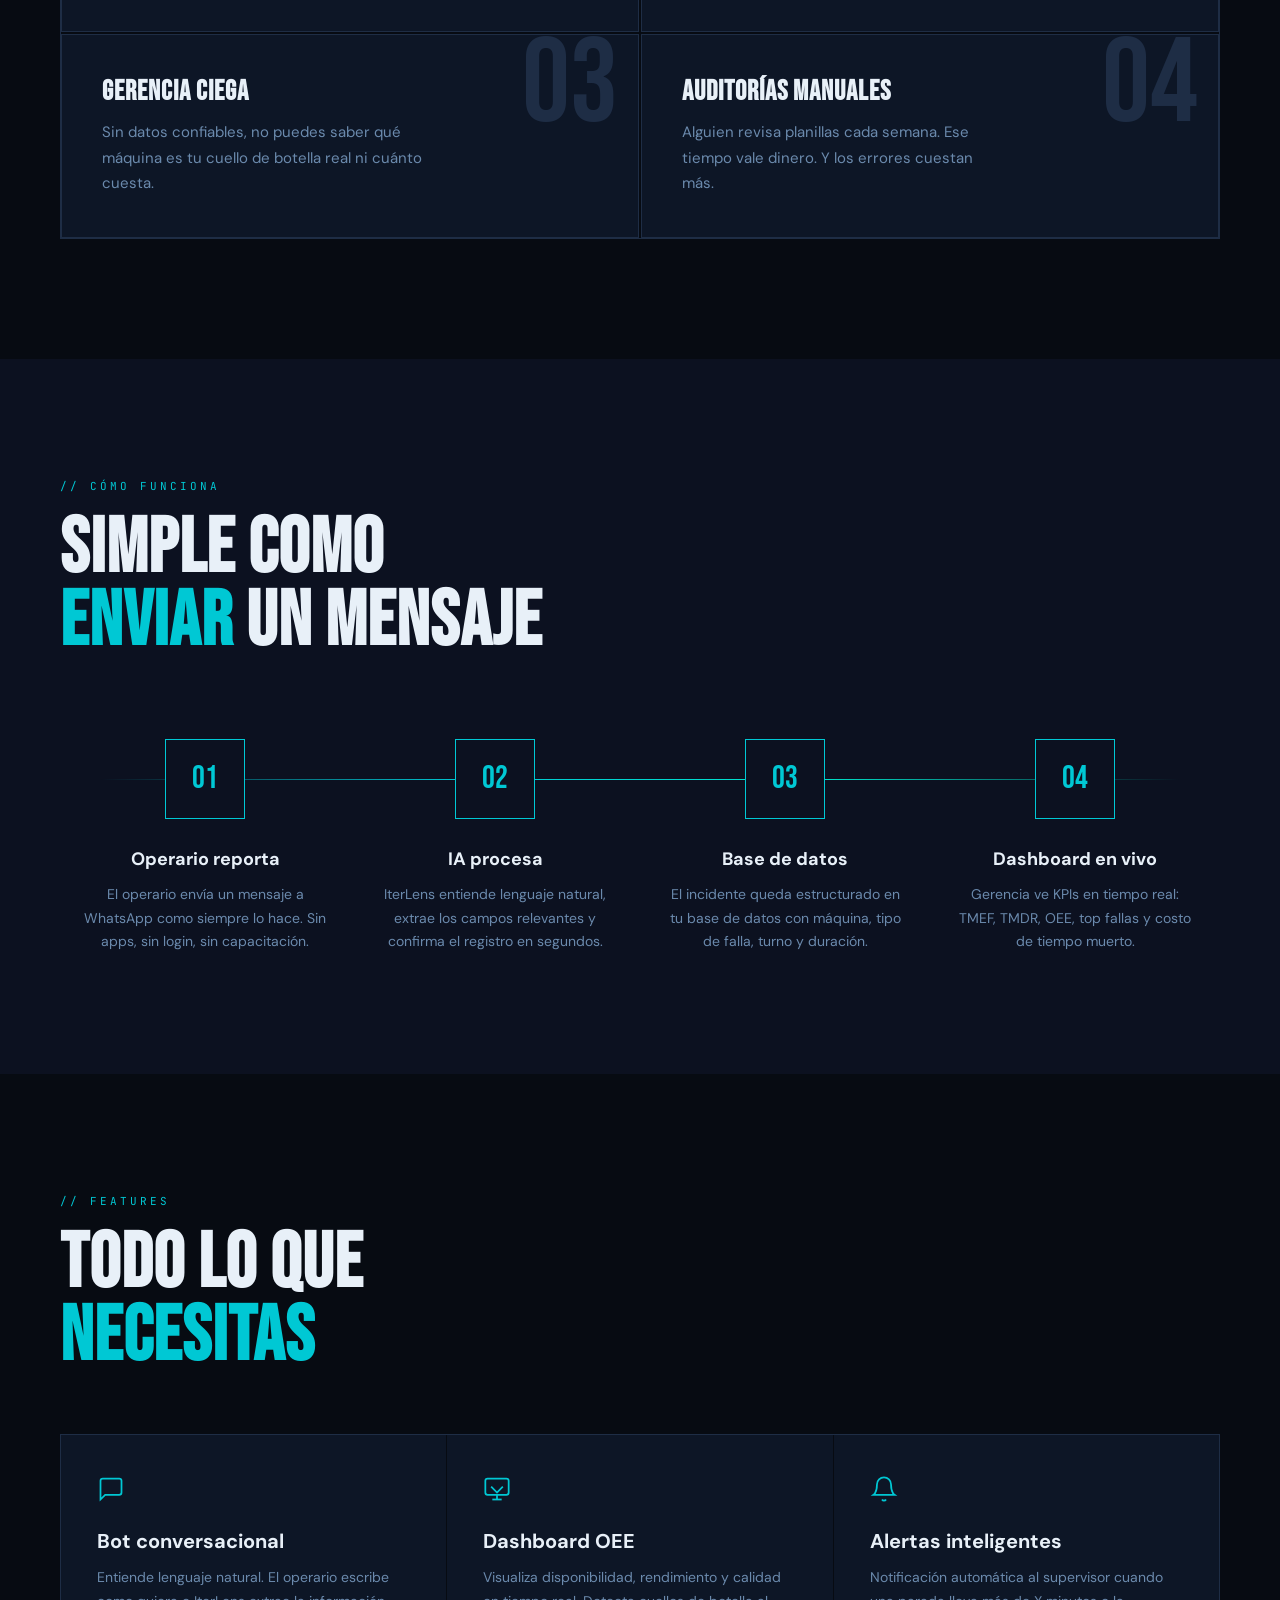
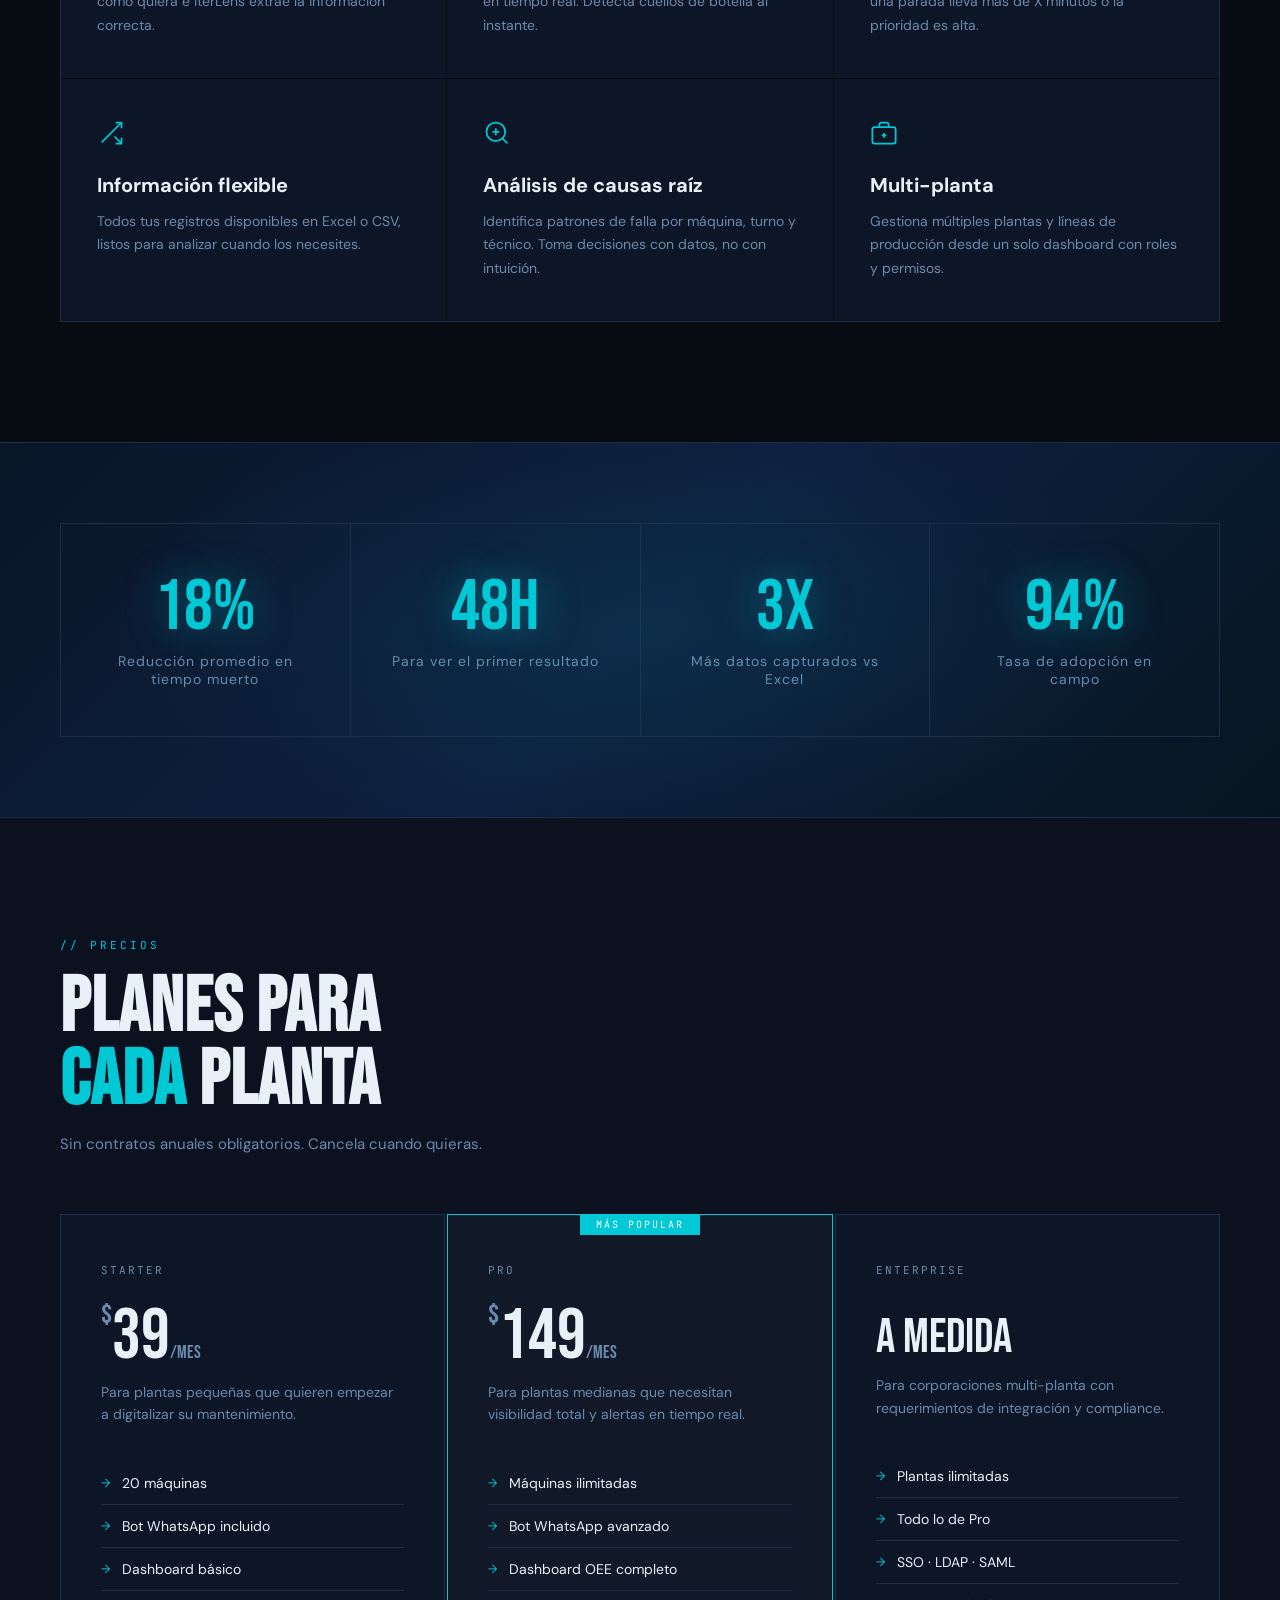
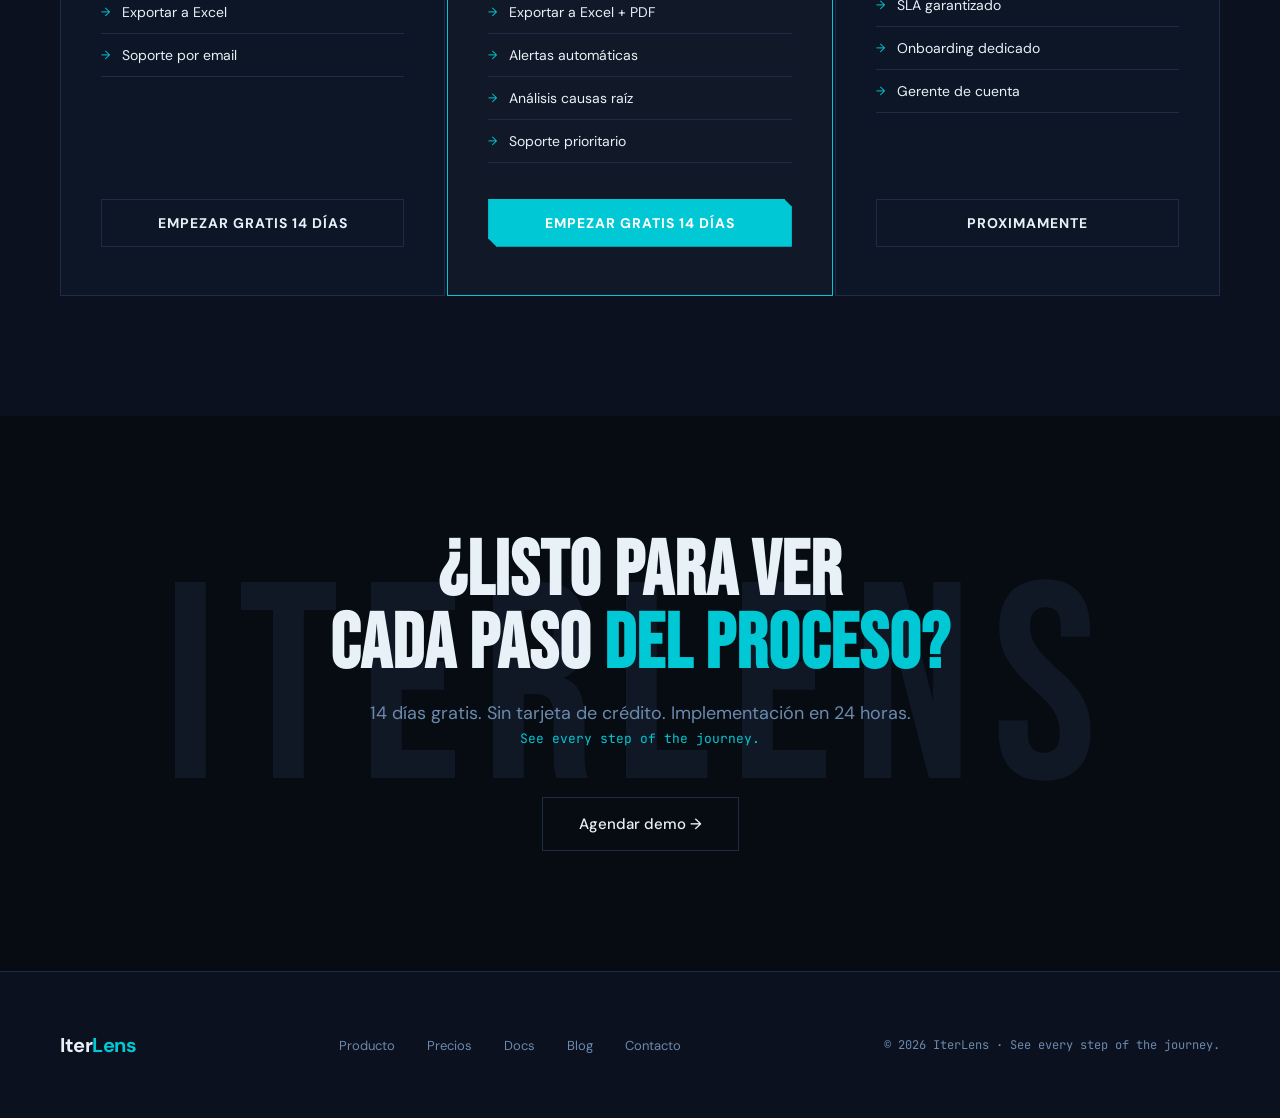
==== commit 76b9dc1b: "Change on pricing" ====
--- a/src/index.html
+++ b/src/index.html
@@ -501,14 +501,14 @@
         <div class="pricing-card">
           <div class="pricing-tier">Starter</div>
           <div class="pricing-price">
-            <sup>$</sup>149.000<span class="period">/mes</span>
+            <sup>$</sup>39<span class="period">/mes</span>
           </div>
           <p class="pricing-desc">
             Para plantas pequeñas que quieren empezar a digitalizar su
             mantenimiento.
           </p>
           <ul class="pricing-features">
-            <li class="included">1 planta · hasta 20 máquinas</li>
+            <li class="included">20 máquinas</li>
             <li class="included">Bot WhatsApp incluido</li>
             <li class="included">Dashboard básico</li>
             <li class="included">Exportar a Excel</li>
@@ -520,14 +520,14 @@
         <div class="pricing-card featured">
           <div class="pricing-tier">Pro</div>
           <div class="pricing-price">
-            <sup>$</sup>399.000<span class="period">/mes</span>
+            <sup>$</sup>149<span class="period">/mes</span>
           </div>
           <p class="pricing-desc">
             Para plantas medianas que necesitan visibilidad total y alertas en
             tiempo real.
           </p>
           <ul class="pricing-features">
-            <li class="included">3 plantas · máquinas ilimitadas</li>
+            <li class="included">Máquinas ilimitadas</li>
             <li class="included">Bot WhatsApp avanzado</li>
             <li class="included">Dashboard OEE completo</li>
             <li class="included">Exportar a Excel + PDF</li>
